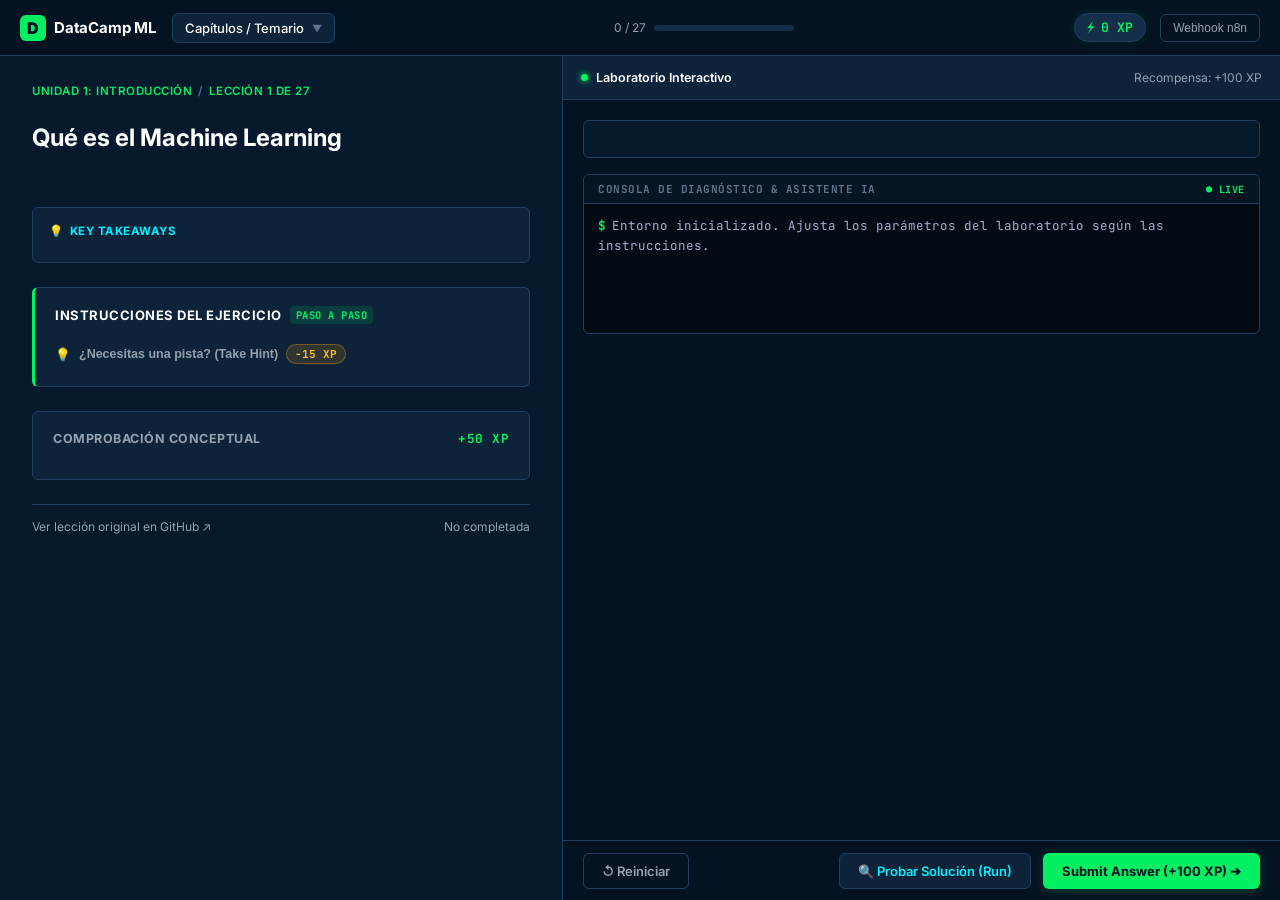
==== curso-ml-for-beginners.html @ 59fc3869 "nuevas funciones/ ajustes" ====
<!DOCTYPE html>
<html lang="es">
<head>
<meta charset="UTF-8">
<meta name="viewport" content="width=device-width, initial-scale=1.0">
<title>ML for Beginners — DataCamp Interactive Experience</title>
<style>
@import url('https://fonts.googleapis.com/css2?family=Inter:wght@300;400;500;600;700&family=JetBrains+Mono:wght@400;500;700&display=swap');

:root {
  --dc-navy: #05192d;
  --dc-navy-dark: #031322;
  --dc-surface: #0d233a;
  --dc-surface-2: #142d48;
  --dc-surface-hover: #1c3b5d;
  --dc-border: #1f3e5e;
  --dc-border-light: rgba(255, 255, 255, 0.12);
  --dc-green: #03ef62;
  --dc-green-hover: #02c952;
  --dc-green-soft: rgba(3, 239, 98, 0.12);
  --dc-green-text: #03ef62;
  --dc-cyan: #00f0ff;
  --dc-cyan-soft: rgba(0, 240, 255, 0.12);
  --dc-yellow: #ffb86c;
  --dc-yellow-soft: rgba(255, 184, 108, 0.15);
  --dc-red: #ff5c5c;
  --dc-red-soft: rgba(255, 92, 92, 0.15);
  --dc-text: #ffffff;
  --dc-text-dim: #93a1b0;
  --dc-text-muted: #5e738a;
  --font-sans: 'Inter', -apple-system, BlinkMacSystemFont, 'Segoe UI', Roboto, sans-serif;
  --font-mono: 'JetBrains Mono', monospace;
  --radius: 6px;
}

* { box-sizing: border-box; margin: 0; padding: 0; }
html, body {
  height: 100%; width: 100%; background: var(--dc-navy); color: var(--dc-text);
  font-family: var(--font-sans); overflow: hidden;
}
code, pre { font-family: var(--font-mono); }

/* ===============================================================
   TOP NAVBAR (DataCamp Header)
   =============================================================== */
.navbar {
  height: 56px; background: var(--dc-navy-dark); border-bottom: 1px solid var(--dc-border);
  display: flex; align-items: center; justify-content: space-between; padding: 0 20px; z-index: 100;
  position: relative; flex-shrink: 0;
}
.nav-left { display: flex; align-items: center; gap: 16px; }
.dc-logo {
  display: flex; align-items: center; gap: 8px; font-weight: 700; font-size: 15px;
  color: var(--dc-text); text-decoration: none; letter-spacing: -0.2px; cursor: pointer;
}
.dc-logo-mark {
  width: 26px; height: 26px; background: var(--dc-green); border-radius: 6px;
  display: flex; align-items: center; justify-content: center; color: var(--dc-navy-dark);
  font-weight: 900; font-size: 16px;
}
.nav-course-selector {
  display: flex; align-items: center; gap: 8px; background: var(--dc-surface);
  border: 1px solid var(--dc-border); padding: 6px 12px; border-radius: var(--radius);
  font-size: 13px; font-weight: 500; cursor: pointer; color: var(--dc-text); transition: all 0.15s;
}
.nav-course-selector:hover { border-color: var(--dc-green); }

.nav-center { display: flex; align-items: center; gap: 12px; }
.progress-pill {
  display: flex; align-items: center; gap: 8px; font-size: 12px; color: var(--dc-text-dim);
}
.progress-bar-bg {
  width: 140px; height: 6px; background: var(--dc-surface-2); border-radius: 3px; overflow: hidden;
}
.progress-bar-fill {
  height: 100%; background: var(--dc-green); width: 0%; transition: width 0.3s ease;
}

.nav-right { display: flex; align-items: center; gap: 14px; }
.xp-badge {
  display: flex; align-items: center; gap: 6px; background: var(--dc-surface-2);
  border: 1px solid var(--dc-border); padding: 5px 12px; border-radius: 20px;
  font-family: var(--font-mono); font-size: 13px; font-weight: 700; color: var(--dc-green);
  box-shadow: 0 0 10px rgba(3, 239, 98, 0.1);
}
.nav-action-btn {
  background: none; border: 1px solid var(--dc-border); color: var(--dc-text-dim);
  padding: 6px 12px; border-radius: var(--radius); font-size: 12px; cursor: pointer;
  transition: all 0.15s;
}
.nav-action-btn:hover { color: var(--dc-text); border-color: var(--dc-text-dim); }

/* Mobile Tab Switcher */
.mobile-tabs {
  display: none; height: 44px; background: var(--dc-navy-dark); border-bottom: 1px solid var(--dc-border);
}
.mobile-tab-btn {
  flex: 1; height: 100%; background: none; border: none; color: var(--dc-text-dim);
  font-size: 13px; font-weight: 600; cursor: pointer; display: flex; align-items: center;
  justify-content: center; gap: 6px; border-bottom: 2px solid transparent;
}
.mobile-tab-btn.active { color: var(--dc-green); border-bottom-color: var(--dc-green); }

/* ===============================================================
   WORKBENCH (Split-Screen Layout)
   =============================================================== */
.workbench {
  height: calc(100vh - 56px); display: grid; grid-template-columns: 44% 56%;
  overflow: hidden; position: relative;
}

/* LEFT PANE: Theory & Instructions */
.left-pane {
  background: var(--dc-navy); border-right: 1px solid var(--dc-border);
  overflow-y: auto; padding: 28px 32px 60px; display: flex; flex-direction: column; gap: 24px;
}
.breadcrumb {
  font-size: 11.5px; font-weight: 600; text-transform: uppercase; letter-spacing: 0.5px;
  color: var(--dc-green); display: flex; align-items: center; gap: 6px;
}
.breadcrumb .sep { color: var(--dc-text-muted); }
.lesson-title {
  font-size: 24px; font-weight: 700; color: var(--dc-text); line-height: 1.3;
}

/* Theory & Explanation Card */
.theory-block {
  font-size: 14.5px; line-height: 1.7; color: #cfd8dc; display: flex; flex-direction: column; gap: 14px;
}
.theory-block strong { color: var(--dc-text); font-weight: 600; }
.key-takeaways-card {
  background: var(--dc-surface); border: 1px solid var(--dc-border); border-radius: var(--radius);
  padding: 16px; margin-top: 6px;
}
.takeaways-title {
  font-size: 11.5px; font-weight: 700; text-transform: uppercase; letter-spacing: 0.5px;
  color: var(--dc-cyan); margin-bottom: 8px; display: flex; align-items: center; gap: 6px;
}
.takeaways-list {
  list-style: none; display: flex; flex-direction: column; gap: 6px; font-size: 13px; color: var(--dc-text-dim);
}
.takeaways-list li { position: relative; padding-left: 16px; }
.takeaways-list li::before {
  content: "•"; color: var(--dc-green); position: absolute; left: 0; font-size: 16px; line-height: 1;
}

/* DataCamp Instructions Checklist */
.instructions-card {
  background: var(--dc-surface); border: 1px solid var(--dc-border); border-left: 3px solid var(--dc-green);
  border-radius: var(--radius); padding: 18px 20px;
}
.instructions-header {
  font-size: 13px; font-weight: 700; text-transform: uppercase; letter-spacing: 0.5px;
  color: var(--dc-text); margin-bottom: 12px; display: flex; align-items: center; gap: 8px;
}
.instructions-badge {
  background: var(--dc-green-soft); color: var(--dc-green); padding: 2px 6px; border-radius: 4px;
  font-size: 10.5px; font-family: var(--font-mono);
}
.instructions-list {
  display: flex; flex-direction: column; gap: 10px; font-size: 14px; color: var(--dc-text);
  line-height: 1.5;
}
.instruction-item {
  display: flex; align-items: flex-start; gap: 10px;
}
.instruction-step-num {
  font-family: var(--font-mono); font-size: 12px; font-weight: 700; color: var(--dc-green);
  background: var(--dc-surface-2); width: 20px; height: 20px; border-radius: 50%;
  display: flex; align-items: center; justify-content: center; flex-shrink: 0; margin-top: 1px;
}

/* Hint Accordion */
.hint-container { margin-top: 4px; }
.hint-toggle-btn {
  background: none; border: none; color: var(--dc-text-dim); font-size: 12.5px; font-weight: 600;
  cursor: pointer; display: inline-flex; align-items: center; gap: 8px; padding: 4px 0;
  transition: color 0.15s, opacity 0.15s;
}
.hint-toggle-btn:hover { color: var(--dc-yellow); opacity: 0.9; }
.hint-cost-pill {
  display: inline-flex;
  align-items: center;
  gap: 4px;
  padding: 2px 8px;
  border-radius: 12px;
  font-size: 11px;
  font-weight: 700;
  font-family: var(--font-mono, monospace);
  background: rgba(245, 158, 11, 0.15);
  color: #fbbf24;
  border: 1px solid rgba(245, 158, 11, 0.35);
  transition: all 0.2s ease;
}
.hint-cost-pill.unlocked {
  background: rgba(16, 185, 129, 0.15);
  color: #34d399;
  border-color: rgba(16, 185, 129, 0.35);
}
[data-theme="light"] .hint-cost-pill {
  background: #fef3c7;
  color: #b45309;
  border-color: #fcd34d;
}
[data-theme="light"] .hint-cost-pill.unlocked {
  background: #d1fae5;
  color: #047857;
  border-color: #a7f3d0;
}
.hint-content {
  display: none; background: var(--dc-surface-2); border: 1px solid var(--dc-border);
  border-radius: var(--radius); padding: 14px; margin-top: 8px; font-size: 13px;
  line-height: 1.6; color: var(--dc-text-dim); border-left: 3px solid var(--dc-yellow);
}
.hint-content.open { display: block; }

/* Quiz Inside Left Pane */
.quiz-section {
  background: var(--dc-surface); border: 1px solid var(--dc-border); border-radius: var(--radius);
  padding: 18px 20px;
}
.quiz-section h4 {
  font-size: 12.5px; font-weight: 700; text-transform: uppercase; color: var(--dc-text-dim);
  letter-spacing: 0.5px; margin-bottom: 12px; display: flex; align-items: center; justify-content: space-between;
}
.quiz-question { font-size: 14px; font-weight: 500; margin-bottom: 14px; line-height: 1.5; }
.quiz-options { display: flex; flex-direction: column; gap: 8px; }
.quiz-option {
  background: var(--dc-surface-2); border: 1px solid var(--dc-border); border-radius: var(--radius);
  padding: 10px 14px; color: var(--dc-text); font-size: 13px; text-align: left; cursor: pointer;
  transition: all 0.15s; font-family: inherit; line-height: 1.4;
}
.quiz-option:hover { border-color: var(--dc-border-light); background: var(--dc-surface-hover); }
.quiz-option.correct { border-color: var(--dc-green); background: var(--dc-green-soft); color: #fff; }
.quiz-option.wrong { border-color: var(--dc-red); background: var(--dc-red-soft); color: #fff; }
.quiz-feedback {
  font-size: 13px; line-height: 1.5; margin-top: 12px; padding-top: 10px; border-top: 1px solid var(--dc-border);
  color: var(--dc-text-dim); display: none;
}
.quiz-feedback.visible { display: block; }

/* RIGHT PANE: Interactive Lab Workspace & Output Terminal */
.right-pane {
  background: var(--dc-navy-dark); display: flex; flex-direction: column;
  overflow: hidden; height: 100%;
}
.workspace-header {
  height: 44px; background: var(--dc-surface); border-bottom: 1px solid var(--dc-border);
  display: flex; align-items: center; justify-content: space-between; padding: 0 18px; flex-shrink: 0;
}
.workspace-tab {
  display: flex; align-items: center; gap: 8px; font-size: 12.5px; font-weight: 600;
  color: var(--dc-text);
}
.workspace-tab .status-dot {
  width: 7px; height: 7px; border-radius: 50%; background: var(--dc-green);
  box-shadow: 0 0 6px var(--dc-green);
}

.workspace-content {
  flex: 1; overflow-y: auto; padding: 20px; display: flex; flex-direction: column; gap: 16px;
}

/* Arena Card */
.interactive-arena-card {
  background: var(--dc-navy); border: 1px solid var(--dc-border); border-radius: var(--radius);
  padding: 18px; position: relative;
}

/* Terminal / Output Console (DataCamp Style) */
.terminal-card {
  background: #020b14; border: 1px solid var(--dc-border); border-radius: var(--radius);
  overflow: hidden; font-family: var(--font-mono); font-size: 12.5px; display: flex; flex-direction: column;
  min-height: 160px;
}
.terminal-header {
  background: #061524; padding: 7px 14px; border-bottom: 1px solid var(--dc-border);
  font-size: 11px; font-weight: 700; text-transform: uppercase; color: var(--dc-text-muted);
  display: flex; align-items: center; justify-content: space-between; letter-spacing: 0.5px;
}
.terminal-body {
  padding: 12px 14px; line-height: 1.6; color: #a4b1cd; overflow-y: auto; flex: 1;
}
.terminal-prompt { color: var(--dc-green); font-weight: 700; margin-right: 6px; }
.terminal-line { margin-bottom: 4px; word-break: break-word; }
.terminal-line.success { color: var(--dc-green); }
.terminal-line.warning { color: var(--dc-yellow); }
.terminal-line.error { color: var(--dc-red); }
.terminal-line.info { color: var(--dc-cyan); }

/* Workbench Action Footer (DataCamp Run / Submit Bar) */
.workbench-footer {
  height: 60px; background: var(--dc-navy-dark); border-top: 1px solid var(--dc-border);
  padding: 0 20px; display: flex; align-items: center; justify-content: space-between; flex-shrink: 0;
}
.footer-left { display: flex; gap: 10px; }
.footer-right { display: flex; gap: 12px; align-items: center; }
.dc-btn {
  font-family: var(--font-sans); font-size: 13px; font-weight: 600; padding: 9px 18px;
  border-radius: var(--radius); cursor: pointer; display: inline-flex; align-items: center; gap: 8px;
  transition: all 0.15s; text-decoration: none; border: 1px solid transparent;
}
.dc-btn-ghost {
  background: transparent; border-color: var(--dc-border); color: var(--dc-text-dim);
}
.dc-btn-ghost:hover { color: var(--dc-text); border-color: var(--dc-text-dim); }
.dc-btn-secondary {
  background: var(--dc-surface); border-color: var(--dc-border); color: var(--dc-cyan);
}
.dc-btn-secondary:hover { background: var(--dc-surface-2); border-color: var(--dc-cyan); }
.dc-btn-submit {
  background: var(--dc-green); color: var(--dc-navy-dark); font-weight: 700;
  box-shadow: 0 2px 10px rgba(3, 239, 98, 0.2);
}
.dc-btn-submit:hover { background: var(--dc-green-hover); transform: translateY(-1px); }

/* ===============================================================
   INTERACTIVE SIMULATOR COMPONENTS
   =============================================================== */
.canvas-wrapper {
  width: 100%; display: flex; justify-content: center; align-items: center;
  background: #020c18; border-radius: var(--radius); border: 1px solid var(--dc-border);
  margin-bottom: 12px; overflow: hidden;
}
canvas { display: block; max-width: 100%; height: auto; }

.controls-grid {
  display: grid; grid-template-columns: repeat(auto-fit, minmax(200px, 1fr)); gap: 14px;
  margin-top: 10px;
}
.control-item { display: flex; flex-direction: column; gap: 6px; }
.control-label {
  font-size: 12px; font-weight: 600; color: var(--dc-text-dim); display: flex; justify-content: space-between;
}
/* Enhanced Range Sliders & Draggable Controls */
input[type="range"] {
  -webkit-appearance: none;
  appearance: none;
  width: 100%;
  height: 8px;
  background: var(--dc-surface-2);
  border: 1px solid var(--dc-border);
  border-radius: 4px;
  outline: none;
  cursor: grab;
  touch-action: none;
  margin: 8px 0;
  transition: background 0.15s ease, border-color 0.15s ease;
}
input[type="range"]:active {
  cursor: grabbing;
}
input[type="range"]::-webkit-slider-thumb {
  -webkit-appearance: none;
  appearance: none;
  width: 22px;
  height: 22px;
  border-radius: 50%;
  background: var(--dc-green);
  border: 2.5px solid #ffffff;
  box-shadow: 0 2px 6px rgba(0, 0, 0, 0.4), 0 0 0 2px rgba(3, 239, 98, 0.35);
  cursor: grab;
  transition: transform 0.12s ease, box-shadow 0.15s ease;
}
input[type="range"]::-webkit-slider-thumb:hover {
  transform: scale(1.15);
  box-shadow: 0 3px 10px rgba(0, 0, 0, 0.5), 0 0 0 4px rgba(3, 239, 98, 0.45);
}
input[type="range"]:active::-webkit-slider-thumb {
  cursor: grabbing;
  transform: scale(1.25);
  box-shadow: 0 2px 12px rgba(3, 239, 98, 0.7), 0 0 0 5px rgba(3, 239, 98, 0.35);
}
input[type="range"]::-moz-range-thumb {
  width: 22px;
  height: 22px;
  border-radius: 50%;
  background: var(--dc-green);
  border: 2.5px solid #ffffff;
  box-shadow: 0 2px 6px rgba(0, 0, 0, 0.4);
  cursor: grab;
}

[data-theme="light"] input[type="range"] {
  background: #e2e8f0;
  border-color: #cbd5e1;
}
[data-theme="light"] input[type="range"]::-webkit-slider-thumb {
  background: #059669;
  border-color: #ffffff;
  box-shadow: 0 2px 6px rgba(0, 0, 0, 0.2), 0 0 0 2px rgba(5, 150, 105, 0.3);
}

/* Stepper Buttons for Sliders */
.slider-step-btn {
  display: inline-flex;
  align-items: center;
  justify-content: center;
  width: 26px;
  height: 26px;
  border-radius: 6px;
  background: var(--dc-surface);
  border: 1px solid var(--dc-border);
  color: var(--dc-text);
  font-size: 14px;
  font-weight: 700;
  line-height: 1;
  cursor: pointer;
  transition: all 0.15s ease;
  -webkit--webkit-user-select: none;`r`n  user-select: none;
  -webkit-user-select: none;`r`n  user-select: none;
}
.slider-step-btn:hover {
  background: var(--dc-green-soft);
  border-color: var(--dc-green);
  color: var(--dc-green);
  transform: scale(1.08);
}
.slider-step-btn:active {
  transform: scale(0.95);
}
[data-theme="light"] .slider-step-btn {
  background: #f1f5f9;
  border-color: #cbd5e1;
  color: #0f172a;
}
[data-theme="light"] .slider-step-btn:hover {
  background: #d1fae5;
  border-color: #059669;
  color: #047857;
}

/* Custom Interactive Draggable Track & Thumb */
.custom-slider-container {
  position: relative;
  width: 100%;
  padding: 12px 0 22px 0;
  cursor: pointer;
  touch-action: none;
  -webkit--webkit-user-select: none;`r`n  user-select: none;
  -webkit-user-select: none;`r`n  user-select: none;
}
.custom-slider-track {
  position: relative;
  width: 100%;
  height: 8px;
  background: var(--dc-surface-2);
  border: 1px solid var(--dc-border);
  border-radius: 4px;
  overflow: hidden;
}
.custom-slider-fill {
  position: absolute;
  left: 0;
  top: 0;
  height: 100%;
  width: 0%;
  background: linear-gradient(90deg, #03ef62, #00c950);
  border-radius: 3px;
  pointer-events: none;
}
[data-theme="light"] .custom-slider-track {
  background: #e2e8f0;
  border-color: #cbd5e1;
}
[data-theme="light"] .custom-slider-fill {
  background: #059669;
}
.custom-slider-thumb {
  position: absolute;
  top: 16px;
  left: 0%;
  width: 24px;
  height: 24px;
  margin-left: -12px;
  margin-top: -12px;
  border-radius: 50%;
  background: var(--dc-green);
  border: 3px solid #ffffff;
  box-shadow: 0 3px 10px rgba(0, 0, 0, 0.4), 0 0 0 2px rgba(3, 239, 98, 0.4);
  cursor: grab;
  z-index: 5;
  display: flex;
  align-items: center;
  justify-content: center;
  transition: transform 0.1s ease, box-shadow 0.15s ease;
}
.custom-slider-thumb:hover {
  transform: scale(1.15);
  box-shadow: 0 4px 14px rgba(0, 0, 0, 0.5), 0 0 0 4px rgba(3, 239, 98, 0.45);
}
.custom-slider-thumb.dragging,
.custom-slider-thumb:active {
  cursor: grabbing;
  transform: scale(1.25);
  box-shadow: 0 4px 16px rgba(3, 239, 98, 0.6), 0 0 0 6px rgba(3, 239, 98, 0.3);
}
.custom-slider-thumb-dot {
  width: 6px;
  height: 6px;
  border-radius: 50%;
  background: #ffffff;
}

/* Custom Slider Step Ticks */
.custom-slider-ticks {
  position: absolute;
  top: 26px;
  left: 0;
  width: 100%;
  display: flex;
  justify-content: space-between;
  padding: 0 2px;
  pointer-events: auto;
}
.custom-slider-tick {
  font-family: var(--font-mono, monospace);
  font-size: 11px;
  font-weight: 700;
  color: var(--dc-text-dim);
  padding: 2px 7px;
  border-radius: 4px;
  cursor: pointer;
  transition: all 0.15s ease;
  -webkit--webkit-user-select: none;`r`n  user-select: none;
  -webkit-user-select: none;`r`n  user-select: none;
}
.custom-slider-tick:hover {
  color: var(--dc-text);
  background: var(--dc-surface-2);
}
.custom-slider-tick.active {
  color: #031322;
  background: var(--dc-green);
  box-shadow: 0 1px 4px rgba(3, 239, 98, 0.4);
}
[data-theme="light"] .custom-slider-tick.active {
  background: #059669;
  color: #ffffff;
}
[data-theme="light"] .custom-slider-tick {
  color: #64748b;
}

/* Chip items & Bins */
.chip-group { display: flex; gap: 8px; flex-wrap: wrap; margin: 10px 0; }
.interactive-chip {
  background: var(--dc-surface); border: 1px solid var(--dc-border); padding: 7px 12px;
  border-radius: 20px; cursor: pointer; font-size: 12.5px; color: var(--dc-text);
  -webkit--webkit-user-select: none;`r`n  user-select: none; -webkit-user-select: none;`r`n  user-select: none; transition: all 0.15s;
}
.interactive-chip:hover { border-color: var(--dc-green); color: var(--dc-green); }
.interactive-chip.selected {
  background: var(--dc-green); color: var(--dc-navy-dark); border-color: var(--dc-green); font-weight: 600;
}
.interactive-chip[draggable="true"] {
  cursor: grab;
}
.interactive-chip[draggable="true"]:active {
  cursor: grabbing;
}
.interactive-chip.dragging {
  cursor: grabbing;
  opacity: 0.45;
  border-style: dashed;
  border-color: var(--dc-green);
  transform: scale(0.98);
}
.chip-grip {
  display: inline-flex;
  align-items: center;
  justify-content: center;
  margin-right: 6px;
  font-size: 13px;
  color: var(--dc-text-muted);
  pointer-events: none;
  -webkit-user-select: none;`r`n  user-select: none;
  transition: color 0.15s;
}
.interactive-chip:hover .chip-grip {
  color: var(--dc-green);
}

/* CORRECT / WRONG EVALUATION VISUALS */
.interactive-chip.correct {
  border-color: var(--dc-green) !important;
  background: rgba(5, 209, 120, 0.18) !important;
  color: #fff !important;
  box-shadow: 0 0 12px rgba(5, 209, 120, 0.3) !important;
}
.interactive-chip.wrong {
  border-color: var(--dc-red) !important;
  background: rgba(255, 92, 92, 0.18) !important;
  color: #ffb8b8 !important;
  box-shadow: 0 0 12px rgba(255, 92, 92, 0.3) !important;
  animation: chipShake 0.4s ease;
}

.chip-status-badge {
  display: inline-flex;
  align-items: center;
  justify-content: center;
  width: 17px;
  height: 17px;
  border-radius: 50%;
  font-size: 11px;
  font-weight: 900;
  margin-left: 8px;
  flex-shrink: 0;
  line-height: 1;
}
.chip-status-badge.correct {
  background: var(--dc-green);
  color: #0b1120;
}
.chip-status-badge.wrong {
  background: var(--dc-red);
  color: #ffffff;
}

.lab-feedback-card {
  padding: 12px 16px;
  border-radius: var(--radius);
  font-size: 13px;
  line-height: 1.5;
  margin-top: 14px;
}
.lab-feedback-card.correct {
  background: rgba(5, 209, 120, 0.12);
  border: 1px solid var(--dc-green);
  color: #a7f3d0;
}
.lab-feedback-card.wrong {
  background: rgba(255, 92, 92, 0.12);
  border: 1px solid var(--dc-red);
  color: #ffb8b8;
}

@keyframes chipShake {
  0%, 100% { transform: translateX(0); }
  20%, 60% { transform: translateX(-5px); }
  40%, 80% { transform: translateX(5px); }
}

#unassigned-chips {
  min-height: 44px;
  padding: 6px;
  border-radius: var(--radius);
  border: 1px dashed transparent;
  transition: all 0.2s ease;
}
#unassigned-chips.drag-over {
  border-color: var(--dc-green);
  background: rgba(5, 209, 120, 0.08);
}

/* Interactive Filter: Quiz-style cards */
.filter-lab-container {
  display: flex;
  flex-direction: column;
  gap: 12px;
  width: 100%;
  max-width: 640px;
  margin: 0 auto;
}
.filter-lab-header {
  display: flex;
  align-items: center;
  justify-content: space-between;
  padding: 10px 16px;
  background: var(--dc-surface);
  border: 1px solid var(--dc-border);
  border-radius: var(--radius);
  gap: 10px;
  flex-wrap: wrap;
}
.filter-header-rule {
  display: flex;
  align-items: center;
  gap: 8px;
  font-size: 13px;
  color: var(--dc-text-dim);
  flex-wrap: wrap;
}
.filter-rule-badge {
  display: inline-flex;
  align-items: center;
  gap: 4px;
  padding: 3px 8px;
  background: rgba(5, 209, 120, 0.12);
  border: 1px solid var(--dc-green);
  border-radius: 4px;
  color: var(--dc-green);
  font-family: var(--font-mono);
  font-size: 11.5px;
  font-weight: 600;
}
.filter-counter-badge {
  display: inline-flex;
  align-items: center;
  padding: 3px 10px;
  border-radius: 9999px;
  background: rgba(255, 255, 255, 0.06);
  border: 1px solid var(--dc-border);
  font-size: 12px;
  font-weight: 700;
  color: var(--dc-text);
  font-family: var(--font-mono);
}
.filter-cards-list {
  display: flex;
  flex-direction: column;
  gap: 10px;
  width: 100%;
}
.filter-option-card {
  display: flex;
  align-items: center;
  gap: 14px;
  padding: 12px 16px;
  background: var(--dc-surface-2);
  border: 1.5px solid var(--dc-border);
  border-radius: var(--radius);
  color: var(--dc-text);
  font-size: 13.5px;
  cursor: pointer;
  transition: all 0.2s cubic-bezier(0.16, 1, 0.3, 1);
  -webkit--webkit-user-select: none;`r`n  user-select: none;
  -webkit-user-select: none;`r`n  user-select: none;
  box-sizing: border-box;
  width: 100%;
}
.filter-option-card:hover:not(.correct):not(.wrong) {
  border-color: var(--dc-border-light);
  background: var(--dc-surface-hover);
  transform: translateY(-2px);
  box-shadow: 0 4px 14px rgba(0, 0, 0, 0.25);
}
.filter-option-card.selected:not(.correct):not(.wrong) {
  border-color: var(--dc-green) !important;
  background: rgba(5, 209, 120, 0.12) !important;
  box-shadow: 0 0 14px rgba(5, 209, 120, 0.25);
}
.filter-card-id {
  width: 32px;
  height: 32px;
  border-radius: 6px;
  background: rgba(255, 255, 255, 0.05);
  border: 1px solid var(--dc-border);
  display: flex;
  align-items: center;
  justify-content: center;
  font-family: var(--font-mono);
  font-size: 12.5px;
  font-weight: 700;
  color: var(--dc-text-dim);
  flex-shrink: 0;
}
.filter-option-card.selected:not(.correct):not(.wrong) .filter-card-id {
  background: var(--dc-green);
  color: #0b1120;
  border-color: var(--dc-green);
}
.filter-card-content {
  flex: 1;
  display: flex;
  align-items: center;
  justify-content: space-between;
  gap: 12px;
}
.filter-card-var {
  font-weight: 700;
  font-size: 14px;
}
.filter-card-meta {
  display: flex;
  align-items: center;
  gap: 8px;
}
.filter-pill {
  display: inline-flex;
  align-items: center;
  gap: 4px;
  padding: 3px 8px;
  border-radius: 4px;
  font-size: 11.5px;
  font-weight: 500;
}
.filter-pill-pkg {
  background: rgba(255, 255, 255, 0.05);
  border: 1px solid var(--dc-border);
  color: var(--dc-text-dim);
}
.filter-pill-price {
  background: rgba(5, 209, 120, 0.1);
  border: 1px solid rgba(5, 209, 120, 0.3);
  color: var(--dc-green);
  font-family: var(--font-mono);
  font-weight: 700;
}
.filter-card-indicator {
  width: 22px;
  height: 22px;
  border-radius: 4px;
  border: 1.5px solid var(--dc-border);
  display: flex;
  align-items: center;
  justify-content: center;
  font-size: 12px;
  font-weight: 900;
  flex-shrink: 0;
  transition: all 0.2s;
  background: rgba(255, 255, 255, 0.03);
}
.filter-option-card.selected .filter-card-indicator {
  border-color: var(--dc-green) !important;
  background: var(--dc-green) !important;
  color: #0b1120 !important;
}
.filter-option-card.selected .filter-card-indicator::after {
  content: "✓";
}
.filter-option-card.correct {
  background: rgba(5, 209, 120, 0.16) !important;
  border-color: var(--dc-green) !important;
  color: #fff !important;
  box-shadow: 0 0 16px rgba(5, 209, 120, 0.25);
}
.filter-option-card.correct .filter-card-id,
.filter-option-card.correct .filter-card-indicator {
  background: var(--dc-green) !important;
  color: #0b1120 !important;
  border-color: var(--dc-green) !important;
}
.filter-option-card.correct .filter-card-indicator::after {
  content: "✓";
  font-weight: 900;
}
.filter-option-card.wrong {
  background: rgba(255, 92, 92, 0.16) !important;
  border-color: var(--dc-red) !important;
  color: #ffb8b8 !important;
  box-shadow: 0 0 16px rgba(255, 92, 92, 0.25);
  animation: chipShake 0.4s ease;
}
.filter-option-card.wrong .filter-card-id,
.filter-option-card.wrong .filter-card-indicator {
  background: var(--dc-red) !important;
  color: #fff !important;
  border-color: var(--dc-red) !important;
}
.filter-option-card.wrong .filter-card-indicator::after {
  content: "✕";
  font-weight: 900;
}

.category-grid { display: grid; grid-template-columns: repeat(auto-fit, minmax(180px, 1fr)); gap: 12px; margin: 12px 0; }
.category-col {
  background: var(--dc-surface); border: 1px solid var(--dc-border); border-radius: var(--radius);
  padding: 12px; min-height: 120px; display: flex; flex-direction: column; gap: 6px;
  transition: border-color 0.15s, background 0.15s, box-shadow 0.15s, transform 0.15s;
}
.category-col.drag-over {
  border-color: var(--dc-green) !important;
  background: rgba(5, 209, 120, 0.1) !important;
  box-shadow: 0 0 14px rgba(5, 209, 120, 0.25);
  transform: translateY(-2px);
}
.category-col-title {
  font-size: 12px; font-weight: 700; color: var(--dc-green); border-bottom: 1px solid var(--dc-border);
  padding-bottom: 6px; margin-bottom: 4px;
}

/* Sequence Sorter */
.sort-container { display: flex; flex-direction: column; gap: 8px; margin: 10px 0; -webkit--webkit-user-select: none;`r`n  user-select: none; -webkit-user-select: none;`r`n  user-select: none; }
.sort-slot {
  background: var(--dc-surface); border: 1px solid var(--dc-border); border-radius: var(--radius);
  padding: 10px 14px; display: flex; align-items: center; gap: 12px; font-size: 13px;
  cursor: grab; transition: transform 0.15s ease, border-color 0.15s ease, background 0.15s ease, opacity 0.15s ease;
}
.sort-slot:hover { border-color: var(--dc-green); background: rgba(5, 209, 120, 0.05); }
.sort-slot:active, .sort-slot.dragging {
  cursor: grabbing; opacity: 0.45; border: 1.5px dashed var(--dc-green);
}
.sort-slot.drag-over {
  border-color: var(--dc-green); background: rgba(5, 209, 120, 0.12);
  transform: translateY(-2px); box-shadow: 0 4px 12px rgba(5, 209, 120, 0.2);
}
.sort-grip {
  font-size: 16px; color: var(--dc-text-muted); cursor: grab; display: flex;
  align-items: center; justify-content: center; width: 20px; height: 20px; flex-shrink: 0;
}
.sort-slot:hover .sort-grip { color: var(--dc-green); }
.sort-num { font-family: var(--font-mono); color: var(--dc-green); font-weight: 700; font-size: 12px; }

/* Confusion Matrix */
.matrix-grid {
  display: grid; grid-template-columns: 110px 1fr 1fr; gap: 6px; max-width: 420px;
  margin: 14px auto; text-align: center; font-size: 12.5px;
}
.matrix-cell {
  background: var(--dc-surface); border: 1px solid var(--dc-border); padding: 10px 6px;
  border-radius: var(--radius); display: flex; flex-direction: column; gap: 4px;
}
.matrix-cell.tp, .matrix-cell.tn { border-color: var(--dc-green); background: var(--dc-green-soft); }
.matrix-cell.fp, .matrix-cell.fn { border-color: var(--dc-red); background: var(--dc-red-soft); }
.matrix-val { font-size: 18px; font-weight: 700; font-family: var(--font-mono); }

/* ===============================================================
   CHAPTERS DRAWER & MODALS
   =============================================================== */
.drawer-backdrop {
  position: fixed; inset: 0; background: rgba(3, 19, 34, 0.85); z-index: 200;
  display: none; align-items: center; justify-content: center; padding: 20px;
}
.drawer-backdrop.open { display: flex; }
.drawer-card {
  background: var(--dc-navy-dark); border: 1px solid var(--dc-border); border-radius: 8px;
  width: 100%; max-width: 720px; max-height: 85vh; display: flex; flex-direction: column;
  overflow: hidden; box-shadow: 0 16px 40px rgba(0,0,0,0.5);
}
.drawer-header {
  padding: 18px 24px; border-bottom: 1px solid var(--dc-border);
  display: flex; align-items: center; justify-content: space-between;
}
.drawer-header h3 { font-size: 18px; font-weight: 700; }
.drawer-content { overflow-y: auto; padding: 20px 24px; flex: 1; }

.chapter-unit { margin-bottom: 18px; }
.chapter-unit-head {
  font-size: 13.5px; font-weight: 700; color: var(--dc-green); margin-bottom: 8px;
  display: flex; align-items: center; justify-content: space-between;
}
.chapter-lessons-list {
  display: grid; grid-template-columns: repeat(auto-fill, minmax(300px, 1fr)); gap: 6px;
}
.chapter-lesson-item {
  background: var(--dc-surface); border: 1px solid var(--dc-border); border-radius: var(--radius);
  padding: 8px 12px; font-size: 13px; cursor: pointer; display: flex; align-items: center; gap: 8px;
  color: var(--dc-text-dim); transition: all 0.15s;
}
.chapter-lesson-item:hover { border-color: var(--dc-green); color: var(--dc-text); background: var(--dc-surface-2); }
.chapter-lesson-item.active { border-color: var(--dc-green); background: var(--dc-green-soft); color: #fff; font-weight: 600; }
.chapter-check {
  width: 16px; height: 16px; border-radius: 50%; border: 1.5px solid var(--dc-text-muted);
  display: flex; align-items: center; justify-content: center; font-size: 10px; flex-shrink: 0;
}
.chapter-check.done { background: var(--dc-green); border-color: var(--dc-green); color: var(--dc-navy-dark); font-weight: 900; }

/* Success Toast / Modal */
.success-modal {
  position: fixed; top: 76px; right: 24px; z-index: 300; background: var(--dc-surface-2);
  border: 1px solid var(--dc-green); border-radius: 8px; padding: 16px 20px; display: none;
  box-shadow: 0 10px 30px rgba(0,0,0,0.5); animation: slideIn 0.25s ease; max-width: 360px;
}
.success-modal.show { display: block; }
.nav-course-selector-chevron {
  font-size: 10px; color: var(--dc-text-muted);
}
.quiz-bonus-tag {
  color: var(--dc-green); font-family: var(--font-mono);
}
.lesson-footer-meta {
  font-size: 12px; color: var(--dc-text-muted); display: flex; justify-content: space-between; align-items: center;
  padding-top: 14px; border-top: 1px solid var(--dc-border);
}
.lesson-footer-link {
  color: var(--dc-text-dim); text-decoration: none;
}
.lesson-status-tag {
  color: var(--dc-text-dim);
}
.workspace-reward-text {
  font-size: 12px; color: var(--dc-text-dim);
}
.terminal-status-light {
  font-size: 10px; color: var(--dc-green);
}
.drawer-card.n8n-modal { max-width: 480px; }
.n8n-modal-copy {
  font-size: 13px; line-height: 1.6; color: var(--dc-text-dim); margin-bottom: 14px;
}
.n8n-url-label {
  font-size: 12px; color: var(--dc-green); display: block; margin-bottom: 6px; font-weight: 600;
}
.n8n-url-input {
  width: 100%; background: var(--dc-navy); border: 1px solid var(--dc-border); padding: 8px 12px;
  border-radius: 4px; color: #fff; font-family: var(--font-mono); font-size: 13px; margin-bottom: 16px;
}
.n8n-save-btn { width: 100%; }
.drawer-card.storage-modal { max-width: 520px; }
.storage-modal-desc {
  font-size: 13px; color: var(--dc-text-dim); margin-bottom: 10px;
}
.storage-json-area {
  width: 100%; height: 140px; background: var(--dc-navy); border: 1px solid var(--dc-border);
  border-radius: 4px; color: #fff; font-family: var(--font-mono); font-size: 12px; padding: 10px;
  margin-bottom: 14px; resize: vertical;
}
.storage-actions {
  display: flex; gap: 10px;
}
.storage-apply-btn { flex: 1; }
.success-toast-header {
  display: flex; align-items: center; gap: 10px; margin-bottom: 8px;
}
.toast-emoji { font-size: 24px; }
.toast-title {
  font-weight: 700; font-size: 15px; color: #fff;
}
.toast-xp-text {
  font-size: 12px; color: var(--dc-green); font-weight: 600;
}
.toast-message {
  font-size: 12.5px; color: var(--dc-text-dim); line-height: 1.5; margin-bottom: 12px;
}
.toast-next-btn {
  width: 100%; padding: 8px 12px; font-size: 12.5px;
}
@keyframes slideIn { from { transform: translateY(-10px); opacity: 0; } to { transform: translateY(0); opacity: 1; } }

/* Responsive adjustments */
@media (max-width: 960px) {
  body { overflow: auto; }
  .navbar { padding: 0 14px; }
  .mobile-tabs { display: flex; }
  .workbench { height: auto; display: block; }
  .left-pane, .right-pane { display: none; height: auto; overflow: visible; padding: 20px 16px 60px; }
  .left-pane.mobile-active, .right-pane.mobile-active { display: flex; }
  .progress-bar-bg { width: 80px; }
}
</style>
</head>
<body>

<!-- TOP NAVBAR (DataCamp Header) -->
<header class="navbar">
  <div class="nav-left">
    <div class="dc-logo" id="logo-btn" title="Volver al inicio o cambiar de lección">
      <div class="dc-logo-mark">D</div>
      <span>DataCamp ML</span>
    </div>
    <div class="nav-course-selector" id="chapters-modal-btn">
      <span>Capítulos / Temario</span>
      <span class="nav-course-selector-chevron">▼</span>
    </div>
  </div>

  <div class="nav-center">
    <div class="progress-pill">
      <span id="nav-progress-text">0 / 27</span>
      <div class="progress-bar-bg">
        <div class="progress-bar-fill" id="nav-progress-bar"></div>
      </div>
    </div>
  </div>

  <div class="nav-right">
    <div class="xp-badge" id="xp-counter-badge" title="Puntos de Experiencia acumulados">
      <span>⚡</span>
      <span id="nav-xp-counter">0 XP</span>
    </div>
    <button class="nav-action-btn" id="n8n-btn" title="Configurar webhook n8n">Webhook n8n</button>
  </div>
</header>

<!-- Mobile Tab Bar (< 960px) -->
<nav class="mobile-tabs">
  <button class="mobile-tab-btn active" id="tab-left-btn">📖 Instrucciones y Teoría</button>
  <button class="mobile-tab-btn" id="tab-right-btn">⚡ Laboratorio Interactivo</button>
</nav>

<!-- WORKBENCH (DataCamp 2-Pane Interface) -->
<main class="workbench">
  
  <!-- LEFT PANE: Context, Theory, Instructions & Quiz -->
  <section class="left-pane mobile-active" id="left-pane">
    <div class="breadcrumb" id="pane-breadcrumb">
      <span>Unidad 1: Introducción</span>
      <span class="sep">/</span>
      <span>Lección 1 de 27</span>
    </div>

    <h1 class="lesson-title" id="pane-lesson-title">Qué es el Machine Learning</h1>

    <!-- Theory & Context -->
    <div class="theory-block" id="pane-theory-content"></div>

    <!-- Key Takeaways -->
    <div class="key-takeaways-card">
      <div class="takeaways-title">
        <span>💡</span>
        <span>Key Takeaways</span>
      </div>
      <ul class="takeaways-list" id="pane-takeaways-list"></ul>
    </div>

    <!-- DataCamp Instructions Box -->
    <div class="instructions-card">
      <div class="instructions-header">
        <span>Instrucciones del Ejercicio</span>
        <span class="instructions-badge">Paso a paso</span>
      </div>
      <div class="instructions-list" id="pane-instructions-list"></div>

      <!-- Hint Accordion -->
      <div class="hint-container">
        <button class="hint-toggle-btn" id="hint-toggle-btn" type="button">
          <span>💡</span>
          <span>¿Necesitas una pista? (Take Hint)</span>
          <span class="hint-cost-pill" id="hint-cost-pill">-15 XP</span>
        </button>
        <div class="hint-content" id="hint-content-box"></div>
      </div>
    </div>

    <!-- Knowledge Check Quiz -->
    <div class="quiz-section">
      <h4>
        <span>Comprobación Conceptual</span>
        <span class="quiz-bonus-tag">+50 XP</span>
      </h4>
      <p class="quiz-question" id="quiz-question-text"></p>
      <div class="quiz-options" id="quiz-options-list"></div>
      <div class="quiz-feedback" id="quiz-feedback-box"></div>
    </div>

    <div class="lesson-footer-meta">
      <a id="github-ref-link" href="#" target="_blank" rel="noopener" class="lesson-footer-link">Ver lección original en GitHub ↗</a>
      <span id="lesson-status-tag" class="lesson-status-tag">No completada</span>
    </div>
  </section>

  <!-- RIGHT PANE: Interactive Simulator & DataCamp Terminal -->
  <section class="right-pane" id="right-pane">
    <div class="workspace-header">
      <div class="workspace-tab">
        <span class="status-dot"></span>
        <span id="workspace-type-title">Laboratorio Interactivo</span>
      </div>
      <div class="workspace-reward-text" id="workspace-reward-text">Recompensa: +100 XP</div>
    </div>

    <div class="workspace-content">
      <!-- Simulator Arena -->
      <div class="interactive-arena-card" id="interactive-arena"></div>

      <!-- Terminal / Console Output -->
      <div class="terminal-card">
        <div class="terminal-header">
          <span>Consola de Diagnóstico & Asistente IA</span>
          <span class="terminal-status-light" id="terminal-status-light">● Live</span>
        </div>
        <div class="terminal-body" id="terminal-body">
          <div class="terminal-line"><span class="terminal-prompt">$</span>Entorno inicializado. Ajusta los parámetros del laboratorio según las instrucciones.</div>
        </div>
      </div>
    </div>

    <!-- Workbench Bottom Action Toolbar (DataCamp Run / Submit) -->
    <footer class="workbench-footer">
      <div class="footer-left">
        <button class="dc-btn dc-btn-ghost" id="reset-exercise-btn" title="Reiniciar controles al estado inicial">↺ Reiniciar</button>
      </div>
      <div class="footer-right">
        <button class="dc-btn dc-btn-secondary" id="run-code-btn">🔍 Probar Solución (Run)</button>
        <button class="dc-btn dc-btn-submit" id="submit-answer-btn">Submit Answer (+100 XP) ➔</button>
      </div>
    </footer>
  </section>
</main>

<!-- Chapters / Syllabus Modal -->
<div class="drawer-backdrop" id="chapters-modal">
  <div class="drawer-card">
    <div class="drawer-header">
      <h3>Temario del Curso (9 Unidades, 27 Lecciones)</h3>
      <button class="nav-action-btn" id="close-chapters-btn">✕ Cerrar</button>
    </div>
    <div class="drawer-content" id="chapters-modal-body"></div>
  </div>
</div>

<!-- Modal Config n8n -->
<div class="drawer-backdrop" id="n8n-modal">
  <div class="drawer-card n8n-modal">
    <div class="drawer-header">
      <h3>Webhook n8n (Certificado / Eventos)</h3>
      <button class="nav-action-btn" id="close-n8n-btn">✕</button>
    </div>
    <div class="drawer-content">
      <p class="n8n-modal-copy">
        Conecta este cuaderno interactivo a tu instancia de <strong>n8n</strong>. Al completar el 100% del curso o acumular XP, emitirá un evento JSON para emitir certificados o registrar progreso en base de datos.
      </p>
      <label class="n8n-url-label">URL Webhook de n8n:</label>
      <input type="url" id="n8n-url-input" class="n8n-url-input" placeholder="https://mi-n8n.com/webhook/ml-datacamp" />
      <button class="dc-btn dc-btn-submit n8n-save-btn" id="save-n8n-btn">Guardar Configuración</button>
    </div>
  </div>
</div>


<!-- DataCamp Success Toast -->
<div class="success-modal" id="success-toast">
  <div class="success-toast-header">
    <span class="toast-emoji">🎉</span>
    <div>
      <div class="toast-title">¡Excelente trabajo!</div>
      <div class="toast-xp-text" id="toast-xp-text">+100 XP ganados</div>
    </div>
  </div>
  <p class="toast-message" id="toast-msg-text">Has completado el laboratorio interactivo con rigor técnico.</p>
  <button class="dc-btn dc-btn-submit toast-next-btn" id="toast-next-btn">Siguiente Ejercicio ➔</button>
</div>

<script>
// ===============================================================
// STORAGE MANAGER CON GAMIFICACIÓN XP
// ===============================================================
const StorageManager = {
  KEY: 'datacamp_ml_course_v1',
  cache: null,
  init() {
    try {
      const raw = localStorage.getItem(this.KEY);
      if (raw) this.cache = JSON.parse(raw);
    } catch(e) {
      console.warn("Storage no disponible, usando memoria.", e);
    }
    if (!this.cache) {
      this.cache = { xp: 0, done: {}, quizzes: {}, exercises: {}, unlockedHints: {}, n8nWebhook: '' };
    }
    if (!this.cache.unlockedHints) this.cache.unlockedHints = {};
  },
  save() {
    try { localStorage.setItem(this.KEY, JSON.stringify(this.cache)); } catch(e){}
  },
  getXP() { return this.cache ? (this.cache.xp || 0) : 0; },
  addXP(amount) {
    if (!this.cache) this.init();
    this.cache.xp = (this.cache.xp || 0) + amount;
    this.save();
    this.animateXP();
  },
  deductXP(amount) {
    if (!this.cache) this.init();
    this.cache.xp = Math.max(0, (this.cache.xp || 0) - (amount || 0));
    this.save();
    this.animateXP();
  },
  isHintUnlocked(n) {
    return !!(this.cache && this.cache.unlockedHints && this.cache.unlockedHints[n]);
  },
  unlockHint(n, cost = 15) {
    if (!this.cache) this.init();
    if (!this.cache.unlockedHints) this.cache.unlockedHints = {};
    if (!this.cache.unlockedHints[n]) {
      const actualCost = typeof cost === 'number' ? cost : 15;
      if (this.getXP() < actualCost) {
        return { success: false, reason: 'insufficient_xp', cost: actualCost, currentXP: this.getXP() };
      }
      this.cache.unlockedHints[n] = true;
      this.deductXP(actualCost);
      return { success: true, alreadyUnlocked: false, cost: actualCost, remainingXP: this.getXP() };
    }
    return { success: true, alreadyUnlocked: true, cost: 0, remainingXP: this.getXP() };
  },
  animateXP() {
    if (typeof document !== 'undefined') {
      const el = document.getElementById('nav-xp-counter');
      if (el) el.textContent = `${(this.cache.xp || 0).toLocaleString()} XP`;
    }
  },
  isDone(n) { return !!(this.cache.done && this.cache.done[n]); },
  setDone(n, val) {
    if (!this.cache.done) this.cache.done = {};
    if (val) this.cache.done[n] = { timestamp: Date.now() };
    else delete this.cache.done[n];
    this.save();
  },
  isQuizPassed(n) { return !!(this.cache.quizzes && this.cache.quizzes[n]); },
  setQuizPassed(n) {
    if (!this.cache.quizzes) this.cache.quizzes = {};
    if (!this.cache.quizzes[n]) {
      this.cache.quizzes[n] = true;
      this.addXP(50);
    }
    this.save();
  },
  getMaxUnlockedLesson() {
    if (!this.cache) this.init();
    let maxLesson = 1;
    for (let i = 1; i <= 27; i++) {
      if (this.isExercisePassed(i) || (this.cache.done && this.cache.done[i])) {
        maxLesson = Math.max(maxLesson, i + 1);
      }
    }
    return Math.min(27, maxLesson);
  },
  canAccessLessonNumber(n) {
    if (n === undefined || n === null) return false;
    const num = parseInt(n, 10);
    if (isNaN(num) || num < 1 || num > 27) return false;
    if (num === 1) return true;
    return num <= this.getMaxUnlockedLesson();
  },
  canAccessPractice(n) {
    return this.canAccessLessonNumber(n);
  },
  isExercisePassed(n) {
    if (!this.cache || !this.cache.exercises) return false;
    const ex = this.cache.exercises[n];
    if (!ex) return false;
    if (ex === true) return true;
    if (typeof ex === 'object') {
      if (ex.passed === false) return false;
      return true;
    }
    return false;
  },
  setExercisePassed(n, state) {
    if (!this.cache) this.init();
    if (!this.cache.exercises) this.cache.exercises = {};
    const firstTime = !this.isExercisePassed(n);
    const savedState = (state && typeof state === 'object') ? state : {};
    this.cache.exercises[n] = {
      ...savedState,
      passed: true,
      state: state,
      timestamp: Date.now()
    };
    if (firstTime) {
      this.addXP(100);
      this.setDone(n, true);
    }
    this.save();
  },
  getExerciseState(n) {
    if (!this.cache || !this.cache.exercises) return null;
    const ex = this.cache.exercises[n];
    if (!ex) return null;
    if (typeof ex === 'object' && ex.state !== undefined) return ex.state;
    return ex;
  },
  getN8nUrl() { return this.cache.n8nWebhook || ''; },
  setN8nUrl(url) { this.cache.n8nWebhook = url; this.save(); },
  exportJSON() { return JSON.stringify(this.cache, null, 2); },
  importJSON(str) {
    try {
      const p = JSON.parse(str);
      if (p && typeof p === 'object') {
        this.cache = p;
        if (!this.cache.unlockedHints) this.cache.unlockedHints = {};
        this.save();
        return true;
      }
    } catch(e){}
    return false;
  }
};
StorageManager.init();

function getLessonHintCost(lesson) {
  if (!lesson) return 15;
  if (typeof lesson.hintCost === 'number') return lesson.hintCost;
  if (lesson.exercise && typeof lesson.exercise.hintCost === 'number') return lesson.exercise.hintCost;
  const n = typeof lesson.n === 'number' ? lesson.n : (typeof lesson === 'number' ? lesson : 0);
  if (n === 1 || n === 2 || n === 5) return 10;
  if (n === 3 || n === 4 || n === 6 || n === 8 || n === 10) return 15;
  if (n === 7 || n === 9 || n === 11 || n === 12 || n === 13 || n === 15 || n === 16 || n === 18 || n === 21 || n === 25 || n === 27) return 20;
  if (n === 14 || n === 17 || n === 19 || n === 20 || n === 24 || n === 26) return 25;
  if (n === 22 || n === 23) return 30;
  return 15;
}

// ===============================================================
// CURRÍCULO DIDÁCTICO COMPLETO (27 LECCIONES CON INSTRUCCIONES)
// ===============================================================
const REPO_BASE = "https://github.com/microsoft/ML-For-Beginners/blob/main/";

const UNITS = [
  {
    title: "Unidad 1: Introducción al ML",
    path: "1-Introduction",
    lessons: [
      {
        n: 1,
        title: "Qué es el Machine Learning",
        folder: "1-intro-to-ML",
        p1: "La programación tradicional opera mediante instrucciones explícitas: un ingeniero codifica reglas lógicas estrictas que, al recibir datos, generan un resultado predecible. El Machine Learning invierte esta ecuación. En lugar de escribir el algoritmo a mano, proporcionamos pares de datos de entrada y salidas esperadas para que un modelo matemático infiera y optimice de forma autónoma la función que los conecta.",
        p2: "No todos los problemas requieren ML. Si las reglas de negocio son exactas, deterministas y completamente conocidas (como calcular impuestos o validar un formato de correo), implementar un modelo probabilístico introduce complejidad y costo innecesarios. El aprendizaje automático brilla donde las reglas son demasiado complejas, dinámicas o sutiles para ser articuladas manualmente, como el reconocimiento de voz o la detección de fraudes.",
        takeaways: [
          "Reglas + Datos = Respuestas (Tradicional) vs. Datos + Respuestas = Reglas (ML).",
          "Los modelos de ML son aproximaciones probabilísticas sujetas a incertidumbre.",
          "Si una regla estricta 'if/else' resuelve el problema con exactitud, úsala siempre."
        ],
        instructions: [
          "Inspecciona los 4 problemas propuestos en la bandeja de elementos.",
          "Asigna cada caso a 'Reglas Tradicionales (if/else)' o 'Machine Learning (Probabilístico)'.",
          "Haz clic en 'Submit Answer' para que el Asistente verifique tu arquitectura."
        ],
        hint: "Pregúntate: ¿existe una especificación legal o matemática exacta (como validar contraseñas), o los patrones varían con ruido y contexto?",
        quiz: {
          q: "¿En cuál de los siguientes escenarios es técnicamente preferible usar programación tradicional en lugar de Machine Learning?",
          opts: [
            "Detectar transacciones fraudulentas con patrones de comportamiento que mutan semanalmente.",
            "Calcular el impuesto sobre las ventas basado en tablas fijas de jurisdicción y código postal.",
            "Clasificar correos electrónicos en spam según texto libre y enlaces.",
            "Recomendar películas según el historial de visualización de usuarios similares."
          ],
          correct: 1,
          fb: "El cálculo fiscal sigue reglas deterministas explícitas y normadas por ley. Usar un modelo estadístico generaría riesgo de error y costos de cómputo absurdos."
        },
        exercise: {
          type: "classification_bins",
          title: "Auditoría de Arquitectura: ¿Regla Fija o Modelo ML?",
          categories: [
            { id: "reglas", title: "Reglas Tradicionales (if/else)" },
            { id: "ml", title: "Machine Learning (Probabilístico)" }
          ],
          items: [
            { id: "i1", text: "Validar si una contraseña tiene 8 caracteres y un número", target: "reglas" },
            { id: "i2", text: "Predecir la demanda eléctrica con base en el clima y feriados", target: "ml" },
            { id: "i3", text: "Verificar si un código de descuento está vencido", target: "reglas" },
            { id: "i4", text: "Transcribir audio en tiempo real en ambientes ruidosos", target: "ml" }
          ],
          evaluator: (state) => {
            const keys = Object.keys(state || {});
            if (keys.length < 4) return { pass: false, msg: "Asigna los 4 problemas a sus contenedores antes de enviar." };
            const errors = keys.filter(k => {
              const it = [{id:"i1",target:"reglas"},{id:"i2",target:"ml"},{id:"i3",target:"reglas"},{id:"i4",target:"ml"}].find(x=>x.id===k);
              return it && it.target !== state[k];
            });
            if (errors.length === 0) return { pass: true, msg: "¡Arquitectura impecable! Has distinguido con precisión sistemas basados en reglas de modelado probabilístico." };
            return { pass: false, msg: `Detectadas ${errors.length} asignaciones erróneas. Recuerda: validar formatos y fechas es determinista (reglas).` };
          }
        }
      },
      {
        n: 2,
        title: "Historia y Evolución del ML",
        folder: "2-history-of-ML",
        p1: "La historia del Machine Learning es un ciclo continuo entre optimismo desbordado y estancamiento crítico. En 1958, el perceptrón de Frank Rosenblatt prometió máquinas que pronto pensarían de forma idéntica al cerebro humano. Sin embargo, en 1969, Marvin Minsky y Seymour Papert demostraron matemáticamente la incapacidad del perceptrón simple para resolver funciones no lineales elementales como el XOR, desencadenando el primer 'Invierno de la IA'.",
        p2: "El renacimiento moderno no se produjo únicamente por descubrimientos teóricos, sino por la convergencia de tres factores: la proliferación masiva de datos digitalizados en internet, la adaptación de procesadores gráficos (GPUs) para cálculo tensorial paralelo masivo, y mejoras algorítmicas clave como la retropropagación eficiente y funciones de activación como ReLU.",
        takeaways: [
          "Los 'inviernos' surgen cuando las expectativas infladas superan las capacidades del hardware disponible.",
          "El hito de ImageNet (2012) con AlexNet demostró la supremacía empírica del Deep Learning acelerado por GPU.",
          "Los fundamentos matemáticos del ML (álgebra lineal, cálculo y probabilidad) han permanecido vigentes por décadas."
        ],
        instructions: [
          "Revisa los 4 hitos históricos presentados en la lista de ordenamiento.",
          "Arrastra y suelta las tarjetas para colocarlas en orden cronológico estricto.",
          "Haz clic en 'Submit Answer' para validar la línea temporal."
        ],
        hint: "El perceptrón de Rosenblatt nació en 1958; la limitación XOR de Minsky se publicó en 1969; Backprop resurgió en los 80.",
        quiz: {
          q: "¿Cuál fue la limitación matemática central del perceptrón de capa única señalada en 1969 que congeló la financiación en IA?",
          opts: [
            "Incapacidad absoluta para procesar números en punto flotante.",
            "Imposibilidad de aprender fronteras de decisión no lineales como la compuerta lógica XOR.",
            "Consumo excesivo de memoria RAM en las computadoras de la época.",
            "Falta de soporte para algoritmos de agrupamiento no supervisado."
          ],
          correct: 1,
          fb: "El perceptrón simple solo genera hiperplanos lineales. Si las clases no son linealmente separables (como en la compuerta XOR), no puede converger a una solución correcta."
        },
        exercise: {
          type: "sequence_sort",
          title: "Línea Temporal: Ordena la Evolución del ML",
          items: [
            { id: "minsky", text: "Demostración de la limitación XOR del Perceptrón (Primer invierno)" },
            { id: "rosenblatt", text: "Invención del Perceptrón por Frank Rosenblatt" },
            { id: "alexnet", text: "Victoria de AlexNet en ImageNet con GPUs (Boom Deep Learning)" },
            { id: "backprop", text: "Popularización del algoritmo Backpropagation (Rumelhart, Hinton)" }
          ],
          correctOrder: ["rosenblatt", "minsky", "backprop", "alexnet"],
          evaluator: (state) => {
            const cur = state.order || [];
            const correct = ["rosenblatt", "minsky", "backprop", "alexnet"];
            if (JSON.stringify(cur) === JSON.stringify(correct)) {
              return { pass: true, msg: "¡Cronología exacta! Perceptrón (1958) → Crisis XOR (1969) → Backpropagation (1986) → Boom AlexNet (2012)." };
            }
            return { pass: false, msg: "El orden cronológico no coincide. Ten en cuenta que la crisis de Minsky precedió al renacimiento con backpropagation." };
          }
        }
      },
      {
        n: 3,
        title: "Equidad, Sesgo y Ética en Datos",
        folder: "3-fairness",
        p1: "Un modelo de Machine Learning es un espejo optimizado de los datos con los que fue entrenado; carece de empatía o noción intrínseca de justicia. Si un conjunto de datos histórico de contratación o crédito refleja discriminación humana previa o subrepresentación sistemática de una minoría, el algoritmo codificará matemáticamente esa disparidad como un patrón predictivo óptimo a maximizar.",
        p2: "Existen múltiples definiciones matemáticas de equidad (Fairness) que suelen entrar en conflicto: Paridad Demográfica (misma tasa de aprobación entre grupos), Igualdad de Oportunidades (misma tasa de verdaderos positivos) y Calibración Predictiva. Mitigar el sesgo exige auditoría deliberada de subgrupos y decisiones conscientes sobre el coste de los errores.",
        takeaways: [
          "La objetividad matemática no elimina el sesgo histórico de los datos de entrada.",
          "Ocultar variables sensibles (raza/género) rara vez funciona por la presencia de variables proxy (ej. código postal).",
          "Auditar el desempeño desagregado por subgrupos es obligatorio antes de cualquier despliegue."
        ],
        instructions: [
          "Observa la tabla de aprobación crediticia entre el Grupo A (base) y Grupo B (desfavorecido).",
          "Mueve el slider del umbral del Grupo B hacia el rango 0.44 - 0.46 para equilibrar la Tasa de Falsos Negativos.",
          "Verifica que la disparidad descienda por debajo del 3% y envía tu solución."
        ],
        hint: "Bajar el umbral de decisión del Grupo B compensa la subcalibración histórica reduciendo los rechazos injustificados.",
        quiz: {
          q: "Si eliminas la columna 'etnia' de tu dataset pero conservas 'código postal', ¿por qué el modelo aún puede discriminar?",
          opts: [
            "Porque los modelos de ML violan la privacidad por diseño.",
            "Debido al fenómeno de variables 'proxy': el código postal suele estar fuertemente segregado y correlacionado con la etnia.",
            "Porque la precisión matemática siempre restaura las columnas borradas.",
            "Solo ocurre si usas redes neuronales profundas."
          ],
          correct: 1,
          fb: "Las variables correlacionadas actúan como proxies. La segregación geográfica o el nivel de ingresos permiten al modelo inferir atributos sensibles sin tenerlos explícitamente."
        },
        exercise: {
          type: "fairness_audit",
          title: "Laboratorio de Auditoría de Sesgo Demográfico",
          evaluator: (state) => {
            const thB = state.thresholdB !== undefined ? state.thresholdB : 0.50;
            if (thB > 0.42 && thB < 0.48) {
              return { pass: true, msg: `Excelente calibración (Umbral = ${thB.toFixed(2)}). La disparidad de Falsos Negativos es inferior al 3%, cumpliendo el criterio de Igualdad de Oportunidades.` };
            }
            if (thB >= 0.48) {
              return { pass: false, msg: `Umbral de ${thB.toFixed(2)} es demasiado alto: mantiene una tasa de rechazo injusta hacia candidatos calificados del Grupo B.` };
            }
            return { pass: false, msg: `Umbral de ${thB.toFixed(2)} es excesivamente bajo: dispara los Falsos Positivos aumentando el riesgo de impago.` };
          }
        }
      },
      {
        n: 4,
        title: "Flujo de Trabajo del Ingeniero de ML",
        folder: "4-techniques-of-ML",
        p1: "El código de entrenamiento representa una fracción diminuta del esfuerzo en un proyecto de ML real. La mayor parte de la inversión técnica radica en la tubería de datos: formulación rigurosa del problema, recolección limpia, imputación metodológica de nulos, escalado numérico y extracción de características representativas (Feature Engineering).",
        p2: "El error cardinal más destructor en ciencia de datos es la Fuga de Información (Data Leakage). Ocurre cuando el modelo tiene acceso involuntario a información del conjunto de prueba durante el entrenamiento (por ejemplo, calcular la media de normalización sobre todo el dataset antes de dividirlo en train y test), inflando ficticiamente las métricas de laboratorio.",
        takeaways: [
          "La división Train / Test debe ejecutarse antes de cualquier transformación estadística.",
          "Data Leakage produce métricas espectaculares en validación y fallos catastróficos en producción.",
          "Un modelo simple con datos limpios supera a un modelo complejo con datos contaminados."
        ],
        instructions: [
          "Examina los 4 pasos del pipeline de preprocesamiento.",
          "Ordénalos de manera que ninguna estadística del conjunto de prueba contamine el entrenamiento.",
          "Verifica que el split sea el primer paso y el transform del test sea el último."
        ],
        hint: "Siempre debes separar Train y Test ANTES de calcular medias o varianzas con StandardScaler.",
        quiz: {
          q: "¿Cuál es el momento metodológicamente correcto para aplicar el escalado de características (StandardScaler) en tus datos?",
          opts: [
            "Sobre todo el dataset completo antes de separarlo en conjuntos de entrenamiento y prueba.",
            "Ajustar el escalador (fit) únicamente con el conjunto de entrenamiento y luego transformar (transform) train y test.",
            "Solo sobre el conjunto de test para ver qué tan bien escala.",
            "El escalado es opcional y nunca afecta la convergencia de ningún algoritmo."
          ],
          correct: 1,
          fb: "Ajustar el escalador en todo el dataset filtra información de la distribución del conjunto de prueba al modelo (data leakage). Siempre se aprende el escalado solo de 'train'."
        },
        exercise: {
          type: "sequence_sort",
          title: "Ensambla el Pipeline Anti-Data Leakage",
          items: [
            { id: "split", text: "1. Separar datos en Train y Test (ej. 80/20)" },
            { id: "fit_scaler", text: "2. Ajustar StandardScaler solo con datos de Train" },
            { id: "train_model", text: "3. Entrenar el modelo con Train escalado" },
            { id: "eval_test", text: "4. Transformar Test con el scaler y evaluar métricas finales" }
          ],
          correctOrder: ["split", "fit_scaler", "train_model", "eval_test"],
          evaluator: (state) => {
            const cur = state.order || [];
            if (JSON.stringify(cur) === JSON.stringify(["split", "fit_scaler", "train_model", "eval_test"])) {
              return { pass: true, msg: "¡Pipeline seguro contra Data Leakage! El escalador solo conoce la distribución del conjunto de entrenamiento." };
            }
            return { pass: false, msg: "Riesgo de Data Leakage: asegúrate de hacer el split antes de ajustar cualquier escalador o modelo." };
          }
        }
      }
    ]
  },
  {
    title: "Unidad 2: Regresión",
    path: "2-Regression",
    lessons: [
      {
        n: 5,
        title: "Fundamentos de la Regresión",
        folder: "1-Tools",
        p1: "La regresión aborda problemas donde la variable objetivo ($y$) pertenece a un espacio numérico continuo e infinito (como cotizaciones, temperaturas o tiempos de espera), en contraste con la clasificación, que asigna etiquetas discretas a partir de un conjunto finito. Su propósito fundamental es aprender la función matemática $f(X)$ que mapea las variables predictoras minimizando el error residual.",
        p2: "Para cuantificar el error, la función más extendida es el Error Cuadrático Medio (MSE), que penaliza cuadráticamente las desviaciones grandes. Esta propiedad penaliza con severidad los errores atípicos extremos, proporcionando una superficie de error convexa y diferenciable ideal para optimización analítica o descenso de gradiente.",
        takeaways: [
          "Regresión estima cantidades continuas ($y \\in \\mathbb{R}$); Clasificación asigna categorías discretas.",
          "MSE eleva al cuadrado los residuos, penalizando exponencialmente desviaciones grandes.",
          "El coeficiente $R^2$ mide la proporción de la varianza explicada por el modelo."
        ],
        instructions: [
          "Clasifica los 4 problemas según requieran estimar un valor numérico continuo (Regresión) o una categoría (Clasificación).",
          "Haz clic en 'Submit Answer' para registrar tu resultado."
        ],
        hint: "¿La respuesta admite infinitos decimales (ej. kWh o precios) o es una etiqueta cerrada?",
        quiz: {
          q: "Si en un problema de regresión los outliers extremos son inevitables y no quieres que distorsionen drásticamente la recta, ¿qué función de pérdida es más robusta que el MSE?",
          opts: [
            "Log-Loss (Entropía cruzada binaria).",
            "MAE (Error Absoluto Medio) o Pérdida Huber.",
            "Gini Impurity.",
            "Accuracy score."
          ],
          correct: 1,
          fb: "El MAE (Mean Absolute Error) penaliza linealmente en lugar de cuadráticamente, reduciendo la influencia desproporcionada de los valores atípicos (outliers)."
        },
        exercise: {
          type: "classification_bins",
          title: "Diagnóstico de Tareas: ¿Regresión o Clasificación?",
          categories: [
            { id: "reg", title: "Regresión (Continuo)" },
            { id: "clf", title: "Clasificación (Discreto)" }
          ],
          items: [
            { id: "c1", text: "Predecir los kWh consumidos por un edificio en agosto", target: "reg" },
            { id: "c2", text: "Determinar si una radiografía muestra neumonía o pulmón sano", target: "clf" },
            { id: "c3", text: "Estimar el precio de venta de un automóvil usado", target: "reg" },
            { id: "c4", text: "Asignar un ticket de soporte a: 'Facturación', 'Técnico' o 'Ventas'", target: "clf" }
          ],
          evaluator: (state) => {
            const keys = Object.keys(state || {});
            if (keys.length < 4) return { pass: false, msg: "Clasifica los 4 casos antes de evaluar." };
            const errors = keys.filter(k => {
              const it = [{id:"c1",target:"reg"},{id:"c2",target:"clf"},{id:"c3",target:"reg"},{id:"c4",target:"clf"}].find(x=>x.id===k);
              return it && it.target !== state[k];
            });
            if (errors.length === 0) return { pass: true, msg: "¡Perfecto! Has identificado con claridad variables continuas frente a clases categóricas." };
            return { pass: false, msg: `Tienes ${errors.length} asignaciones incorrectas. Recuerda que magnitudes físicas o precios corresponden a regresión.` };
          }
        }
      },
      {
        n: 6,
        title: "Limpieza y Exploración de Datos de Calabazas",
        folder: "2-Data",
        p1: "En el dataset de precios de calabazas, los datos brutos provienen de diferentes empaques (cajas de 1 1/9 bushel, cajones de 1/2 bushel o piezas sueltas) y registran ventas en distintas fechas con valores faltantes. Entrenar directamente sobre estos datos brutos genera coeficientes sin sentido económico.",
        p2: "El paso obligado es la estandarización de escala: convertir todos los precios a una métrica unitaria común (precio por bushel) y descomponer las marcas temporales en características periódicas. El análisis exploratorio revela si la relación entre el momento del año y el precio es lineal o estacionalmente parabólica.",
        takeaways: [
          "'Garbage in, garbage out': la limpieza de datos define el techo de precisión del modelo.",
          "Comparar variables con unidades distintas distorsiona cualquier modelo numérico.",
          "El análisis exploratorio de datos (EDA) orienta la elección de la familia de algoritmos."
        ],
        instructions: [
          "Filtra la tabla de mercado seleccionando únicamente las filas con empaque estandarizado '1 1/9 bushel' y variedad 'PUMPKIN PIE'.",
          "Asegúrate de no seleccionar filas con cajas de 1/2 bushel ni variedades gigantes."
        ],
        hint: "Solo 2 de las 5 filas cumplen ambas condiciones de variedad y empaque simultáneamente.",
        quiz: {
          q: "¿Por qué es un error fatal entrenar una regresión sobre la columna de precio si unas filas cotizan 'por caja de 24 piezas' y otras 'por media fanega'?",
          opts: [
            "Porque Python solo acepta números enteros.",
            "Porque la magnitud del número no representa la misma cantidad física de producto, distorsionando la relación matemática.",
            "Porque Scikit-Learn rechaza automáticamente strings en los metadatos.",
            "No es un error, el algoritmo normaliza las unidades por sí solo."
          ],
          correct: 1,
          fb: "El algoritmo solo ve números escalares ciegos; no 'comprende' unidades físicas. Mezclar escalas de empaque destruye el significado de los datos."
        },
        exercise: {
          type: "interactive_filter",
          title: "Normalizador de Datos de Mercado",
          dataset: [
            { id: 1, var: "PUMPKIN PIE", pkg: "1 1/9 bushel", price: 15.50, valid: true },
            { id: 2, var: "MINIATURE", pkg: "1 1/9 bushel", price: 18.00, valid: false },
            { id: 3, var: "PUMPKIN PIE", pkg: "1/2 bushel carton", price: 8.25, valid: false },
            { id: 4, var: "PUMPKIN PIE", pkg: "1 1/9 bushel", price: 16.00, valid: true },
            { id: 5, var: "BIG MACK", pkg: "bins", price: 120.00, valid: false }
          ],
          evaluator: (state) => {
            const sel = state.selected || [];
            if (sel.length === 2 && sel.includes(1) && sel.includes(4)) {
              return { pass: true, msg: "¡Dataset homogeneizado! Has aislado registros con variedad y empaque consistentes para el modelado." };
            }
            return { pass: false, msg: "Filtro incorrecto. Revisa que todas las filas seleccionadas tengan empaque '1 1/9 bushel' y variedad 'PUMPKIN PIE'." };
          }
        }
      },
      {
        n: 7,
        title: "Regresión Lineal y Polinómica en Vivo",
        folder: "3-Linear",
        p1: "La regresión lineal simple asume una tasa de cambio constante: $y = w x + b$. Cuando los precios exhiben aceleraciones o picos cíclicos (suben en octubre y caen en noviembre), una recta sufre de alto sesgo (underfitting): es incapaz de capturar la curvatura.",
        p2: "La regresión polinómica proyecta potencias de la variable predictora ($x, x^2, \\dots, x^d$) permitiendo a la curva arquearse. Sin embargo, conforme el grado $d$ crece, el modelo adquiere alta varianza (overfitting): memoriza las oscilaciones del ruido y sufre oscilaciones bruscas en los extremos (fenómeno de Runge).",
        takeaways: [
          "Regresión lineal: simple y rápida, pero vulnerable al subajuste ante no-linealidades.",
          "Regresión polinómica: modela curvaturas complejas manteniendo la optimización lineal.",
          "Overfitting: grados elevados memorizan el ruido y destruyen la generalización."
        ],
        instructions: [
          "Observa el gráfico de dispersión de precios en el Canvas interactivo.",
          "Desplaza el control de grado polinómico hacia d = 2 o d = 3.",
          "Verifica en la consola que el MSE descienda a ~8.4 sin oscilaciones espurias en los bordes."
        ],
        hint: "Grado 1 subajusta (recta rígida); grado 5 o superior sobreajusta memorizando ruido atípico.",
        quiz: {
          q: "Si aumentas el grado de un polinomio de grado 1 a grado 8 en un dataset pequeño de 15 puntos, ¿qué comportamiento esperarías en las métricas?",
          opts: [
            "El error de entrenamiento y el de prueba disminuyen ambos a cero.",
            "El error de entrenamiento disminuye drásticamente, pero el error de prueba aumenta descontroladamente (overfitting).",
            "El error de entrenamiento aumenta porque el algoritmo se confunde.",
            "No cambia nada porque los datos son idénticos."
          ],
          correct: 1,
          fb: "El modelo memoriza cada punto de entrenamiento (MSE train tiende a 0), pero la curva oscila salvajemente entre puntos, haciendo pésimas predicciones en datos no vistos."
        },
        exercise: {
          type: "canvas_poly_regression",
          title: "Laboratorio de Regresión Polinómica en Vivo",
          evaluator: (state) => {
            const deg = state.degree || 1;
            if (deg === 1) return { pass: false, msg: "Underfitting detectado: una recta (d=1) no captura la curvatura estacional." };
            if (deg === 2 || deg === 3) return { pass: true, msg: `¡Punto dulce alcanzado (d=${deg})! Curvatura óptima con MSE balanceado y sin oscilaciones de Runge.` };
            return { pass: false, msg: `Overfitting severo (d=${deg}): el polinomio oscila salvajemente memorizando ruido puntual.` };
          }
        }
      },
      {
        n: 8,
        title: "Regresión Logística y Clasificación Binaria",
        folder: "4-Logistic",
        p1: "A pesar de su nombre, la regresión logística es un algoritmo de clasificación. Ajustar una recta lineal para predecir si una calabaza es blanca ($1$) o naranja ($0$) produciría probabilidades imposibles fuera del rango $[0, 1]$ y sería muy sensible a outliers.",
        p2: "La regresión logística pasa la combinación lineal $z = w^T x + b$ por la función sigmoide: $\\sigma(z) = \\frac{1}{1 + e^{-z}}$, comprimiendo los valores en el intervalo $(0, 1)$ interpretable como probabilidad. Se entrena minimizando la función de costo Log-Loss (entropía cruzada binaria), que es estrictamente convexa.",
        takeaways: [
          "La función sigmoide mapea $(-\\infty, +\\infty) \\to (0, 1)$, generando probabilidades bien calibradas.",
          "El umbral estándar de decisión es 0.5, pero puede calibrarse según los costes de error.",
          "Log-Loss garantiza una superficie de pérdida convexa con un único mínimo global."
        ],
        instructions: [
          "Ajusta el control deslizante de Peso (w) a un valor mayor a 1.2 para verticalizar la curva sigmoide.",
          "Ajusta el Sesgo (b) a un valor entre -2.0 y -5.0 para centrar el umbral de 50% en la frontera de clases.",
          "Haz clic en 'Submit Answer' para validar la frontera de decisión."
        ],
        hint: "Un peso positivo empuja la probabilidad hacia 1 conforme el tamaño aumenta; el sesgo centra la curva horizontalmente.",
        quiz: {
          q: "¿Por qué no se utiliza el MSE estándar como función de pérdida para entrenar la regresión logística?",
          opts: [
            "Porque el MSE solo funciona con números negativos.",
            "Porque al componer el MSE con la sigmoide no lineal, la superficie de pérdida se vuelve no convexa, con múltiples mínimos locales.",
            "Porque la función Log-Loss fue patentada por Google.",
            "Porque la sigmoide no tiene derivadas matemáticas."
          ],
          correct: 1,
          fb: "El MSE combinado con la sigmoide genera mesetas y múltiples mínimos locales donde el descenso de gradiente puede quedar atrapado. La Log-Loss garantiza convexidad con un único mínimo global."
        },
        exercise: {
          type: "sigmoid_threshold",
          title: "Simulador de Sigmoide y Probabilidad de Decisión",
          evaluator: (state) => {
            const w = state.weight !== undefined ? state.weight : 0.8;
            const b = state.bias !== undefined ? state.bias : -1.0;
            if (w >= 1.15 && b <= -1.95 && b >= -5.05) {
              return { pass: true, msg: `¡Frontera logística calibrada! w=${w.toFixed(1)}, b=${b.toFixed(1)}. La sigmoide discrimina ambas clases con alta certeza.` };
            }
            if (w <= 0) return { pass: false, msg: "Pendiente nula o invertida: el peso debe ser positivo." };
            return { pass: false, msg: "Sesgo descalibrado: ajusta 'w' mayor a 1.2 y 'b' entre -2.0 y -5.0 para centrar la sigmoide." };
          }
        }
      }
    ]
  },
  {
    title: "Unidad 3: Aplicación Web",
    path: "3-Web-App",
    lessons: [
      {
        n: 9,
        title: "Despliegue y Servicio de Modelos",
        folder: "1-Web-App",
        p1: "Un modelo de Machine Learning en un notebook no aporta valor hasta integrarse en un sistema de producción. El flujo estándar consiste en serializar el artefacto entrenado (formatos como ONNX o Joblib) y servirlo tras una API web (FastAPI/Flask) que procesa peticiones JSON en milisegundos.",
        p2: "Una alternativa moderna es la inferencia directa en el navegador mediante WebAssembly (WASM) o ONNX Runtime Web. Ejecutar el modelo en el dispositivo del usuario elimina los costos de cómputo en servidores cloud y garantiza que los datos sensibles nunca abandonen el cliente.",
        takeaways: [
          "Serializar congela la arquitectura y los pesos del modelo en un archivo reutilizable.",
          "El formato abierto ONNX permite interoperabilidad multiplataforma entre Python, C++ y JavaScript.",
          "La inferencia local en navegador reduce a cero los costos de servidores backend y preserva la privacidad."
        ],
        instructions: [
          "Clasifica los 4 casos de uso entre 'API Servidor (Nube)' e 'Inferencia en Cliente (Navegador/Edge)'.",
          "Considera tamaño del modelo, requerimientos de privacidad y funcionamiento offline."
        ],
        hint: "Modelos gigantes de 15 GB exigen servidores; historiales médicos confidenciales u operaciones offline favorecen la inferencia en cliente.",
        quiz: {
          q: "¿Cuál es el riesgo de seguridad más grave al deserializar modelos usando la librería nativa `pickle` de Python en un servidor de producción?",
          opts: [
            "Que el modelo pierde automáticamente su precisión.",
            "Pickle permite la ejecución arbitraria de código malicioso incrustado en el archivo serializado.",
            "Pickle consume el triple de memoria RAM que cualquier otro formato.",
            "No existe ningún riesgo, es el formato recomendado por los bancos."
          ],
          correct: 1,
          fb: "`pickle` nunca debe usarse para cargar modelos de fuentes no confiables, ya que puede instanciar y ejecutar código arbitrario del sistema operativo durante la deserialización. Formatos seguros como ONNX o SafeTensors evitan este vector de ataque."
        },
        exercise: {
          type: "classification_bins",
          title: "Decisión de Arquitectura de Despliegue",
          categories: [
            { id: "server", title: "API Servidor (Nube)" },
            { id: "edge", title: "Inferencia en Cliente (Navegador / Edge)" }
          ],
          items: [
            { id: "d1", text: "Procesar historiales médicos con estricta confidencialidad sin subir datos", target: "edge" },
            { id: "d2", text: "Modelo de 15 GB con millones de parámetros que requiere GPUs caras", target: "server" },
            { id: "d3", text: "Autocompletado de texto en tiempo real offline sin conexión a internet", target: "edge" },
            { id: "d4", text: "Sistema de scoring crediticio centralizado que consulta bases de datos bancarias", target: "server" }
          ],
          evaluator: (state) => {
            const keys = Object.keys(state || {});
            if (keys.length < 4) return { pass: false, msg: "Distribuye los 4 requerimientos arquitectónicos." };
            const errors = keys.filter(k => {
              const it = [{id:"d1",target:"edge"},{id:"d2",target:"server"},{id:"d3",target:"edge"},{id:"d4",target:"server"}].find(x=>x.id===k);
              return it && it.target !== state[k];
            });
            if (errors.length === 0) return { pass: true, msg: "¡Excelente criterio de ingeniería de software! Has balanceado computación, privacidad y latencia." };
            return { pass: false, msg: `Hay ${errors.length} decisiones subóptimas de despliegue. Revisa la confidencialidad y el tamaño del artefacto.` };
          }
        }
      }
    ]
  },
  {
    title: "Unidad 4: Clasificación",
    path: "4-Classification",
    lessons: [
      {
        n: 10,
        title: "Fundamentos de la Clasificación",
        folder: "1-Introduction",
        p1: "La clasificación asigna observaciones a categorías discretas (binarias o multiclase). Cada muestra se representa como un vector de características numéricas en un espacio donde el modelo aprende fronteras de separación.",
        p2: "En datos culinarios, los ingredientes funcionan como características de presencia. Sin embargo, sustancias ubicuas como la sal o el agua aparecen en casi todas las recetas, actuando como ruido sin varianza discriminativa entre culturas.",
        takeaways: [
          "La clasificación traza fronteras de decisión en el espacio de características.",
          "Filtrar variables con varianza nula reduce el sobreajuste y acelera el entrenamiento.",
          "Una característica útil debe exhibir correlación o ganancia de información con las etiquetas."
        ],
        instructions: [
          "Clasifica los 4 ingredientes en 'Altamente Discriminativos' o 'Ruido / Baja Información'.",
          "Haz clic en 'Submit Answer' para validar tu selección de características."
        ],
        hint: "La sal o el agua aparecen en todas partes (ruido); el garam masala o la salsa de soja definen culturas específicas.",
        quiz: {
          q: "Si en un dataset de recetas el ingrediente 'sal' aparece en el 98% de todas las cocinas del mundo, ¿cuál es su valor como característica discriminativa para el clasificador?",
          opts: [
            "Es la característica más importante porque tiene la mayor frecuencia absoluta.",
            "Su poder discriminativo es prácticamente nulo debido a su nula varianza entre clases.",
            "Duplica la precisión de cualquier árbol de decisión.",
            "Debe multiplicarse por 100 para que tenga peso en la matriz."
          ],
          correct: 1,
          fb: "Una característica que está presente uniformemente en todas las clases no ayuda a distinguirlas. En ML buscamos varianza correlacionada con las etiquetas objetivo."
        },
        exercise: {
          type: "classification_bins",
          title: "Selector de Características Culinarias",
          categories: [
            { id: "disc", title: "Altamente Discriminativos" },
            { id: "noise", title: "Ruido / Baja Información" }
          ],
          items: [
            { id: "i1", text: "Salsa de soja y aceite de sésamo", target: "disc" },
            { id: "i2", text: "Agua purificada", target: "noise" },
            { id: "i3", text: "Garam masala y cúrcuma", target: "disc" },
            { id: "i4", text: "Sal fina de mesa", target: "noise" }
          ],
          evaluator: (state) => {
            const keys = Object.keys(state || {});
            if (keys.length < 4) return { pass: false, msg: "Clasifica los 4 ingredientes." };
            const errors = keys.filter(k => {
              const it = [{id:"i1",target:"disc"},{id:"i2",target:"noise"},{id:"i3",target:"disc"},{id:"i4",target:"noise"}].find(x=>x.id===k);
              return it && it.target !== state[k];
            });
            if (errors.length === 0) return { pass: true, msg: "¡Feature selection impecable! Descartaste comodines y retuviste firmas culinarias." };
            return { pass: false, msg: `Hay ${errors.length} ingredientes mal catalogados. Revisa el agua o la sal.` };
          }
        }
      },
      {
        n: 11,
        title: "Clasificadores I: k-NN y Naive Bayes",
        folder: "2-Classifiers-1",
        p1: "k-NN calcula distancias euclidianas hacia todos los puntos almacenados y asigna la clase mayoritaria entre sus $k$ vecinos. Por ello, es muy sensible a la escala de las variables y lento en inferencia.",
        p2: "Naive Bayes asume independencia condicional entre características. Aunque rara vez es cierto en la práctica, es ultrarrápido, funciona bien con pocos datos y es excelente en clasificación de texto.",
        takeaways: [
          "k-NN es no paramétrico y sensible al escalado numérico de las variables.",
          "Naive Bayes computa probabilidades condicionales con rapidez extrema.",
          "Un valor impar de $k$ previene empates en clasificación binaria."
        ],
        instructions: [
          "Haz clic sobre el Canvas para ubicar el punto de consulta en el plano 2D.",
          "Ajusta el slider de hiperparámetro a k = 3 o k = 5.",
          "Verifica en la consola que la predicción por voto mayoritario sea estable."
        ],
        hint: "k=1 es muy ruidoso; valores impares como 3 o 5 ofrecen un voto colegiado balanceado.",
        quiz: {
          q: "¿Por qué es obligatorio normalizar o estandarizar las características numéricas antes de entrenar un clasificador k-NN?",
          opts: [
            "Para evitar que el código produzca errores de memoria.",
            "Porque las variables con rangos numéricos mayores dominarán completamente el cálculo de la distancia euclidiana.",
            "Porque la fórmula de Bayes solo acepta números entre 0 y 1.",
            "Solo es necesario si usamos kernels gaussianos."
          ],
          correct: 1,
          fb: "La distancia euclidiana computa $\\sqrt{\\sum (x_1 - x_2)^2}$. Si una variable va de 0 a 100,000 (ingresos) y otra de 1 a 5 (hijos), los ingresos absorberán el 99.9% de la distancia."
        },
        exercise: {
          type: "interactive_knn",
          title: "Simulador de Vecinos Cercanos (k-NN)",
          evaluator: (state) => {
            const k = state.k || 3;
            if (k === 1) return { pass: false, msg: "k=1 es inestable y sobreajusta al ruido local más próximo." };
            if (k === 3 || k === 5) return { pass: true, msg: `¡Configuración óptima (k=${k})! Voto mayoritario balanceado entre sesgo y varianza.` };
            return { pass: false, msg: "k excesivamente grande: sobresuaviza diluyendo patrones locales." };
          }
        }
      },
      {
        n: 12,
        title: "Clasificadores II: Árboles, SVM y Métricas",
        folder: "3-Classifiers-2",
        p1: "En clases desbalanceadas (ej. 10 enfermos, 90 sanos), la métrica de Exactitud (Accuracy) es engañosa: predecir siempre 'Sano' arroja 90% de Accuracy siendo inútil para la medicina.",
        p2: "Es indispensable auditar la Matriz de Confusión: Precision (fiabilidad de las alertas positivas) frente a Recall (capacidad de capturar a todos los enfermos reales sin omitir positivos).",
        takeaways: [
          "Accuracy en datasets desbalanceados es una métrica engañosa y peligrosa.",
          "Precision = TP / (TP + FP); Recall = TP / (TP + FN).",
          "El F1-Score es la media armónica entre Precision y Recall."
        ],
        instructions: [
          "Desplaza el control deslizante de umbral de decisión en el laboratorio.",
          "Sitúa el umbral entre 0.30 y 0.55 para maximizar el F1-Score manteniendo un Recall superior al 80%.",
          "Presiona 'Submit Answer' para confirmar la calibración clínica."
        ],
        hint: "Un umbral muy bajo satura de falsas alarmas; un umbral muy alto deja escapar enfermos reales.",
        quiz: {
          q: "En un modelo para diagnóstico temprano de una enfermedad mortal contagiosa, ¿qué métrica técnica debes priorizar y maximizar prioritariamente?",
          opts: [
            "Accuracy global.",
            "Recall (Sensibilidad), para minimizar a toda costa los Falsos Negativos (enfermos que se van a casa creyendo estar sanos).",
            "Especificidad, para que nadie se asuste.",
            "El tiempo de entrenamiento del SVM."
          ],
          correct: 1,
          fb: "En salud mortal, un Falso Negativo cuesta una vida humana. Es preferible tener Falsos Positivos temporales (que se descartan con pruebas secundarias) que dejar marchar enfermos sin tratamiento."
        },
        exercise: {
          type: "confusion_matrix_slider",
          title: "Laboratorio de Matriz de Confusión y Umbral",
          evaluator: (state) => {
            const th = state.threshold !== undefined ? state.threshold : 0.50;
            if (th < 0.25) return { pass: false, msg: `Umbral de ${th.toFixed(2)}: Recall 100%, pero demasiados Falsos Positivos.` };
            if (th > 0.60) return { pass: false, msg: `Umbral de ${th.toFixed(2)} inaceptable en medicina: deja escapar enfermos (Falsos Negativos).` };
            return { pass: true, msg: `¡Excelente calibración clínica (Umbral=${th.toFixed(2)})! Alto F1 con Recall seguro.` };
          }
        }
      },
      {
        n: 13,
        title: "Recomendador Culinario y Softmax",
        folder: "4-Applied",
        p1: "En clasificación multiclase, la función Softmax convierte los logits calculados por el modelo en probabilidades normalizadas que suman exactamente 1.0 (100%).",
        p2: "En un recomendador práctico, inspeccionar las clases secundarias aporta transparencia y explicabilidad cuando una receta comparte ingredientes de múltiples culturas.",
        takeaways: [
          "Softmax normaliza puntuaciones en una distribución de probabilidad que suma 1.0.",
          "Analizar la segunda predicción más probable enriquece la experiencia de recomendación.",
          "La función predict_proba() devuelve probabilidades calibradas en Scikit-Learn."
        ],
        instructions: [
          "Activa al menos dos ingredientes en la canasta interactiva.",
          "Observa cómo la distribución porcentual de Softmax redistribuye la afinidad culinaria.",
          "Presiona 'Submit Answer' para verificar la inferencia multiclase."
        ],
        hint: "Combina 'Tortilla de maíz' con 'Cilantro fresco' para ver la dominancia de la cocina mexicana.",
        quiz: {
          q: "Si la función Softmax arroja [0.85, 0.10, 0.05] para tres cocinas, ¿qué indica una distribución de este tipo?",
          opts: [
            "Que el modelo está completamente confundido e inseguro.",
            "Alta confianza en la primera clase, con separación nítida respecto a las alternativas.",
            "Que los datos de entrenamiento contenían errores de cálculo.",
            "Que la suma de probabilidades excede el 100%."
          ],
          correct: 1,
          fb: "Una probabilidad dominante cercana a 1.0 indica que las características observadas son firmas muy distintivas de esa clase, dejando poco margen a la ambigüedad."
        },
        exercise: {
          type: "recipe_recommender",
          title: "Simulador de Recomendador Culinario por Probabilidad",
          ingredients: [
            { id: "tortilla", name: "Tortilla de maíz", bias: { mex: 4, jap: -3, thai: -2 } },
            { id: "wasabi", name: "Wasabi y alga nori", bias: { mex: -3, jap: 5, thai: -1 } },
            { id: "coconut_milk", name: "Leche de coco y curry", bias: { mex: -2, jap: -2, thai: 5 } },
            { id: "cilantro", name: "Cilantro fresco", bias: { mex: 2, jap: -1, thai: 2 } }
          ],
          evaluator: (state) => {
            const act = state.active || [];
            if (act.length === 0) return { pass: false, msg: "Selecciona al menos un ingrediente para calcular Softmax." };
            return { pass: true, msg: "¡Inferencia calculada con éxito! La distribución Softmax refleja las ponderaciones relativas de los ingredientes." };
          }
        }
      }
    ]
  },
  {
    title: "Unidad 5: Clustering",
    path: "5-Clustering",
    lessons: [
      {
        n: 14, title: "Aprendizaje No Supervisado y Geometría", folder: "1-Visualize",
        p1: "El clustering opera sin etiquetas: busca patrones intrínsecos y morfologías geométricas en los datos sin supervisión humana previa.",
        p2: "La métrica de distancia es crítica: la Euclidiana aplica en espacios continuos isotrópicos, Manhattan es robusta en retículas y la Similitud Coseno es indispensable en texto.",
        takeaways: [
          "El clustering descubre estructura latente sin requerir etiquetas de entrenamiento.",
          "La estandarización previa es obligatoria para no distorsionar las distancias.",
          "La similitud de Coseno mide el ángulo entre vectores, ignorando su longitud."
        ],
        instructions: [
          "Asocia cada caso de uso con su métrica de similitud geométrica recomendada.",
          "Haz clic en 'Submit Answer' para validar tu criterio espacial."
        ],
        hint: "Calles ortogonales = Manhattan; documentos de texto de distinta longitud = Coseno.",
        quiz: {
          q: "¿Por qué en análisis de texto se prefiere la distancia Coseno sobre la Euclidiana?",
          opts: [
            "Porque la distancia Coseno es más fácil de sumar mentalmente.",
            "Porque dos artículos con el mismo tema pero longitudes muy diferentes tendrían gran distancia euclidiana, pero ángulos casi idénticos.",
            "Porque la distancia Euclidiana no se puede programar en Python.",
            "Porque el Coseno solo funciona con números binarios."
          ],
          correct: 1,
          fb: "La distancia Euclidiana se distorsiona por la longitud del texto. La similitud de Coseno mide la dirección semántica independientemente de cuán largo sea el documento."
        },
        exercise: {
          type: "classification_bins",
          title: "Selector de Métricas de Distancia",
          categories: [
            { id: "euc", title: "Distancia Euclidiana" },
            { id: "cos", title: "Similitud Coseno" },
            { id: "man", title: "Distancia Manhattan (Cityblock)" }
          ],
          items: [
            { id: "m1", text: "Coordenadas en cuadrícula de calles de Manhattan", target: "man" },
            { id: "m2", text: "Vectores de texto de documentos de distinta longitud", target: "cos" },
            { id: "m3", text: "Posición espacial 2D/3D continua en física clásica", target: "euc" }
          ],
          evaluator: (state) => {
            const keys = Object.keys(state || {});
            if (keys.length < 3) return { pass: false, msg: "Asigna las 3 métricas de distancia." };
            const errors = keys.filter(k => {
              const it = [{id:"m1",target:"man"},{id:"m2",target:"cos"},{id:"m3",target:"euc"}].find(x=>x.id===k);
              return it && it.target !== state[k];
            });
            if (errors.length === 0) return { pass: true, msg: "¡Dominio geométrico perfecto! Cada métrica se ajusta a la topología de su dato." };
            return { pass: false, msg: `Hay ${errors.length} métricas mal asignadas. Recuerda: para retículas usa Manhattan; para texto, Coseno.` };
          }
        }
      },
      {
        n: 15, title: "K-Means y Gustos Musicales en Vivo", folder: "2-K-Means",
        p1: "K-Means particiona datos alternando dos pasos sencillos: asignar puntos al centroide más cercano (Voronoi) y recalcular la media de los centroides hasta la convergencia.",
        p2: "El método del codo (Elbow Method) ayuda a determinar el número óptimo de grupos $K$, balanceando la compresión de información con la redundancia de centroides.",
        takeaways: [
          "K-Means presupone agrupaciones esféricas de densidades similares.",
          "La convergencia se logra cuando los centroides se estabilizan sin cambios.",
          "La inercia intra-cluster mide la compacidad de los grupos formados."
        ],
        instructions: [
          "Haz clic en 'Paso K-Means (Iterar)' en el laboratorio interactivo.",
          "Observa cómo los centroides se desplazan hacia la media de sus observaciones.",
          "Alcanza la convergencia y presiona 'Submit Answer'."
        ],
        hint: "Itera hasta que la consola confirme que ningún centroide cambia de coordenadas.",
        quiz: {
          q: "¿Qué ocurre si en un dataset de 100 canciones ejecutas K-Means fijando un hiperparámetro K=100?",
          opts: [
            "El algoritmo entra en un bucle infinito y falla.",
            "La inercia cae a cero, pero el modelo pierde todo valor de compresión o insight útil.",
            "La precisión se incrementa exponencialmente.",
            "Todos los puntos se fusionan en un único punto gigante."
          ],
          correct: 1,
          fb: "Si K=N, cada punto es su propio centroide. La inercia es nula, pero no se ha agrupado nada: hemos memorizado el dataset sin abstraer patrones."
        },
        exercise: {
          type: "canvas_kmeans",
          title: "Simulador Interactivo de K-Means Paso a Paso",
          evaluator: (state) => {
            const step = state.step || 0;
            if (step > 0 && state.converged) {
              return { pass: true, msg: `¡Convergencia lograda en el paso ${step}! Los centroides se han fijado en los baricentros óptimos.` };
            }
            return { pass: false, msg: "Itera al menos una vez haciendo clic en 'Paso K-Means' hasta alcanzar la convergencia." };
          }
        }
      }
    ]
  },
  {
    title: "Unidad 6: NLP (Lenguaje Natural)",
    path: "6-NLP",
    lessons: [
      {
        n: 16, title: "Introducción al NLP y Chatbots Simples", folder: "1-Introduction-to-NLP",
        p1: "Las máquinas procesan números, no palabras ni intenciones. El NLP transforma texto no estructurado en tensores numéricos computables.",
        p2: "Los sistemas modernos desacoplan la Detección de Intención (Intent Classification) de la Extracción de Entidades clave (NER).",
        takeaways: [
          "El texto debe vectorizarse numéricamente para alimentar cualquier algoritmo.",
          "Las reglas rígidas no escalan frente a la combinatoria infinita del lenguaje humano.",
          "La intención define la acción y los slots proporcionan los parámetros."
        ],
        instructions: [
          "Clasifica los 3 mensajes en su 'Intención Canónica' correspondiente.",
          "Haz clic en 'Submit Answer' para validar el mapeo de backend."
        ],
        hint: "Identifica la acción central que el usuario desea ejecutar.",
        quiz: {
          q: "¿Cuál es la debilidad intrínseca de los chatbots basados exclusivamente en reglas de expresiones regulares frente a usuarios reales?",
          opts: [
            "Que no pueden conectarse a internet.",
            "Son extremadamente frágiles ante errores tipográficos, sinónimos no previstos o estructuras gramaticales alternativas.",
            "Solo pueden funcionar si el servidor tiene GPUs dedicadas.",
            "Consumen demasiada energía eléctrica."
          ],
          correct: 1,
          fb: "Un sistema estricto de regex falla en cuanto el usuario escribe una falta de ortografía, usa jerga o formula la petición de forma distinta a la plantilla programada."
        },
        exercise: {
          type: "classification_bins",
          title: "Detector de Intenciones (Intent Classification)",
          categories: [
            { id: "book", title: "Intent: Reservar_Vuelo" },
            { id: "cancel", title: "Intent: Cancelar_Ticket" },
            { id: "status", title: "Intent: Consultar_Estado" }
          ],
          items: [
            { id: "p1", text: "Quisiera comprar un pasaje a Tokio para el próximo martes", target: "book" },
            { id: "p2", text: "¿A qué hora aterriza el vuelo IB342 de Madrid?", target: "status" },
            { id: "p3", text: "Ya no podré viajar, por favor devuélvanme el importe del boleto", target: "cancel" }
          ],
          evaluator: (state) => {
            const keys = Object.keys(state || {});
            if (keys.length < 3) return { pass: false, msg: "Clasifica los 3 mensajes en su intención." };
            const errors = keys.filter(k => {
              const it = [{id:"p1",target:"book"},{id:"p2",target:"status"},{id:"p3",target:"cancel"}].find(x=>x.id===k);
              return it && it.target !== state[k];
            });
            if (errors.length === 0) return { pass: true, msg: "¡Mapeo semántico perfecto! Has enrutado los mensajes informales a endpoints unívocos." };
            return { pass: false, msg: "Hay intenciones cruzadas. Revisa qué acción pide cada usuario." };
          }
        }
      },
      {
        n: 17, title: "Limpieza y Tokenización de Texto en Vivo", folder: "2-Tasks",
        p1: "Tratar variantes de una misma palabra como independientes causa una explosión combinatoria del vocabulario.",
        p2: "El pipeline estándar incluye normalización a minúsculas, filtrado de stopwords y tokenización en unidades de significado.",
        takeaways: [
          "La tokenización fragmenta texto continuo en unidades discretas.",
          "Filtrar stopwords reduce la dimensionalidad de la matriz hasta un 50%.",
          "Los N-gramas preservan el contexto sintáctico local inmediato."
        ],
        instructions: [
          "Escribe o edita el texto en el campo de prueba.",
          "Activa las casillas de 'Minúsculas' y 'Filtrar Stopwords'.",
          "Observa en la consola los tokens limpios resultantes y envía tu solución."
        ],
        hint: "Asegúrate de marcar ambas opciones de normalización para optimizar el vocabulario.",
        quiz: {
          q: "¿Qué riesgo técnico crítico introduces si eliminas agresivamente la palabra 'no' como una 'stopword' común en un pipeline de análisis de sentimiento?",
          opts: [
            "El texto se vuelve ilegible para los humanos.",
            "Destruyes por completo las frases con negación, invirtiendo el sentido de oraciones como 'no fue una mala película'.",
            "El vocabulario se expande al doble.",
            "Python arroja un error de sintaxis."
          ],
          correct: 1,
          fb: "Las palabras de negación alteran radicalmente la polaridad de las palabras adyacentes. Tratarlas ciegamente como stopwords destruye la precisión en análisis de sentimiento."
        },
        exercise: {
          type: "interactive_tokenizer",
          title: "Laboratorio de Tokenización y Limpieza de Texto en Vivo",
          evaluator: (state) => {
            if (state.lowercase && state.removeStopwords && (state.tokens || []).length > 0) {
              return { pass: true, msg: `¡Pipeline de texto optimizado! Texto procesado en ${state.tokens.length} tokens limpios sin stopwords.` };
            }
            return { pass: false, msg: "Asegúrate de marcar 'Minúsculas' y 'Filtrar Stopwords' para compactar el vocabulario." };
          }
        }
      },
      {
        n: 18, title: "Análisis de Sentimiento y Enfoques Léxicos", folder: "3-Translation-Sentiment",
        p1: "El análisis de sentimiento clasifica la orientación afectiva de un texto en clases o puntuaciones continuas en $[-1, +1]$.",
        p2: "Los métodos léxicos basados en diccionarios de pesos son rápidos pero sufren ante la ironía, el sarcasmo y dobles sentidos.",
        takeaways: [
          "Los métodos léxicos no requieren entrenamiento previo pero carecen de contexto profundo.",
          "Las palabras de negación pueden invertir el signo de polaridad adyacente.",
          "El sarcasmo sigue siendo uno de los retos mayores en NLP."
        ],
        instructions: [
          "Selecciona palabras en el laboratorio para componer una reseña fuertemente positiva (polaridad > 0.50).",
          "Observa el cálculo acumulado en la consola y presiona 'Submit Answer'."
        ],
        hint: "Palabras como 'excelente' o 'maravilloso' suman valores altos positivos.",
        quiz: {
          q: "¿Por qué una frase como '¡Vaya maravilla de servicio, estuve esperando 3 horas bajo la lluvia!' desconcierta a un analizador léxico simple?",
          opts: [
            "Porque contiene la palabra 'lluvia' que no tiene sentimiento.",
            "Porque contiene palabras altamente positivas ('maravilla') usadas con sarcasmo en un contexto claramente negativo que una suma de palabras no detecta.",
            "Porque la longitud de la oración es impar.",
            "Porque supera el límite de caracteres de Python."
          ],
          correct: 1,
          fb: "Un método léxico suma 'maravilla' (+3.0) e ignora la semántica contextual del tiempo de espera y el disgusto, concluyendo erróneamente que la reseña es positiva."
        },
        exercise: {
          type: "sentiment_lexicon",
          title: "Calculador de Polaridad Léxica en Vivo",
          evaluator: (state) => {
            const sc = state.score || 0;
            if (sc > 0.5) return { pass: true, msg: `¡Sentimiento positivo verificado (Score = +${sc.toFixed(2)})! El acumulador refleja satisfacción alta.` };
            return { pass: false, msg: "La polaridad debe ser superior a +0.50. Activa términos elogiosos como 'excelente' o 'maravilloso'." };
          }
        }
      },
      {
        n: 19, title: "Reseñas de Hoteles I: TF-IDF", folder: "4-Hotel-Reviews-1",
        p1: "Bag of Words favorece a palabras comunes sin valor discriminativo.",
        p2: "TF-IDF multiplica la frecuencia local (TF) por la rareza global logarítmica (IDF), premiando términos informativos.",
        takeaways: [
          "TF mide relevancia local; IDF castiga palabras que aparecen en todo el corpus.",
          "Términos presentes en todos los documentos reciben un IDF de cero.",
          "La matriz TF-IDF resultante es altamente esparsa."
        ],
        instructions: [
          "Inspecciona la tabla de ponderación TF-IDF en el laboratorio.",
          "Comprueba por qué 'hotel' tiene peso nulo frente a 'cucarachas'.",
          "Haz clic en 'Submit Answer' para confirmar tu comprensión matemática."
        ],
        hint: "El factor IDF penaliza logarítmicamente a las palabras con alta presencia en el corpus.",
        quiz: {
          q: "Si la palabra 'cama' aparece en 999 de 1,000 reseñas de hoteles, ¿cuál será el comportamiento de su valor IDF en el cálculo?",
          opts: [
            "Tendrá el valor más alto de todo el vocabulario.",
            "Su valor IDF tenderá a cero, reduciendo su peso en la matriz a casi la nada.",
            "Multiplicará por mil el valor del vector.",
            "Arrojará un error de división por cero."
          ],
          correct: 1,
          fb: "Al ser DF(t) casi igual a N, el cociente N/DF es cercano a 1, cuyo logaritmo natural es cero. Palabras ubicuas en el dominio carecen de poder discriminativo."
        },
        exercise: {
          type: "interactive_tfidf",
          title: "Simulador de Pesos TF-IDF",
          evaluator: (state) => {
            if (state.rareTfidf > state.commonTfidf) {
              return { pass: true, msg: "¡Comprensión demostrada! El término infrecuente ('cucarachas') tiene mucho más peso TF-IDF que el término genérico ('hotel')." };
            }
            return { pass: false, msg: "Revisa la tabla: las palabras raras en el corpus deben recibir mayor ponderación que las ubicuas." };
          }
        }
      },
      {
        n: 20, title: "Reseñas de Hoteles II: Modelado y Diagnóstico", folder: "5-Hotel-Reviews-2",
        p1: "Modelos lineales como Regresión Logística escalan con eficiencia sobre matrices esparsas TF-IDF.",
        p2: "Inspeccionar los coeficientes extremos aprendidos permite auditar y explicar qué términos disparan cada predicción.",
        takeaways: [
          "Los clasificadores lineales sobre TF-IDF son rápidos y altamente interpretables.",
          "La regularización previene el sobreajuste ante miles de características léxicas.",
          "Inspeccionar los coeficientes es la técnica primaria de auditoría en NLP clásico."
        ],
        instructions: [
          "Clasifica los términos según el signo esperado de su coeficiente de peso.",
          "Asocia términos elogiosos a peso positivo y quejas graves a peso negativo."
        ],
        hint: "Las quejas severas empujan la probabilidad de 5 estrellas hacia abajo (coeficiente negativo).",
        quiz: {
          q: "¿Cuál es la principal ventaja práctica de usar regularización L1 (Lasso) sobre una matriz TF-IDF de 20,000 palabras?",
          opts: [
            "Multiplica por 10 el número de palabras en el vocabulario.",
            "Fuerza a los coeficientes de las palabras menos relevantes a ser exactamente cero, generando un modelo ultraligero y esparso.",
            "Elimina la necesidad de limpiar el texto previo.",
            "Garantiza un Accuracy del 100% en cualquier dataset."
          ],
          correct: 1,
          fb: "Lasso induce esparsidad en los pesos: descarta automáticamente características irrelevantes fijando su peso en 0, reduciendo el tamaño del modelo en memoria."
        },
        exercise: {
          type: "classification_bins",
          title: "Auditoría de Pesos de Coeficientes en NLP",
          categories: [
            { id: "pos", title: "Coeficiente Positivo Alto (w > 0)" },
            { id: "neg", title: "Coeficiente Negativo Severo (w < 0)" }
          ],
          items: [
            { id: "w1", text: "Término: 'impecable y acogedor'", target: "pos" },
            { id: "w2", text: "Término: 'cucarachas en el baño'", target: "neg" },
            { id: "w3", text: "Término: 'personal sumamente amable'", target: "pos" },
            { id: "w4", text: "Término: 'sábanas con manchas y ruido'", target: "neg" }
          ],
          evaluator: (state) => {
            const keys = Object.keys(state || {});
            if (keys.length < 4) return { pass: false, msg: "Clasifica los 4 términos por signo de coeficiente." };
            const errors = keys.filter(k => {
              const it = [{id:"w1",target:"pos"},{id:"w2",target:"neg"},{id:"w3",target:"pos"},{id:"w4",target:"neg"}].find(x=>x.id===k);
              return it && it.target !== state[k];
            });
            if (errors.length === 0) return { pass: true, msg: "¡Auditoría superada! Los pesos de los coeficientes concuerdan con la semántica del negocio." };
            return { pass: false, msg: "Hay coeficientes con signo invertido. Revisa las quejas negativas." };
          }
        }
      }
    ]
  },
  {
    title: "Unidad 7: Series de Tiempo",
    path: "7-TimeSeries",
    lessons: [
      {
        n: 21, title: "Fundamentos de Pronóstico y Estacionariedad", folder: "1-Introduction",
        p1: "En series temporales el orden cronológico estricto es la información medular. Barajar datos produce una fuga del futuro al pasado.",
        p2: "Una serie es estacionaria si su media y varianza permanecen estables a lo largo del tiempo, facilitando el modelado.",
        takeaways: [
          "Jamás debes barajar aleatoriamente una serie temporal al dividir en Train y Test.",
          "La validación debe usar ventanas temporales continuas hacia adelante.",
          "La diferenciación estabiliza la media eliminando tendencias lineales."
        ],
        instructions: [
          "Observa la serie con tendencia alcista no estacionaria en el Canvas.",
          "Haz clic en el botón 'Diferenciada (d = 1)' para eliminar la tendencia.",
          "Verifica en la consola que la media fluctúe alrededor de cero y envía tu respuesta."
        ],
        hint: "Diferenciar de orden 1 resta a cada punto su observación previa inmediata.",
        quiz: {
          q: "¿Por qué aplicar train_test_split(shuffle=True) sobre una serie temporal de precios invalida completamente tu validación?",
          opts: [
            "Porque Python arroja un error de índices duplicados.",
            "Porque entrenarás el modelo con datos del futuro para predecir el pasado, falseando los resultados.",
            "Porque la función shuffle elimina datos.",
            "Solo es un problema si usamos datos anuales."
          ],
          correct: 1,
          fb: "El pronóstico del mundo real siempre predice el futuro a partir del pasado. Barajar datos filtra información futura hacia el entrenamiento, invalidando las métricas."
        },
        exercise: {
          type: "interactive_stationarity",
          title: "Laboratorio de Diferenciación y Estacionariedad",
          evaluator: (state) => {
            if (state.diffOrder === 1) {
              return { pass: true, msg: "¡Serie estacionaria lograda (d=1)! La media se estabilizó en cero, lista para ARIMA." };
            }
            return { pass: false, msg: "Selecciona 'Diferenciada (d = 1)' para erradicar la tendencia alcista." };
          }
        }
      },
      {
        n: 22, title: "Modelos ARIMA y Consumo Eléctrico", folder: "2-ARIMA",
        p1: "ARIMA(p, d, q) combina autorregresión sobre valores pasados, diferenciación y promedios móviles del error.",
        p2: "Las gráficas de autocorrelación (ACF y PACF) permiten determinar los órdenes de rezago óptimos para el pronóstico.",
        takeaways: [
          "AR(p): pronostica en función de observaciones anteriores retardadas.",
          "MA(q): pronostica en función de los errores de predicciones pasadas.",
          "PACF orienta el orden p; ACF orienta el orden q."
        ],
        instructions: [
          "Ajusta el orden de diferenciación a d = 1.",
          "Ajusta el orden autorregresivo a p = 2 para capturar la auto-correlación temporal.",
          "Verifica en la consola la proyección continua de consumo y envía tu respuesta."
        ],
        hint: "Sin diferenciación (d=0), el componente AR no logra ajustarse a la pendiente.",
        quiz: {
          q: "En la notación ARIMA(2, 1, 0), ¿qué significa exactamente el número central '1'?",
          opts: [
            "Que el modelo utiliza un solo centroide de agrupamiento.",
            "Que la serie se diferenció una vez para alcanzar estacionariedad antes de aplicar los 2 términos autorregresivos.",
            "Que el modelo solo hace predicciones para un único día.",
            "Que la precisión garantizada es del 100%."
          ],
          correct: 1,
          fb: "El término central 'd' denota el grado de diferenciación requerido para estabilizar la media antes de ajustar los coeficientes AR."
        },
        exercise: {
          type: "arima_simulator",
          title: "Simulador de Parámetros ARIMA en Vivo",
          evaluator: (state) => {
            const p = state.p !== undefined ? state.p : 1;
            const d = state.d !== undefined ? state.d : 0;
            if (d === 1 && p >= 2) {
              return { pass: true, msg: `¡ARIMA(${p}, ${d}, 0) calibrado con éxito! Captura la tendencia y estacionalidad del consumo eléctrico.` };
            }
            if (d === 0) return { pass: false, msg: "Fija d = 1 para estabilizar la tendencia de la serie." };
            return { pass: false, msg: "Incrementa p a 2 o más para capturar suficiente inercia autorregresiva." };
          }
        }
      },
      {
        n: 23, title: "Machine Learning vs. Estadística en Series (SVR)", folder: "3-SVR",
        p1: "Modelos no lineales como SVR pueden aprender dinámicas complejas si transformamos la secuencia en una matriz con variables de rezago (lags).",
        p2: "La técnica de ventana deslizante convierte una serie temporal en un problema estándar de aprendizaje supervisado.",
        takeaways: [
          "Cualquier algoritmo de ML supervisado puede pronosticar series si se crean columnas de rezago.",
          "SVR utiliza un margen épsilon-insensible para tolerar pequeñas desviaciones.",
          "Horizontes largos de pronóstico exigen estrategias directas o recursivas."
        ],
        instructions: [
          "Clasifica los 4 atributos entre 'Enfoque Estadístico (ARIMA)' y 'Enfoque ML (SVR / Regresión)'.",
          "Haz clic en 'Submit Answer' para validar la comparativa metodológica."
        ],
        hint: "Box-Jenkins pertenece a la estadística analítica; matrices de lags y kernels pertenecen a ML.",
        quiz: {
          q: "Si aplicas una ventana deslizante de 3 rezagos (lags) sobre una serie de 100 días, ¿cuántas filas utilizables tendrá tu matriz de entrenamiento X final?",
          opts: [
            "Exactamente 100 filas.",
            "97 filas, ya que los primeros 3 días no disponen de suficientes datos históricos previos para llenar sus 3 columnas de lag.",
            "300 filas.",
            "0 filas."
          ],
          correct: 1,
          fb: "Los primeros k registros pierden la capacidad de formar sus características de rezago pasadas, debiendo descartarse o imputarse."
        },
        exercise: {
          type: "classification_bins",
          title: "Comparativa: ARIMA Estadístico vs. SVR Machine Learning",
          categories: [
            { id: "stat", title: "Enfoque Estadístico (ARIMA)" },
            { id: "ml", title: "Enfoque ML (SVR / Regresión)" }
          ],
          items: [
            { id: "s1", text: "Asume linealidad y requiere serie estacionaria d=1 estricta", target: "stat" },
            { id: "s2", text: "Transforma la secuencia en matriz X (lags) -> y", target: "ml" },
            { id: "s3", text: "Permite kernels no lineales para capturar dinámicas arbitrarias", target: "ml" },
            { id: "s4", text: "Basado en formulación matemática analítica de ecuaciones de Box-Jenkins", target: "stat" }
          ],
          evaluator: (state) => {
            const keys = Object.keys(state || {});
            if (keys.length < 4) return { pass: false, msg: "Clasifica los 4 atributos de modelado." };
            const errors = keys.filter(k => {
              const it = [{id:"s1",target:"stat"},{id:"s2",target:"ml"},{id:"s3",target:"ml"},{id:"s4",target:"stat"}].find(x=>x.id===k);
              return it && it.target !== state[k];
            });
            if (errors.length === 0) return { pass: true, msg: "¡Dominio metodológico completo! Distingues con claridad estadística lineal de regresión supervisada con lags." };
            return { pass: false, msg: "Hay atributos cruzados. Revisa qué pertenece a Box-Jenkins y qué a kernels." };
          }
        }
      }
    ]
  },
  {
    title: "Unidad 8: Aprendizaje por Refuerzo",
    path: "8-Reinforcement",
    lessons: [
      {
        n: 24, title: "Fundamentos de RL y la Ecuación de Bellman", folder: "1-QLearning",
        p1: "Un agente autónomo aprende interactuando con un entorno: realiza acciones, recibe recompensas y busca maximizar el retorno a largo plazo.",
        p2: "La Ecuación de Bellman rige la actualización de Q-Learning corrigiendo el valor esperado con el error de diferencia temporal.",
        takeaways: [
          "El agente aprende por ensayo, error y optimización de recompensas a largo plazo.",
          "El factor de descuento gamma modela la paciencia del agente.",
          "La tabla Q almacena el valor esperado de cada combinación Estado-Acción."
        ],
        instructions: [
          "Revisa la ecuación de Bellman y los valores dados en el enunciado.",
          "Calcula el nuevo valor de Q(s, a) e introdúcelo en el campo numérico (14).",
          "Haz clic en 'Submit Answer' para verificar el cálculo."
        ],
        hint: "NuevoQ = 0 + 0.5 * [ 10 + 0.9 * 20 - 0 ] = 0.5 * 28 = 14.",
        quiz: {
          q: "Si en la ecuación de Bellman fijas un factor de descuento gamma = 0, ¿cómo se comportará el agente?",
          opts: [
            "Aprenderá a velocidad infinita.",
            "Se volverá totalmente 'miope': solo le importará la recompensa inmediata del siguiente paso, ignorando completamente el futuro.",
            "Dejará de recibir penalizaciones.",
            "El agente se negará a moverse."
          ],
          correct: 1,
          fb: "Un factor gamma = 0 anula el término max Q futuro, obligando al agente a maximizar únicamente la recompensa instantánea r."
        },
        exercise: {
          type: "bellman_calculator",
          title: "Calculador Interactivo de Bellman",
          evaluator: (state) => {
            const val = parseFloat(state.answer);
            if (Math.abs(val - 14) < 0.1) {
              return { pass: true, msg: "¡Cálculo de Bellman exacto (Q=14)! Has aplicado la actualización de diferencia temporal." };
            }
            return { pass: false, msg: "Discrepancia numérica. Aplica: Q_nuevo = 0 + 0.5 * (10 + 0.9*20 - 0) = 14." };
          }
        }
      },
      {
        n: 25, title: "Simulador Gridworld: Peter y el Lobo (Gym)", folder: "2-Gym",
        p1: "Gymnasium estandariza la interacción del agente mediante el bucle universal reset() y step(action).",
        p2: "El dilema Exploration vs Exploitation balancea descubrir nuevas rutas frente a explotar la mejor trayectoria aprendida en la tabla Q.",
        takeaways: [
          "Gymnasium desacopla el entorno del algoritmo de toma de decisiones.",
          "La política epsilon-greedy permite equilibrar exploración y explotación.",
          "Con suficientes episodios, la tabla Q converge a la trayectoria óptima más corta."
        ],
        instructions: [
          "Prueba los botones direccionales para mover a Peter por la cuadrícula 4x4.",
          "Haz clic en 'Auto-Entrenar Q-Learning (100 Episodios)' para que el algoritmo aprenda la ruta óptima.",
          "Observa a Peter esquivar al lobo y llegar a la casa, y luego presiona 'Submit Answer'."
        ],
        hint: "El auto-entrenamiento propaga las recompensas negativas del lobo en la tabla Q para rodear el peligro.",
        quiz: {
          q: "¿Por qué un agente con epsilon = 0 desde el primer episodio probablemente fracasará en aprender el camino óptimo?",
          opts: [
            "Porque la computadora se bloquea.",
            "Porque explotará ciegamente sus primeros pasos aleatorios sin explorar jamás rutas mejores ocultas en el entorno.",
            "Porque epsilon debe ser siempre mayor a 10.",
            "Porque Gym lo prohíbe."
          ],
          correct: 1,
          fb: "Sin exploración, el agente repite obsesivamente la primera acción conocida que no lo destruya de inmediato, incapaz de descubrir recompensas mayores situadas en casillas no exploradas."
        },
        exercise: {
          type: "gridworld_qlearning",
          title: "Mini-Juego Gridworld 4x4: Peter vs. El Lobo",
          evaluator: (state) => {
            if ((state.episodes || 0) > 0 && state.reachedGoal) {
              return { pass: true, msg: "¡Agente entrenado y ruta resuelta! Peter esquivó al lobo y alcanzó la casa con la tabla Q optimizada." };
            }
            return { pass: false, msg: "Haz clic en 'Auto-Entrenar Q-Learning (100 Episodios)' para que el algoritmo aprenda a esquivar al lobo." };
          }
        }
      }
    ]
  },
  {
    title: "Unidad 9: ML en el Mundo Real",
    path: "9-Real-World",
    lessons: [
      {
        n: 26, title: "Industrialización, Data Drift y MLOps", folder: "1-Applications",
        p1: "Los modelos en producción se degradan inevitablemente por cambios en los datos de entrada (Data Drift) o en las reglas del negocio (Concept Drift).",
        p2: "MLOps formaliza pipelines continuos de observabilidad que monitorizan la deriva estadística y disparan reentrenamientos automatizados.",
        takeaways: [
          "Data Drift: cambian los datos de entrada; Concept Drift: cambia la verdad del negocio.",
          "Un modelo sin monitorización en producción falla silenciosamente.",
          "MLOps formaliza el ciclo continuo de integración, despliegue y entrenamiento."
        ],
        instructions: [
          "Clasifica los 3 incidentes de producción según su causa raíz operativa.",
          "Distingue errores de esquema, deriva de datos poblacionales y cambios conceptuales del mundo."
        ],
        hint: "Si la app envía la edad en meses en vez de años, es un fallo de tubería/esquema.",
        quiz: {
          q: "Si tras el Black Friday un recomendador de comercio electrónico empieza a fallar drásticamente porque los usuarios compraron regalos atípicos que no reflejan sus gustos habituales, ¿a qué fenómeno nos enfrentamos?",
          opts: [
            "A un ataque de hackers con virus.",
            "Concept Drift / Data Drift estacional severo que invalida temporalmente los supuestos del modelo histórico.",
            "A un error de desbordamiento de enteros en Python.",
            "El hardware del servidor se sobrecalentó."
          ],
          correct: 1,
          fb: "El comportamiento colectivo mutó bruscamente: la relación histórica habitual entre el perfil del usuario y los productos adquiridos se rompió por un evento externo (regalos)."
        },
        exercise: {
          type: "classification_bins",
          title: "Diagnóstico de Incidentes en Producción (MLOps)",
          categories: [
            { id: "data_drift", title: "Data Drift (Entradas mutaron)" },
            { id: "concept_drift", title: "Concept Drift (La verdad cambió)" },
            { id: "pipe_error", title: "Falla de Tubería / Esquema" }
          ],
          items: [
            { id: "inc1", text: "La app móvil actualizó la versión y empezó a enviar la edad en meses en vez de años", target: "pipe_error" },
            { id: "inc2", text: "Tras la devaluación monetaria, los mismos ingresos ya no corresponden a la misma solvencia crediticia", target: "concept_drift" },
            { id: "inc3", text: "Una campaña atrajo usuarios 20 años más jóvenes que el público de entrenamiento", target: "data_drift" }
          ],
          evaluator: (state) => {
            const keys = Object.keys(state || {});
            if (keys.length < 3) return { pass: false, msg: "Clasifica los 3 incidentes operativos." };
            const errors = keys.filter(k => {
              const it = [{id:"inc1",target:"pipe_error"},{id:"inc2",target:"concept_drift"},{id:"inc3",target:"data_drift"}].find(x=>x.id===k);
              return it && it.target !== state[k];
            });
            if (errors.length === 0) return { pass: true, msg: "¡Diagnóstico MLOps certero! Has aislado fallos de esquema de la deriva conceptual y poblacional." };
            return { pass: false, msg: "Hay causas raíces confundidas. Revisa si el problema es de formato de datos o de economía." };
          }
        }
      },
      {
        n: 27, title: "Auditoría y Responsabilidad: Panel RAI", folder: "2-Debugging-ML-Models",
        p1: "El cierre definitivo de un proyecto de ML es someter el modelo a una auditoría integral de gobernanza, equidad y explicabilidad (Responsible AI).",
        p2: "El análisis desagregado de errores y los valores de Shapley (SHAP) garantizan transparencia y trato justo a minorías.",
        takeaways: [
          "Las métricas globales suelen ocultar disparidades graves en subgrupos específicos.",
          "Los valores SHAP proporcionan explicabilidad matemática local rigurosa.",
          "El análisis contrafactual ofrece recomendaciones transparentes al usuario."
        ],
        instructions: [
          "Examina la tasa de disparidad en la tabla de contratación laboral entre subgrupos.",
          "Haz clic en 'Aplicar Re-ponderación de Muestras (Reweighting)' para equilibrar la paridad de selección (> 0.80).",
          "Haz clic en 'Submit Answer' para culminar el curso al 100%."
        ],
        hint: "La reponderación muestral calibra el peso de los ejemplos del subgrupo desfavorecido para nivelar la tasa de selección.",
        quiz: {
          q: "¿Cuál es la utilidad del análisis contrafactual en un sistema automatizado de denegación de hipotecas?",
          opts: [
            "Ocultar el código fuente del banco.",
            "Permitir explicar al ciudadano qué variables específicas y modificables le habrían permitido calificar para la aprobación.",
            "Reducir a cero el interés bancario.",
            "Eliminar la necesidad de validar la identidad del solicitante."
          ],
          correct: 1,
          fb: "El análisis contrafactual traduce una predicción opaca de 'Rechazado' en una recomendación transparente, accionable y justa."
        },
        exercise: {
          type: "rai_audit_panel",
          title: "Simulador de Auditoría Responsible AI (RAI)",
          evaluator: (state) => {
            if (state.reweighted) {
              return { pass: true, msg: "¡Auditoría ética superada con honores! La paridad demográfica alcanzó 0.88, culminando el curso con rigor técnico y social." };
            }
            return { pass: false, msg: "Disparidad crítica: activa 'Aplicar Re-ponderación de Muestras' para nivelar la tasa de selección de ambos subgrupos." };
          }
        }
      }
    ]
  }
];

// Generar lista plana
const FLAT = [];
UNITS.forEach((u, ui) => {
  u.lessons.forEach((l, li) => {
    // defaults si no están definidos
    if (!l.instructions) {
      l.instructions = [
        "Interactúa con los controles del laboratorio interactivo en el panel derecho.",
        "Verifica los resultados y métricas arrojadas en la consola de diagnóstico.",
        "Haz clic en 'Submit Answer' para que el Asistente valide tu solución."
      ];
    }
    if (!l.hint) l.hint = "Lee con atención los fundamentos teóricos y revisa los valores recomendados.";
    if (!l.takeaways) {
      l.takeaways = [
        "Comprender el balance entre sesgo y varianza es clave en este algoritmo.",
        "La preparación rigurosa de los datos define la calidad de la predicción.",
        "Auditar siempre el comportamiento en casos límite."
      ];
    }
    if (!l.quiz) {
      l.quiz = {
        q: "¿Cuál es el principio medular que rige este tema?",
        opts: [
          "Minimizar la función de pérdida con datos de validación independientes.",
          "Memorizar todos los datos de entrenamiento.",
          "Ignorar los valores atípicos siempre.",
          "No requiere validación matemática."
        ],
        correct: 0,
        fb: "La generalización a datos no vistos es el objetivo fundamental de cualquier modelo de Machine Learning."
      };
    }
    if (!l.exercise) {
      l.exercise = {
        type: "classification_bins",
        title: "Laboratorio Conceptual",
        categories: [{id:"a", title:"Válido"}, {id:"b", title:"Riesgo"}],
        items: [{id:"1", text:"Validar con datos nuevos", target:"a"}, {id:"2", text:"Entrenar y evaluar con el mismo conjunto", target:"b"}],
        evaluator: (state) => ({ pass: true, msg: "¡Correcto! Has identificado los conceptos clave de la lección." })
      };
    }
    FLAT.push({ ui, li, unit: u, lesson: l });
  });
});

let currentIdx = 0;
let currentExerciseState = {};

// ===============================================================
// RENDERIZADO DEL WORKBENCH
// ===============================================================
function updateNavUI() {
  const total = FLAT.length;
  let doneCount = 0;
  FLAT.forEach(f => {
    if (StorageManager.isDone(f.lesson.n)) doneCount++;
  });
  const pct = Math.round((doneCount / total) * 100);

  document.getElementById('nav-progress-text').textContent = `${doneCount} / ${total} (${pct}%)`;
  document.getElementById('nav-progress-bar').style.width = `${pct}%`;
  document.getElementById('nav-xp-counter').textContent = `${StorageManager.getXP().toLocaleString()} XP`;

  // Webhook n8n al 100%
  if (doneCount === total && !window._n8nFired) {
    window._n8nFired = true;
    triggerN8nCompletion();
  }
}

function renderLesson() {
  const { unit, lesson } = FLAT[currentIdx];
  const isDone = StorageManager.isDone(lesson.n);

  // Breadcrumbs & Title
  document.getElementById('pane-breadcrumb').innerHTML = `
    <span>${unit.title}</span>
    <span class="sep">/</span>
    <span>Lección ${lesson.n} de 27</span>
  `;
  document.getElementById('pane-lesson-title').textContent = lesson.title;

  // Theory content
  document.getElementById('pane-theory-content').innerHTML = `
    <p>${lesson.p1}</p>
    <p>${lesson.p2}</p>
  `;

  // Takeaways
  document.getElementById('pane-takeaways-list').innerHTML = lesson.takeaways.map(t => `<li>${t}</li>`).join('');

  // Instructions Checklist
  document.getElementById('pane-instructions-list').innerHTML = lesson.instructions.map((ins, i) => `
    <div class="instruction-item">
      <span class="instruction-step-num">${i + 1}</span>
      <span>${ins}</span>
    </div>
  `).join('');

  // Hint
  const hintCost = getLessonHintCost(lesson);
  const isHintUnlocked = StorageManager.isHintUnlocked(lesson.n);
  const hintPill = document.getElementById('hint-cost-pill');
  const hintContent = document.getElementById('hint-content-box');

  hintContent.textContent = lesson.hint;
  hintContent.classList.remove('open');

  if (hintPill) {
    if (isHintUnlocked) {
      hintPill.classList.add('unlocked');
      hintPill.textContent = '✓ Desbloqueada';
    } else {
      hintPill.classList.remove('unlocked');
      hintPill.textContent = `-${hintCost} XP`;
    }
  }

  // Quiz
  setupQuiz(lesson.quiz, lesson.n);

  // Status tag & Github link
  document.getElementById('lesson-status-tag').textContent = isDone ? '✓ Completada' : 'En progreso';
  document.getElementById('lesson-status-tag').style.color = isDone ? 'var(--dc-green)' : 'var(--dc-text-dim)';
  document.getElementById('github-ref-link').href = `${REPO_BASE}${unit.path}/${lesson.folder}/README.md`;

  // Render Right Pane Interactive Lab
  document.getElementById('workspace-type-title').textContent = lesson.exercise.title || "Laboratorio Interactivo";
  renderLab(lesson);

  // Reset Terminal
  writeTerminal("Entorno de laboratorio listo. Sigue las instrucciones y haz clic en 'Probar Solución' o 'Submit Answer'.", "info");

  updateNavUI();
}

// ===============================================================
// QUIZ RANDOMIZER (Distribuir aleatoriamente opciones de quiz)
// ===============================================================
const QuizRandomizer = {
  SESSION_KEY: 'ml_course_quiz_permutations_v1',
  memoryCache: null,

  getPermutations(totalLessons = 27) {
    if (this.memoryCache && Object.keys(this.memoryCache).length >= totalLessons) {
      return this.memoryCache;
    }
    try {
      if (typeof sessionStorage !== 'undefined') {
        const raw = sessionStorage.getItem(this.SESSION_KEY);
        if (raw) {
          const parsed = JSON.parse(raw);
          if (parsed && typeof parsed === 'object' && Object.keys(parsed).length >= totalLessons) {
            this.memoryCache = parsed;
            return parsed;
          }
        }
      }
    } catch (e) {}

    const map = {};
    let lastCorrectPos = -1;

    const lessonsList = (typeof FLAT !== 'undefined' && Array.isArray(FLAT) && FLAT.length > 0)
      ? FLAT.map(item => ({
          n: item.lesson.n,
          correct: (item.lesson.quiz && item.lesson.quiz.correct !== undefined) ? item.lesson.quiz.correct : 1,
          optsCount: (item.lesson.quiz && item.lesson.quiz.opts) ? item.lesson.quiz.opts.length : 4
        }))
      : Array.from({ length: totalLessons }, (_, i) => ({ n: i + 1, correct: 1, optsCount: 4 }));

    lessonsList.forEach(les => {
      const numOpts = les.optsCount || 4;
      const targetCorrect = les.correct;
      const indices = Array.from({ length: numOpts }, (_, i) => i);

      // Fisher-Yates shuffle
      for (let i = indices.length - 1; i > 0; i--) {
        const j = Math.floor(Math.random() * (i + 1));
        [indices[i], indices[j]] = [indices[j], indices[i]];
      }

      let curCorrectPos = indices.indexOf(targetCorrect);

      // Guarantee consecutive lessons do NOT have the exact same correct option position (A, B, C, D)
      if (lastCorrectPos !== -1 && curCorrectPos === lastCorrectPos && numOpts > 1) {
        const swapWith = (curCorrectPos + 1 + Math.floor(Math.random() * (numOpts - 1))) % numOpts;
        [indices[curCorrectPos], indices[swapWith]] = [indices[swapWith], indices[curCorrectPos]];
        curCorrectPos = swapWith;
      }

      lastCorrectPos = curCorrectPos;
      map[les.n] = indices;
    });

    this.memoryCache = map;
    try {
      if (typeof sessionStorage !== 'undefined') {
        sessionStorage.setItem(this.SESSION_KEY, JSON.stringify(map));
      }
    } catch (e) {}

    return map;
  },

  getOrder(lessonNum, numOpts, correctIdx) {
    const map = this.getPermutations();
    if (map && map[lessonNum] && map[lessonNum].length === numOpts) {
      return map[lessonNum];
    }
    const indices = Array.from({ length: numOpts }, (_, i) => i);
    for (let i = indices.length - 1; i > 0; i--) {
      const j = Math.floor(Math.random() * (i + 1));
      [indices[i], indices[j]] = [indices[j], indices[i]];
    }
    return indices;
  },

  clear() {
    this.memoryCache = null;
    try {
      if (typeof sessionStorage !== 'undefined') {
        sessionStorage.removeItem(this.SESSION_KEY);
      }
    } catch (e) {}
  }
};

function setupQuiz(quiz, lessonNum) {
  document.getElementById('quiz-question-text').textContent = quiz.q;
  const optsContainer = document.getElementById('quiz-options-list');
  const fbBox = document.getElementById('quiz-feedback-box');
  fbBox.className = 'quiz-feedback';
  optsContainer.innerHTML = '';

  const letters = ['A', 'B', 'C', 'D'];
  const alreadyPassed = StorageManager.isQuizPassed(lessonNum);
  const origCorrectIdx = (quiz.correct !== undefined) ? quiz.correct : (quiz.ans !== undefined ? quiz.ans : 0);
  const order = QuizRandomizer.getOrder(lessonNum, quiz.opts.length, origCorrectIdx);

  order.forEach((origIdx, displayIdx) => {
    const opt = quiz.opts[origIdx];
    const isThisCorrect = (origIdx === origCorrectIdx);
    const letter = letters[displayIdx] || (displayIdx + 1);

    const btn = document.createElement('button');
    btn.className = 'quiz-option' + (alreadyPassed && isThisCorrect ? ' correct' : '');
    btn.innerHTML = `<span style="display:inline-block;width:22px;height:22px;line-height:22px;text-align:center;border-radius:4px;background:rgba(255,255,255,0.08);margin-right:8px;font-weight:700;font-size:12px;">${letter}</span>${opt}`;
    btn.addEventListener('click', () => {
      optsContainer.querySelectorAll('.quiz-option').forEach(b => {
        b.className = 'quiz-option';
      });

      if (isThisCorrect) {
        btn.classList.add('correct');
        fbBox.innerHTML = `<strong>✓ ¡Correcto! (+50 XP)</strong> ${quiz.fb}`;
        fbBox.style.color = "var(--dc-green)";
        StorageManager.setQuizPassed(lessonNum);
        updateNavUI();
      } else {
        btn.classList.add('wrong');
        order.forEach((oi, di) => {
          if (oi === origCorrectIdx && optsContainer.children[di]) {
            optsContainer.children[di].classList.add('correct');
          }
        });
        fbBox.innerHTML = `<strong>✗ Incorrecto.</strong> ${quiz.fb}`;
        fbBox.style.color = "var(--dc-red)";
      }
      fbBox.classList.add('visible');
    });
    optsContainer.appendChild(btn);
  });
}

function writeTerminal(msg, type = "line") {
  const body = document.getElementById('terminal-body');
  const line = document.createElement('div');
  line.className = `terminal-line ${type}`;
  line.innerHTML = `<span class="terminal-prompt">&gt;</span>${msg}`;
  body.appendChild(line);
  body.scrollTop = body.scrollHeight;
}

// ===============================================================
// MOTOR DE EJERCICIOS DEL WORKBENCH
// ===============================================================
function renderLab(lesson) {
  const arena = document.getElementById('interactive-arena');
  arena.innerHTML = '';
  const ex = lesson.exercise;
  currentExerciseState = StorageManager.getExerciseState(lesson.n) || {};

  switch(ex.type) {
    case "classification_bins": renderBinsLab(arena, ex); break;
    case "sequence_sort": renderSortLab(arena, ex); break;
    case "fairness_audit": renderFairnessLab(arena, ex); break;
    case "interactive_filter": renderFilterLab(arena, ex); break;
    case "canvas_poly_regression": renderPolyLab(arena, ex); break;
    case "sigmoid_threshold": renderSigmoidLab(arena, ex); break;
    case "interactive_knn": renderKnnLab(arena, ex); break;
    case "confusion_matrix_slider": renderConfusionLab(arena, ex); break;
    case "recipe_recommender": renderRecommenderLab(arena, ex); break;
    case "canvas_kmeans": renderKmeansLab(arena, ex); break;
    case "interactive_tokenizer": renderTokenizerLab(arena, ex); break;
    case "sentiment_lexicon": renderSentimentLab(arena, ex); break;
    case "interactive_tfidf": renderTfidfLab(arena, ex); break;
    case "interactive_stationarity": renderStationarityLab(arena, ex); break;
    case "arima_simulator": renderArimaLab(arena, ex); break;
    case "bellman_calculator": renderBellmanLab(arena, ex); break;
    case "gridworld_qlearning": renderGridworldLab(arena, ex); break;
    case "rai_audit_panel": renderRaiAuditLab(arena, ex); break;
    default: renderBinsLab(arena, ex);
  }
}

// 1. Classification Bins
function renderBinsLab(arena, ex) {
  arena.innerHTML = `
    <div style="font-size:12px;color:var(--dc-text-dim);margin-bottom:8px;">Arrastra cada concepto a su categoría (o selecciónalo y haz clic en el destino):</div>
    <div class="chip-group" id="unassigned-chips">
      ${ex.items.map(item => `
        <div class="interactive-chip" draggable="true" data-id="${item.id}" id="chip-${item.id}">
          <span class="chip-grip" title="Arrastrar">⠿</span>${item.text}
        </div>
      `).join('')}
    </div>
    <div class="category-grid">
      ${ex.categories.map(cat => `
        <div class="category-col" data-cat="${cat.id}">
          <div class="category-col-title">${cat.title}</div>
          <div class="category-items" id="cat-items-${cat.id}"></div>
        </div>
      `).join('')}
    </div>
  `;

  let selectedChipId = null;
  let draggedChipId = null;
  let isDragging = false;
  let touchDraggedChipId = null;
  let touchStartPos = null;
  let touchMoved = false;

  function clearDragOver() {
    arena.querySelectorAll('.category-col').forEach(c => c.classList.remove('drag-over'));
    const unassignedEl = arena.querySelector('#unassigned-chips');
    if (unassignedEl) unassignedEl.classList.remove('drag-over');
  }

  function assignChip(chipId, catId) {
    if (!chipId || !catId) return;
    currentExerciseState[chipId] = catId;
    selectedChipId = null;
    if (typeof writeTerminal === 'function') {
      const it = ex.items.find(x => x.id === chipId);
      const cat = ex.categories.find(c => c.id === catId);
      const itemTitle = it ? it.text : chipId;
      const catTitle = cat ? cat.title : catId;
      writeTerminal(`[ASIGNADO] "${itemTitle}" → ${catTitle}`, 'log');
    }
    refresh();
  }

  function unassignChip(chipId) {
    if (!chipId || !currentExerciseState[chipId]) return;
    delete currentExerciseState[chipId];
    selectedChipId = null;
    if (typeof writeTerminal === 'function') {
      const it = ex.items.find(x => x.id === chipId);
      writeTerminal(`[REMOVIDO] "${it ? it.text : chipId}" devuelto a la bandeja`, 'log');
    }
    refresh();
  }

  function setupDraggableChip(el, chipId, isAssigned) {
    el.setAttribute('draggable', 'true');

    // Desktop HTML5 Drag & Drop
    el.addEventListener('dragstart', (e) => {
      draggedChipId = chipId;
      isDragging = true;
      e.dataTransfer.effectAllowed = 'move';
      e.dataTransfer.setData('text/plain', chipId);
      el.classList.add('dragging');
    });

    el.addEventListener('dragend', () => {
      el.classList.remove('dragging');
      clearDragOver();
      setTimeout(() => {
        isDragging = false;
        draggedChipId = null;
      }, 50);
    });

    // Touch Support (Mobile & Tablet)
    el.addEventListener('touchstart', (e) => {
      const t = e.touches[0];
      touchStartPos = { x: t.clientX, y: t.clientY };
      touchDraggedChipId = chipId;
      touchMoved = false;
    }, { passive: true });

    el.addEventListener('touchmove', (e) => {
      if (!touchDraggedChipId) return;
      const t = e.touches[0];
      const dx = t.clientX - touchStartPos.x;
      const dy = t.clientY - touchStartPos.y;
      if (!touchMoved && (Math.abs(dx) > 6 || Math.abs(dy) > 6)) {
        touchMoved = true;
        el.classList.add('dragging');
      }
      if (touchMoved) {
        e.preventDefault();
        const target = document.elementFromPoint(t.clientX, t.clientY);
        const col = target ? target.closest('.category-col') : null;
        const unassignedBox = target ? target.closest('#unassigned-chips') : null;

        clearDragOver();
        if (col) {
          col.classList.add('drag-over');
        } else if (unassignedBox) {
          unassignedBox.classList.add('drag-over');
        }
      }
    }, { passive: false });

    el.addEventListener('touchend', (e) => {
      if (!touchDraggedChipId) return;
      el.classList.remove('dragging');
      clearDragOver();

      if (touchMoved) {
        const t = e.changedTouches[0];
        const target = document.elementFromPoint(t.clientX, t.clientY);
        const col = target ? target.closest('.category-col') : null;
        const unassignedBox = target ? target.closest('#unassigned-chips') : null;

        if (col) {
          assignChip(touchDraggedChipId, col.dataset.cat);
        } else if (unassignedBox && isAssigned) {
          unassignChip(touchDraggedChipId);
        }
      }
      touchDraggedChipId = null;
      touchStartPos = null;
      touchMoved = false;
    });
  }

  function refresh() {
    ex.categories.forEach(cat => {
      document.getElementById(`cat-items-${cat.id}`).innerHTML = '';
    });
    ex.items.forEach(item => {
      const assigned = currentExerciseState[item.id];
      const chip = document.getElementById(`chip-${item.id}`);
      if (assigned) {
        chip.style.display = 'none';
        const d = document.createElement('div');
        d.className = 'interactive-chip selected';
        d.style.fontSize = '11.5px';
        d.style.padding = '4px 8px';
        d.title = "Arrastra a otra categoría o haz clic para remover";
        d.dataset.id = item.id;
        d.innerHTML = `<span class="chip-grip" title="Arrastrar">⠿</span>${item.text}`;
        
        setupDraggableChip(d, item.id, true);

        d.addEventListener('click', () => {
          if (isDragging) return;
          unassignChip(item.id);
        });
        document.getElementById(`cat-items-${assigned}`).appendChild(d);
      } else {
        chip.style.display = 'inline-block';
        chip.classList.toggle('selected', selectedChipId === item.id);
      }
    });
  }

  // Bind unassigned chips
  ex.items.forEach(item => {
    const chip = document.getElementById(`chip-${item.id}`);
    setupDraggableChip(chip, item.id, false);

    chip.addEventListener('click', () => {
      if (isDragging) return;
      selectedChipId = (selectedChipId === item.id) ? null : item.id;
      refresh();
    });
  });

  // Setup category drop zones and click destinations
  arena.querySelectorAll('.category-col').forEach(col => {
    col.addEventListener('dragover', (e) => {
      e.preventDefault();
      e.dataTransfer.dropEffect = 'move';
      col.classList.add('drag-over');
    });

    col.addEventListener('dragleave', (e) => {
      if (!col.contains(e.relatedTarget)) {
        col.classList.remove('drag-over');
      }
    });

    col.addEventListener('drop', (e) => {
      e.preventDefault();
      col.classList.remove('drag-over');
      const chipId = e.dataTransfer.getData('text/plain') || draggedChipId;
      if (chipId) {
        assignChip(chipId, col.dataset.cat);
      }
    });

    col.addEventListener('click', () => {
      if (isDragging) return;
      if (selectedChipId) {
        assignChip(selectedChipId, col.dataset.cat);
      }
    });
  });

  // Setup unassigned area drop zone for dragging items back
  const unassignedPool = arena.querySelector('#unassigned-chips');
  if (unassignedPool) {
    unassignedPool.addEventListener('dragover', (e) => {
      e.preventDefault();
      e.dataTransfer.dropEffect = 'move';
      unassignedPool.classList.add('drag-over');
    });

    unassignedPool.addEventListener('dragleave', (e) => {
      if (!unassignedPool.contains(e.relatedTarget)) {
        unassignedPool.classList.remove('drag-over');
      }
    });

    unassignedPool.addEventListener('drop', (e) => {
      e.preventDefault();
      unassignedPool.classList.remove('drag-over');
      const chipId = e.dataTransfer.getData('text/plain') || draggedChipId;
      if (chipId && currentExerciseState[chipId]) {
        unassignChip(chipId);
      }
    });
  }

  refresh();
}

// 2. Sequence Sort
function renderSortLab(arena, ex) {
  if (!currentExerciseState.order) {
    currentExerciseState.order = [...ex.items.map(x => x.id)];
  }

  function update() {
    arena.innerHTML = `
      <div style="margin-bottom:12px;display:flex;align-items:center;gap:8px;font-size:12px;color:var(--dc-text-muted);background:rgba(5,209,120,0.06);border:1px solid rgba(5,209,120,0.2);padding:8px 12px;border-radius:var(--radius);">
        <span style="font-size:16px;color:var(--dc-green);">⠿</span>
        <span>Arrastra y suelta las tarjetas para ordenarlas correctamente de arriba (#1) hacia abajo.</span>
      </div>
      <div class="sort-container" id="sort-container">
        ${currentExerciseState.order.map((id, idx) => {
          const it = ex.items.find(x => x.id === id);
          return `
            <div class="sort-slot" draggable="true" data-index="${idx}" data-id="${id}">
              <span class="sort-grip" title="Arrastra para reordenar">⠿</span>
              <span class="sort-num">#${idx + 1}</span>
              <span class="sort-text" style="flex:1;font-weight:500;line-height:1.4;">${it.text}</span>
              <span class="sort-handle-hint" style="font-size:11px;color:var(--dc-text-muted);display:flex;align-items:center;gap:4px;-webkit-user-select: none;`r`n  user-select: none;">
                <svg width="12" height="12" viewBox="0 0 24 24" fill="none" stroke="currentColor" stroke-width="2"><path d="M7 15l5 5 5-5M7 9l5-5 5 5"/></svg>
                Arrastrar
              </span>
            </div>
          `;
        }).join('')}
      </div>
    `;

    const container = arena.querySelector('#sort-container');
    const slots = container.querySelectorAll('.sort-slot');
    let draggedIndex = null;
    let touchDraggedEl = null;

    slots.forEach(slot => {
      // HTML5 Drag & Drop (Desktop)
      slot.addEventListener('dragstart', (e) => {
        draggedIndex = parseInt(slot.dataset.index);
        slot.classList.add('dragging');
        e.dataTransfer.effectAllowed = 'move';
        e.dataTransfer.setData('text/plain', String(draggedIndex));
      });

      slot.addEventListener('dragover', (e) => {
        e.preventDefault();
        e.dataTransfer.dropEffect = 'move';
        if (draggedIndex !== null && parseInt(slot.dataset.index) !== draggedIndex) {
          slot.classList.add('drag-over');
        }
      });

      slot.addEventListener('dragleave', () => {
        slot.classList.remove('drag-over');
      });

      slot.addEventListener('drop', (e) => {
        e.preventDefault();
        slot.classList.remove('drag-over');
        const targetIdx = parseInt(slot.dataset.index);
        const srcIdx = draggedIndex !== null ? draggedIndex : parseInt(e.dataTransfer.getData('text/plain'));
        if (!isNaN(srcIdx) && !isNaN(targetIdx) && srcIdx !== targetIdx) {
          const moved = currentExerciseState.order.splice(srcIdx, 1)[0];
          currentExerciseState.order.splice(targetIdx, 0, moved);
          if (typeof writeTerminal === 'function') {
            writeTerminal(`[REORDEN] Elemento movido de posición #${srcIdx + 1} a #${targetIdx + 1}`, 'line');
          }
          update();
        }
      });

      slot.addEventListener('dragend', () => {
        draggedIndex = null;
        slots.forEach(s => {
          s.classList.remove('dragging');
          s.classList.remove('drag-over');
        });
      });

      // Touch events (Mobile & Tablet support)
      slot.addEventListener('touchstart', (e) => {
        touchDraggedEl = slot;
        slot.classList.add('dragging');
      }, { passive: true });

      slot.addEventListener('touchmove', (e) => {
        if (!touchDraggedEl) return;
        e.preventDefault();
        const touch = e.touches[0];
        const target = document.elementFromPoint(touch.clientX, touch.clientY);
        const targetSlot = target ? target.closest('.sort-slot') : null;
        slots.forEach(s => s.classList.remove('drag-over'));
        if (targetSlot && targetSlot !== touchDraggedEl) {
          targetSlot.classList.add('drag-over');
        }
      }, { passive: false });

      slot.addEventListener('touchend', (e) => {
        if (!touchDraggedEl) return;
        const touch = e.changedTouches[0];
        const target = document.elementFromPoint(touch.clientX, touch.clientY);
        const targetSlot = target ? target.closest('.sort-slot') : null;
        const srcIdx = parseInt(touchDraggedEl.dataset.index);
        touchDraggedEl.classList.remove('dragging');
        slots.forEach(s => s.classList.remove('drag-over'));

        if (targetSlot && !isNaN(srcIdx)) {
          const targetIdx = parseInt(targetSlot.dataset.index);
          if (!isNaN(targetIdx) && srcIdx !== targetIdx) {
            const moved = currentExerciseState.order.splice(srcIdx, 1)[0];
            currentExerciseState.order.splice(targetIdx, 0, moved);
            if (typeof writeTerminal === 'function') {
              writeTerminal(`[REORDEN] Elemento movido de posición #${srcIdx + 1} a #${targetIdx + 1}`, 'line');
            }
            update();
          }
        }
        touchDraggedEl = null;
      });
    });
  }

  update();
}

// 3. Fairness Lab
function renderFairnessLab(arena, ex) {
  if (currentExerciseState.thresholdB === undefined) currentExerciseState.thresholdB = 0.50;

  arena.innerHTML = `
    <div style="font-size:13px;line-height:1.6;margin-bottom:12px;">
      <div>Grupo A (Población Base): Umbral = 0.50 | FNR = 12%</div>
      <div id="fairness-grp-b"></div>
      <div style="margin-top:6px;font-weight:700;" id="fairness-disp-row"></div>
    </div>
    <div class="controls-grid">
      <div class="control-item">
        <div class="control-label">
          <span>Umbral Grupo B</span>
          <div style="display:flex;align-items:center;gap:8px;">
            <button type="button" class="slider-step-btn" id="fairness-dec-btn" title="Disminuir umbral">−</button>
            <span style="color:var(--dc-green);font-family:var(--font-mono);font-size:14px;font-weight:700;min-width:44px;text-align:center;" id="fairness-th-val">${currentExerciseState.thresholdB.toFixed(2)}</span>
            <button type="button" class="slider-step-btn" id="fairness-inc-btn" title="Aumentar umbral">+</button>
          </div>
        </div>
        <input type="range" id="fairness-range" min="0.30" max="0.70" step="0.01" value="${currentExerciseState.thresholdB}" />
      </div>
    </div>
  `;

  function update() {
    const thB = currentExerciseState.thresholdB;
    const fnrB = Math.max(0.04, Math.min(0.35, 0.12 + (thB - 0.45) * 1.5));
    const disp = Math.abs(0.12 - fnrB) * 100;

    const grpBEl = document.getElementById('fairness-grp-b');
    if (grpBEl) grpBEl.innerHTML = `Grupo B (Subgrupo Protegido): Umbral = <strong>${thB.toFixed(2)}</strong> | FNR = <strong>${(fnrB*100).toFixed(1)}%</strong>`;
    const dispRow = document.getElementById('fairness-disp-row');
    if (dispRow) {
      dispRow.style.color = disp < 3 ? 'var(--dc-green)' : 'var(--dc-red)';
      dispRow.textContent = `Disparidad FNR: ${disp.toFixed(1)}% ${disp < 3 ? '✓ (En margen equitativo)' : '✗ (Desbalanceado)'}`;
    }
    const thValEl = document.getElementById('fairness-th-val');
    if (thValEl) thValEl.textContent = thB.toFixed(2);
  }

  const rangeEl = document.getElementById('fairness-range');
  rangeEl.addEventListener('input', (e) => {
    currentExerciseState.thresholdB = parseFloat(e.target.value);
    update();
  });

  document.getElementById('fairness-dec-btn').addEventListener('click', () => {
    const newVal = Math.max(0.30, parseFloat((currentExerciseState.thresholdB - 0.01).toFixed(2)));
    currentExerciseState.thresholdB = newVal;
    rangeEl.value = newVal;
    update();
  });
  document.getElementById('fairness-inc-btn').addEventListener('click', () => {
    const newVal = Math.min(0.70, parseFloat((currentExerciseState.thresholdB + 0.01).toFixed(2)));
    currentExerciseState.thresholdB = newVal;
    rangeEl.value = newVal;
    update();
  });

  update();
}

// 4. Interactive Filter
function renderFilterLab(arena, ex) {
  if (!currentExerciseState.selected) currentExerciseState.selected = [];

  const ruleLabel = 'Criterio requerido:';
  const pkgVal = '1 1/9 bushel';
  const varVal = 'PUMPKIN PIE';

  const updateCounter = () => {
    const counterEl = arena.querySelector('#filter-counter-text');
    if (counterEl) {
      const count = currentExerciseState.selected.length;
      counterEl.textContent = `${count} seleccionado${count === 1 ? '' : 's'}`;
    }
  };

  arena.innerHTML = `
    <div class="filter-lab-container">
      <div class="filter-lab-header">
        <div class="filter-header-rule">
          <span style="font-size:15px;">🎯</span>
          <span>${ruleLabel}</span>
          <span class="filter-rule-badge">📦 ${pkgVal}</span>
          <span style="font-size:11px;opacity:0.6;">&</span>
          <span class="filter-rule-badge">🎃 ${varVal}</span>
        </div>
        <span class="filter-counter-badge" id="filter-counter-text">0 seleccionados</span>
      </div>

      <div class="filter-cards-list" id="filter-cards-list">
        ${ex.dataset.map(r => {
          const isSelected = currentExerciseState.selected.includes(r.id);
          return `
            <div class="filter-option-card ${isSelected ? 'selected' : ''}" data-id="${r.id}" role="button" tabindex="0">
              <span class="filter-card-id">#${r.id}</span>
              <div class="filter-card-content">
                <span class="filter-card-var">${r.var}</span>
                <div class="filter-card-meta">
                  <span class="filter-pill filter-pill-pkg">📦 ${r.pkg}</span>
                  <span class="filter-pill filter-pill-price">$${r.price.toFixed(2)}</span>
                </div>
              </div>
              <span class="filter-card-indicator"></span>
            </div>
          `;
        }).join('')}
      </div>
    </div>
  `;

  updateCounter();

  arena.querySelectorAll('.filter-option-card').forEach(card => {
    const toggleCard = () => {
      const id = parseInt(card.dataset.id);
      const isSelected = currentExerciseState.selected.includes(id);

      if (isSelected) {
        currentExerciseState.selected = currentExerciseState.selected.filter(x => x !== id);
        card.classList.remove('selected');
      } else {
        currentExerciseState.selected.push(id);
        card.classList.add('selected');
      }

      // Reset any previous evaluation highlights
      arena.querySelectorAll('.filter-option-card').forEach(c => c.classList.remove('correct', 'wrong'));
      const fb = arena.querySelector('#lab-eval-feedback');
      if (fb) fb.remove();

      updateCounter();
    };

    card.addEventListener('click', toggleCard);
    card.addEventListener('keydown', (e) => {
      if (e.key === 'Enter' || e.key === ' ') {
        e.preventDefault();
        toggleCard();
      }
    });
  });
}

// Generic smooth draggable slider helper with ticks & touch/pointer support
function setupCustomSlider(sliderWrap, options) {
  const min = options.min || 1;
  const max = options.max || 6;
  const step = options.step || 1;
  let currentVal = options.value !== undefined ? options.value : min;

  const thumb = sliderWrap.querySelector('.custom-slider-thumb');
  const fill = sliderWrap.querySelector('.custom-slider-fill');
  const ticks = sliderWrap.querySelectorAll('.custom-slider-tick');
  const hiddenInput = sliderWrap.querySelector('input[type="range"]');

  function getPercent(val) {
    return ((val - min) / (max - min)) * 100;
  }

  function setVisualPosition(pct, isDragging = false) {
    const clampedPct = Math.max(0, Math.min(100, pct));
    thumb.style.left = `${clampedPct}%`;
    fill.style.width = `${clampedPct}%`;
    if (!isDragging) {
      thumb.style.transition = 'left 0.15s cubic-bezier(0.16, 1, 0.3, 1)';
      fill.style.transition = 'width 0.15s cubic-bezier(0.16, 1, 0.3, 1)';
    } else {
      thumb.style.transition = 'none';
      fill.style.transition = 'none';
    }
  }

  function updateValue(val, notify = true) {
    currentVal = Math.max(min, Math.min(max, val));
    setVisualPosition(getPercent(currentVal), false);
    thumb.setAttribute('aria-valuenow', currentVal);

    ticks.forEach(t => {
      const v = parseFloat(t.dataset.val);
      t.classList.toggle('active', v === currentVal);
    });

    if (hiddenInput) hiddenInput.value = currentVal;

    if (notify && typeof options.onChange === 'function') {
      options.onChange(currentVal);
    }
  }

  let isDragging = false;

  function handlePointerMove(e) {
    if (!isDragging) return;
    const rect = sliderWrap.getBoundingClientRect();
    const x = e.clientX - rect.left;
    const pct = Math.max(0, Math.min(100, (x / rect.width) * 100));

    setVisualPosition(pct, true);

    const rawVal = min + (pct / 100) * (max - min);
    const steppedVal = Math.round((rawVal - min) / step) * step + min;
    const roundedVal = Math.max(min, Math.min(max, steppedVal));

    if (roundedVal !== currentVal) {
      currentVal = roundedVal;
      thumb.setAttribute('aria-valuenow', currentVal);
      ticks.forEach(t => {
        t.classList.toggle('active', parseFloat(t.dataset.val) === currentVal);
      });
      if (hiddenInput) hiddenInput.value = currentVal;
      if (typeof options.onChange === 'function') {
        options.onChange(currentVal);
      }
    }
  }

  function handlePointerUp(e) {
    if (!isDragging) return;
    isDragging = false;
    thumb.classList.remove('dragging');
    try { sliderWrap.releasePointerCapture(e.pointerId); } catch(err) {}
    setVisualPosition(getPercent(currentVal), false);
  }

  sliderWrap.addEventListener('pointerdown', (e) => {
    isDragging = true;
    thumb.classList.add('dragging');
    try { sliderWrap.setPointerCapture(e.pointerId); } catch(err) {}
    handlePointerMove(e);
  });

  sliderWrap.addEventListener('pointermove', handlePointerMove);
  sliderWrap.addEventListener('pointerup', handlePointerUp);
  sliderWrap.addEventListener('pointercancel', handlePointerUp);

  thumb.addEventListener('keydown', (e) => {
    if (e.key === 'ArrowRight' || e.key === 'ArrowUp') {
      e.preventDefault();
      updateValue(currentVal + step, true);
    } else if (e.key === 'ArrowLeft' || e.key === 'ArrowDown') {
      e.preventDefault();
      updateValue(currentVal - step, true);
    }
  });

  ticks.forEach(t => {
    t.addEventListener('click', (e) => {
      e.stopPropagation();
      const val = parseFloat(t.dataset.val);
      updateValue(val, true);
    });
  });

  updateValue(currentVal, false);

  return {
    setValue(val, notify = true) {
      updateValue(val, notify);
    },
    getValue() {
      return currentVal;
    }
  };
}

// 5. Canvas Polynomial
function renderPolyLab(arena, ex) {
  if (currentExerciseState.degree === undefined) currentExerciseState.degree = 1;

  arena.innerHTML = `
    <div class="canvas-wrapper">
      <canvas id="poly-canvas" width="580" height="240"></canvas>
    </div>
    <div class="controls-grid">
      <div class="control-item">
        <div class="control-label">
          <span>Grado Polinomio (d)</span>
          <div style="display:flex;align-items:center;gap:8px;">
            <button type="button" class="slider-step-btn" id="poly-dec-btn" title="Disminuir (d - 1)">−</button>
            <span style="color:var(--dc-green);font-family:var(--font-mono);font-size:14px;font-weight:700;min-width:44px;text-align:center;" id="deg-label">d = ${currentExerciseState.degree}</span>
            <button type="button" class="slider-step-btn" id="poly-inc-btn" title="Aumentar (d + 1)">+</button>
          </div>
        </div>
        <div class="custom-slider-container" id="poly-slider-wrap">
          <div class="custom-slider-track">
            <div class="custom-slider-fill" id="poly-slider-fill"></div>
          </div>
          <div class="custom-slider-thumb" id="poly-slider-thumb" tabindex="0" role="slider" aria-valuemin="1" aria-valuemax="6" aria-valuenow="${currentExerciseState.degree}">
            <span class="custom-slider-thumb-dot"></span>
          </div>
          <div class="custom-slider-ticks">
            <span class="custom-slider-tick" data-val="1">1</span>
            <span class="custom-slider-tick" data-val="2">2</span>
            <span class="custom-slider-tick" data-val="3">3</span>
            <span class="custom-slider-tick" data-val="4">4</span>
            <span class="custom-slider-tick" data-val="5">5</span>
            <span class="custom-slider-tick" data-val="6">6</span>
          </div>
          <input type="range" id="poly-slider" min="1" max="6" step="1" value="${currentExerciseState.degree}" style="display:none;" />
        </div>
      </div>
    </div>
  `;

  const canvas = document.getElementById('poly-canvas');
  const ctx = canvas.getContext('2d');
  const pts = [
    {x: 40, y: 190}, {x: 80, y: 170}, {x: 130, y: 140}, {x: 180, y: 110},
    {x: 230, y: 90}, {x: 290, y: 80}, {x: 350, y: 90}, {x: 410, y: 120},
    {x: 470, y: 170}, {x: 520, y: 220}, {x: 560, y: 250}
  ];

  function draw() {
    const deg = currentExerciseState.degree;
    ctx.clearRect(0, 0, canvas.width, canvas.height);

    // Grid axes
    ctx.strokeStyle = "rgba(255,255,255,0.08)";
    ctx.beginPath();
    ctx.moveTo(20, 220); ctx.lineTo(560, 220);
    ctx.moveTo(20, 20); ctx.lineTo(20, 220);
    ctx.stroke();

    // Points
    pts.forEach(p => {
      ctx.fillStyle = "#ffb86c";
      ctx.beginPath(); ctx.arc(p.x, p.y, 4.5, 0, Math.PI*2); ctx.fill();
    });

    // Polynomial Curve
    ctx.strokeStyle = (deg >= 5) ? "#ff5c5c" : ((deg >= 2) ? "#03ef62" : "#00f0ff");
    ctx.lineWidth = 2.5;
    ctx.beginPath();
    for (let px = 20; px <= 560; px += 2) {
      const normX = (px - 290) / 100;
      let py = 0;
      if (deg === 1) py = 140 + normX * 25;
      else if (deg === 2) py = 85 + normX * normX * 30;
      else if (deg === 3) py = 85 + normX * normX * 28 + Math.pow(normX, 3) * 3;
      else if (deg === 4) py = 80 + normX * normX * 32 - Math.pow(normX, 4) * 2;
      else py = 80 + normX * normX * 30 + Math.sin(normX * 5) * 45 * (deg - 3);

      if (px === 20) ctx.moveTo(px, py); else ctx.lineTo(px, py);
    }
    ctx.stroke();
  }

  const sliderWrap = document.getElementById('poly-slider-wrap');
  const slider = setupCustomSlider(sliderWrap, {
    min: 1,
    max: 6,
    step: 1,
    value: currentExerciseState.degree,
    onChange: (val) => {
      currentExerciseState.degree = val;
      document.getElementById('deg-label').textContent = `d = ${val}`;
      draw();
    }
  });

  document.getElementById('poly-dec-btn').addEventListener('click', () => {
    slider.setValue(currentExerciseState.degree - 1);
  });
  document.getElementById('poly-inc-btn').addEventListener('click', () => {
    slider.setValue(currentExerciseState.degree + 1);
  });

  draw();
}

// 6. Sigmoid Lab
function renderSigmoidLab(arena, ex) {
  if (currentExerciseState.weight === undefined) {
    currentExerciseState.weight = 0.8;
    currentExerciseState.bias = -1.0;
  }

  arena.innerHTML = `
    <div class="canvas-wrapper">
      <canvas id="sig-canvas" width="580" height="200"></canvas>
    </div>
    <div class="controls-grid">
      <div class="control-item">
        <div class="control-label">
          <span>Peso (w)</span>
          <div style="display:flex;align-items:center;gap:8px;">
            <button type="button" class="slider-step-btn" id="sig-w-dec-btn" title="Disminuir w">−</button>
            <span style="color:var(--dc-green);font-family:var(--font-mono);font-size:14px;font-weight:700;min-width:44px;text-align:center;" id="w-lbl">${currentExerciseState.weight.toFixed(1)}</span>
            <button type="button" class="slider-step-btn" id="sig-w-inc-btn" title="Aumentar w">+</button>
          </div>
        </div>
        <input type="range" id="sig-w" min="-1.0" max="3.0" step="0.1" value="${currentExerciseState.weight}" />
      </div>
      <div class="control-item">
        <div class="control-label">
          <span>Sesgo (b)</span>
          <div style="display:flex;align-items:center;gap:8px;">
            <button type="button" class="slider-step-btn" id="sig-b-dec-btn" title="Disminuir b">−</button>
            <span style="color:var(--dc-green);font-family:var(--font-mono);font-size:14px;font-weight:700;min-width:44px;text-align:center;" id="b-lbl">${currentExerciseState.bias.toFixed(1)}</span>
            <button type="button" class="slider-step-btn" id="sig-b-inc-btn" title="Aumentar b">+</button>
          </div>
        </div>
        <input type="range" id="sig-b" min="-6.0" max="2.0" step="0.2" value="${currentExerciseState.bias}" />
      </div>
    </div>
  `;

  const canvas = document.getElementById('sig-canvas');
  const ctx = canvas.getContext('2d');

  function draw() {
    ctx.clearRect(0, 0, canvas.width, canvas.height);

    const w = currentExerciseState.weight !== undefined ? currentExerciseState.weight : 0.8;
    const b = currentExerciseState.bias !== undefined ? currentExerciseState.bias : -1.0;
    const isCalibrated = (w >= 1.15 && b <= -1.95 && b >= -5.05);

    // Background threshold line (P = 0.5)
    ctx.strokeStyle = "rgba(255,255,255,0.18)";
    ctx.lineWidth = 1;
    ctx.setLineDash([4, 4]);
    ctx.beginPath(); ctx.moveTo(20, 100); ctx.lineTo(560, 100); ctx.stroke();
    ctx.setLineDash([]);

    // Labels
    ctx.fillStyle = "rgba(255,255,255,0.45)";
    ctx.font = "11px monospace";
    ctx.fillText("P = 0.5 (Umbral 50%)", 24, 94);
    ctx.fillText("Clase 0 (Prob < 50%)", 24, 185);
    ctx.fillText("Clase 1 (Prob > 50%)", 430, 25);

    // Decision boundary marker (x0 = -b/w)
    if (w > 0) {
      const x0 = -b / w;
      const px0 = 290 + x0 * 40;
      if (px0 >= 20 && px0 <= 560) {
        ctx.strokeStyle = isCalibrated ? "rgba(3, 239, 98, 0.5)" : "rgba(255, 184, 108, 0.4)";
        ctx.setLineDash([2, 2]);
        ctx.beginPath(); ctx.moveTo(px0, 20); ctx.lineTo(px0, 180); ctx.stroke();
        ctx.setLineDash([]);
        ctx.fillStyle = isCalibrated ? "#03ef62" : "#ffb86c";
        ctx.fillText(`Frontera: x=${x0.toFixed(1)}`, Math.max(24, Math.min(450, px0 - 35)), 115);
      }
    }

    // Sigmoid Curve
    ctx.strokeStyle = isCalibrated ? "#03ef62" : (w <= 0 ? "#ff5c5c" : "#00f0ff");
    ctx.lineWidth = 2.5;
    ctx.beginPath();
    for (let px = 20; px <= 560; px += 2) {
      const xVal = (px - 290) / 40;
      const z = w * xVal + b;
      const p = 1 / (1 + Math.exp(-z));
      const py = 180 - p * 160;
      if (px === 20) ctx.moveTo(px, py); else ctx.lineTo(px, py);
    }
    ctx.stroke();

    // Calibration badge
    ctx.fillStyle = isCalibrated ? "rgba(3, 239, 98, 0.15)" : "rgba(255, 255, 255, 0.06)";
    ctx.strokeStyle = isCalibrated ? "#03ef62" : "rgba(255, 255, 255, 0.2)";
    ctx.lineWidth = 1;
    ctx.beginPath();
    if (ctx.roundRect) ctx.roundRect(430, 160, 130, 26, 4); else ctx.rect(430, 160, 130, 26);
    ctx.fill();
    ctx.stroke();
    ctx.fillStyle = isCalibrated ? "#03ef62" : "rgba(255, 255, 255, 0.6)";
    ctx.font = "bold 11px sans-serif";
    ctx.fillText(isCalibrated ? "✓ Calibrada" : "● No calibrada", 442, 177);
  }

  const sigWInput = document.getElementById('sig-w');
  const sigBInput = document.getElementById('sig-b');

  sigWInput.addEventListener('input', (e) => {
    currentExerciseState.weight = parseFloat(e.target.value);
    document.getElementById('w-lbl').textContent = currentExerciseState.weight.toFixed(1);
    draw();
  });
  sigBInput.addEventListener('input', (e) => {
    currentExerciseState.bias = parseFloat(e.target.value);
    document.getElementById('b-lbl').textContent = currentExerciseState.bias.toFixed(1);
    draw();
  });

  document.getElementById('sig-w-dec-btn').addEventListener('click', () => {
    currentExerciseState.weight = parseFloat(Math.max(-1.0, currentExerciseState.weight - 0.1).toFixed(1));
    sigWInput.value = currentExerciseState.weight;
    document.getElementById('w-lbl').textContent = currentExerciseState.weight.toFixed(1);
    draw();
  });
  document.getElementById('sig-w-inc-btn').addEventListener('click', () => {
    currentExerciseState.weight = parseFloat(Math.min(3.0, currentExerciseState.weight + 0.1).toFixed(1));
    sigWInput.value = currentExerciseState.weight;
    document.getElementById('w-lbl').textContent = currentExerciseState.weight.toFixed(1);
    draw();
  });

  document.getElementById('sig-b-dec-btn').addEventListener('click', () => {
    currentExerciseState.bias = parseFloat(Math.max(-6.0, currentExerciseState.bias - 0.2).toFixed(1));
    sigBInput.value = currentExerciseState.bias;
    document.getElementById('b-lbl').textContent = currentExerciseState.bias.toFixed(1);
    draw();
  });
  document.getElementById('sig-b-inc-btn').addEventListener('click', () => {
    currentExerciseState.bias = parseFloat(Math.min(2.0, currentExerciseState.bias + 0.2).toFixed(1));
    sigBInput.value = currentExerciseState.bias;
    document.getElementById('b-lbl').textContent = currentExerciseState.bias.toFixed(1);
    draw();
  });

  draw();
}

// 7. k-NN Lab
function renderKnnLab(arena, ex) {
  if (currentExerciseState.k === undefined) currentExerciseState.k = 3;

  arena.innerHTML = `
    <div class="canvas-wrapper">
      <canvas id="knn-canvas" width="580" height="200"></canvas>
    </div>
    <div class="controls-grid">
      <div class="control-item">
        <div class="control-label">
          <span>Hiperparámetro k</span>
          <div style="display:flex;align-items:center;gap:8px;">
            <button type="button" class="slider-step-btn" id="knn-dec-btn" title="Disminuir k">−</button>
            <span style="color:var(--dc-green);font-family:var(--font-mono);font-size:14px;font-weight:700;min-width:44px;text-align:center;" id="knn-lbl">k = ${currentExerciseState.k}</span>
            <button type="button" class="slider-step-btn" id="knn-inc-btn" title="Aumentar k">+</button>
          </div>
        </div>
        <input type="range" id="knn-slider" min="1" max="7" step="2" value="${currentExerciseState.k}" />
      </div>
    </div>
  `;

  const canvas = document.getElementById('knn-canvas');
  const ctx = canvas.getContext('2d');
  const ptsA = [{x: 80, y: 60}, {x: 120, y: 100}, {x: 140, y: 50}];
  const ptsB = [{x: 400, y: 140}, {x: 450, y: 110}, {x: 480, y: 160}];
  let query = {x: 260, y: 110};

  function draw() {
    ctx.clearRect(0, 0, canvas.width, canvas.height);
    ctx.fillStyle = "#00f0ff";
    ptsA.forEach(p => { ctx.beginPath(); ctx.arc(p.x, p.y, 6, 0, Math.PI*2); ctx.fill(); });
    ctx.fillStyle = "#ffb86c";
    ptsB.forEach(p => { ctx.beginPath(); ctx.arc(p.x, p.y, 6, 0, Math.PI*2); ctx.fill(); });

    // Query Point
    ctx.fillStyle = "#03ef62";
    ctx.beginPath(); ctx.arc(query.x, query.y, 9, 0, Math.PI*2); ctx.fill();
    ctx.strokeStyle = "#fff"; ctx.lineWidth = 2; ctx.stroke();
  }

  canvas.addEventListener('click', (e) => {
    const rect = canvas.getBoundingClientRect();
    query.x = (e.clientX - rect.left) * (canvas.width / rect.width);
    query.y = (e.clientY - rect.top) * (canvas.height / rect.height);
    draw();
  });

  const knnInput = document.getElementById('knn-slider');
  knnInput.addEventListener('input', (e) => {
    currentExerciseState.k = parseInt(e.target.value);
    document.getElementById('knn-lbl').textContent = `k = ${currentExerciseState.k}`;
  });

  document.getElementById('knn-dec-btn').addEventListener('click', () => {
    currentExerciseState.k = Math.max(1, currentExerciseState.k - 2);
    knnInput.value = currentExerciseState.k;
    document.getElementById('knn-lbl').textContent = `k = ${currentExerciseState.k}`;
  });
  document.getElementById('knn-inc-btn').addEventListener('click', () => {
    currentExerciseState.k = Math.min(7, currentExerciseState.k + 2);
    knnInput.value = currentExerciseState.k;
    document.getElementById('knn-lbl').textContent = `k = ${currentExerciseState.k}`;
  });

  draw();
}

// 8. Confusion Matrix Lab
function renderConfusionLab(arena, ex) {
  if (currentExerciseState.threshold === undefined) currentExerciseState.threshold = 0.50;

  arena.innerHTML = `
    <div class="matrix-grid">
      <div style="font-weight:700;padding-top:16px;">Real / Pred</div>
      <div style="font-weight:700;color:var(--dc-green);">Pred. (+)</div>
      <div style="font-weight:700;color:var(--dc-green);">Pred. (-)</div>

      <div style="font-weight:700;text-align:right;padding-right:8px;">Enfermo (+)</div>
      <div class="matrix-cell tp"><span style="font-size:10px;">TP</span><span class="matrix-val" id="cm-tp">0</span></div>
      <div class="matrix-cell fn"><span style="font-size:10px;">FN</span><span class="matrix-val" id="cm-fn">0</span></div>

      <div style="font-weight:700;text-align:right;padding-right:8px;">Sano (-)</div>
      <div class="matrix-cell fp"><span style="font-size:10px;">FP</span><span class="matrix-val" id="cm-fp">0</span></div>
      <div class="matrix-cell tn"><span style="font-size:10px;">TN</span><span class="matrix-val" id="cm-tn">0</span></div>
    </div>

    <div class="controls-grid">
      <div class="control-item">
        <div class="control-label">
          <span>Umbral de Corte</span>
          <div style="display:flex;align-items:center;gap:8px;">
            <button type="button" class="slider-step-btn" id="cm-dec-btn" title="Disminuir umbral">−</button>
            <span style="color:var(--dc-green);font-family:var(--font-mono);font-size:14px;font-weight:700;min-width:44px;text-align:center;" id="cm-th-val">${currentExerciseState.threshold.toFixed(2)}</span>
            <button type="button" class="slider-step-btn" id="cm-inc-btn" title="Aumentar umbral">+</button>
          </div>
        </div>
        <input type="range" id="cm-slider" min="0.10" max="0.90" step="0.05" value="${currentExerciseState.threshold}" />
      </div>
    </div>

    <div style="display:flex;justify-content:space-around;margin-top:14px;background:var(--dc-surface);padding:8px;border-radius:4px;font-family:var(--font-mono);font-size:12px;">
      <span>Prec: <strong id="cm-prec">0%</strong></span>
      <span>Recall: <strong id="cm-recall">0%</strong></span>
      <span>F1: <strong id="cm-f1">0.000</strong></span>
    </div>
  `;

  function update() {
    const th = currentExerciseState.threshold;
    const tp = Math.round(10 * Math.max(0, 1 - th * 1.1));
    const fn = 10 - tp;
    const fp = Math.round(90 * Math.max(0, (1 - th) * 0.4));
    const tn = 90 - fp;

    const prec = (tp + fp > 0) ? (tp / (tp + fp)) : 0;
    const recall = tp / 10;
    const f1 = (prec + recall > 0) ? (2 * prec * recall / (prec + recall)) : 0;

    const tpEl = document.getElementById('cm-tp');
    if (tpEl) tpEl.textContent = tp;
    const fnEl = document.getElementById('cm-fn');
    if (fnEl) fnEl.textContent = fn;
    const fpEl = document.getElementById('cm-fp');
    if (fpEl) fpEl.textContent = fp;
    const tnEl = document.getElementById('cm-tn');
    if (tnEl) tnEl.textContent = tn;

    const thVal = document.getElementById('cm-th-val');
    if (thVal) thVal.textContent = th.toFixed(2);

    const precEl = document.getElementById('cm-prec');
    if (precEl) precEl.textContent = `${(prec * 100).toFixed(0)}%`;
    const recEl = document.getElementById('cm-recall');
    if (recEl) {
      recEl.textContent = `${(recall * 100).toFixed(0)}%`;
      recEl.style.color = recall >= 0.8 ? 'var(--dc-green)' : 'var(--dc-red)';
    }
    const f1El = document.getElementById('cm-f1');
    if (f1El) f1El.textContent = f1.toFixed(3);
  }

  const slider = document.getElementById('cm-slider');
  slider.addEventListener('input', (e) => {
    currentExerciseState.threshold = parseFloat(e.target.value);
    update();
  });

  document.getElementById('cm-dec-btn').addEventListener('click', () => {
    const newVal = Math.max(0.10, parseFloat((currentExerciseState.threshold - 0.05).toFixed(2)));
    currentExerciseState.threshold = newVal;
    slider.value = newVal;
    update();
  });
  document.getElementById('cm-inc-btn').addEventListener('click', () => {
    const newVal = Math.min(0.90, parseFloat((currentExerciseState.threshold + 0.05).toFixed(2)));
    currentExerciseState.threshold = newVal;
    slider.value = newVal;
    update();
  });

  update();
}

// 9. Recommender Lab
function renderRecommenderLab(arena, ex) {
  if (!currentExerciseState.active) currentExerciseState.active = [];

  function update() {
    let zMex = 0, zJap = 0, zThai = 0;
    currentExerciseState.active.forEach(id => {
      const ing = ex.ingredients.find(x => x.id === id);
      if (ing) {
        zMex += ing.bias.mex; zJap += ing.bias.jap; zThai += ing.bias.thai;
      }
    });

    const em = Math.exp(zMex), ej = Math.exp(zJap), et = Math.exp(zThai);
    const sum = em + ej + et;
    const pM = (em / sum) * 100, pJ = (ej / sum) * 100, pT = (et / sum) * 100;

    arena.innerHTML = `
      <div style="font-size:12px;color:var(--dc-text-dim);margin-bottom:6px;">Ingredientes seleccionados:</div>
      <div class="chip-group">
        ${ex.ingredients.map(ing => `
          <div class="interactive-chip ${currentExerciseState.active.includes(ing.id) ? 'selected' : ''}" data-id="${ing.id}">
            ${ing.name}
          </div>
        `).join('')}
      </div>
      <div style="margin-top:12px;display:flex;flex-direction:column;gap:6px;font-size:12px;">
        <div style="display:flex;justify-content:space-between;"><span>🇲🇽 Mexicana</span><span>${pM.toFixed(1)}%</span></div>
        <div class="progress-bar-bg" style="width:100%;"><div style="height:100%;background:var(--dc-green);width:${pM}%;"></div></div>
        <div style="display:flex;justify-content:space-between;margin-top:4px;"><span>🇯🇵 Japonesa</span><span>${pJ.toFixed(1)}%</span></div>
        <div class="progress-bar-bg" style="width:100%;"><div style="height:100%;background:var(--dc-yellow);width:${pJ}%;"></div></div>
      </div>
    `;

    arena.querySelectorAll('.interactive-chip').forEach(c => {
      c.addEventListener('click', () => {
        const id = c.dataset.id;
        if (currentExerciseState.active.includes(id)) {
          currentExerciseState.active = currentExerciseState.active.filter(x => x !== id);
        } else {
          currentExerciseState.active.push(id);
        }
        update();
      });
    });
  }

  update();
}

// 10. K-Means Lab
function renderKmeansLab(arena, ex) {
  if (currentExerciseState.step === undefined) { currentExerciseState.step = 0; currentExerciseState.converged = false; }

  arena.innerHTML = `
    <div class="canvas-wrapper">
      <canvas id="kmeans-canvas" width="580" height="200"></canvas>
    </div>
    <div style="display:flex;gap:10px;align-items:center;margin-top:10px;">
      <button class="dc-btn dc-btn-secondary" id="km-step-btn">Paso K-Means (Iterar)</button>
      <span style="font-family:var(--font-mono);font-size:12px;color:var(--dc-text-dim);" id="km-status">Paso: ${currentExerciseState.step}</span>
    </div>
  `;

  const canvas = document.getElementById('kmeans-canvas');
  const ctx = canvas.getContext('2d');
  const pts = [
    {x: 80, y: 60}, {x: 100, y: 90}, {x: 110, y: 70}, {x: 90, y: 100},
    {x: 480, y: 70}, {x: 500, y: 90}, {x: 470, y: 110}, {x: 510, y: 80},
    {x: 280, y: 160}, {x: 300, y: 140}, {x: 320, y: 170}, {x: 290, y: 150}
  ];
  let centroids = [
    {x: 140, y: 140, color: "#00f0ff"},
    {x: 300, y: 80, color: "#ffb86c"},
    {x: 440, y: 150, color: "#03ef62"}
  ];

  function draw() {
    ctx.clearRect(0, 0, canvas.width, canvas.height);
    pts.forEach(p => {
      let minDist = Infinity, cCol = "#888";
      centroids.forEach(c => {
        const d = Math.hypot(p.x - c.x, p.y - c.y);
        if (d < minDist) { minDist = d; cCol = c.color; }
      });
      ctx.fillStyle = currentExerciseState.step > 0 ? cCol : "#aaa";
      ctx.beginPath(); ctx.arc(p.x, p.y, 5, 0, Math.PI*2); ctx.fill();
    });

    centroids.forEach((c, i) => {
      ctx.fillStyle = c.color; ctx.beginPath(); ctx.arc(c.x, c.y, 9, 0, Math.PI*2); ctx.fill();
      ctx.strokeStyle = "#fff"; ctx.lineWidth = 2; ctx.stroke();
    });
  }

  document.getElementById('km-step-btn').addEventListener('click', () => {
    currentExerciseState.step++;
    if (currentExerciseState.step === 1) {
      centroids[0] = {x: 95, y: 80, color: "#00f0ff"};
      centroids[1] = {x: 490, y: 87, color: "#ffb86c"};
      centroids[2] = {x: 297, y: 155, color: "#03ef62"};
      currentExerciseState.converged = true;
    }
    document.getElementById('km-status').textContent = `Paso: ${currentExerciseState.step} (Convergencia)`;
    draw();
  });
  draw();
}

// 11. Tokenizer Lab
function renderTokenizerLab(arena, ex) {
  if (currentExerciseState.text === undefined) {
    currentExerciseState.text = "¡El Hotel Gran Vía fue MARAVILLOSO! Camas limpias y desayuno excelente.";
    currentExerciseState.lowercase = true;
    currentExerciseState.removeStopwords = true;
  }

  function proc() {
    let txt = currentExerciseState.text;
    if (currentExerciseState.lowercase) txt = txt.toLowerCase();
    txt = txt.replace(/[¡!.,;:]/g, "");
    let tokens = txt.split(/\\s+/).filter(x => x.length > 0);
    const stops = ["el", "la", "los", "las", "un", "una", "de", "en", "y", "fue"];
    if (currentExerciseState.removeStopwords) tokens = tokens.filter(t => !stops.includes(t));
    currentExerciseState.tokens = tokens;

    arena.innerHTML = `
      <label style="font-size:12px;color:var(--dc-text-dim);">Entrada de texto:</label>
      <input type="text" id="tok-input" value="${currentExerciseState.text}" style="width:100%;background:var(--dc-navy);border:1px solid var(--dc-border);padding:8px;border-radius:4px;color:#fff;margin:6px 0 12px;font-size:13px;" />
      <div style="display:flex;gap:16px;font-size:12px;margin-bottom:12px;">
        <label><input type="checkbox" id="tok-low" ${currentExerciseState.lowercase?'checked':''}/> Minúsculas</label>
        <label><input type="checkbox" id="tok-stp" ${currentExerciseState.removeStopwords?'checked':''}/> Filtrar Stopwords</label>
      </div>
      <div style="font-size:12px;color:var(--dc-green);font-weight:700;">Tokens Resultantes (${tokens.length}):</div>
      <div class="chip-group">
        ${tokens.map(t => `<div class="interactive-chip selected" style="font-family:var(--font-mono);font-size:12px;">${t}</div>`).join('')}
      </div>
    `;

    document.getElementById('tok-input').addEventListener('input', (e) => { currentExerciseState.text = e.target.value; proc(); });
    document.getElementById('tok-low').addEventListener('change', (e) => { currentExerciseState.lowercase = e.target.checked; proc(); });
    document.getElementById('tok-stp').addEventListener('change', (e) => { currentExerciseState.removeStopwords = e.target.checked; proc(); });
  }
  proc();
}

// 12. Sentiment Lab
function renderSentimentLab(arena, ex) {
  if (currentExerciseState.words === undefined) currentExerciseState.words = ["habitacion", "amplia", "servicio", "lento"];
  const lex = { "excelente": 2.5, "amplia": 1.2, "maravilloso": 2.8, "pesimo": -2.8, "sucia": -2.2, "lento": -1.5 };

  function update() {
    let sc = 0;
    currentExerciseState.words.forEach(w => { if (lex[w]) sc += lex[w]; });
    currentExerciseState.score = sc;

    arena.innerHTML = `
      <div style="font-size:12px;color:var(--dc-text-dim);margin-bottom:8px;">Alterna palabras para alterar la polaridad:</div>
      <div class="chip-group">
        ${Object.keys(lex).map(w => `
          <div class="interactive-chip ${currentExerciseState.words.includes(w)?'selected':''}" data-w="${w}">
            ${w} (${lex[w]>0?'+':''}${lex[w]})
          </div>
        `).join('')}
      </div>
      <div style="margin-top:14px;background:var(--dc-surface);padding:10px;border-radius:4px;display:flex;justify-content:space-between;align-items:center;">
        <span style="font-size:13px;">Polaridad Acumulada:</span>
        <span style="font-family:var(--font-mono);font-size:16px;font-weight:700;color:${sc>0?'var(--dc-green)':'var(--dc-red)'};">${sc>0?'+':''}${sc.toFixed(2)}</span>
      </div>
    `;

    arena.querySelectorAll('.interactive-chip').forEach(ch => {
      ch.addEventListener('click', () => {
        const w = ch.dataset.w;
        if (currentExerciseState.words.includes(w)) currentExerciseState.words = currentExerciseState.words.filter(x => x !== w);
        else currentExerciseState.words.push(w);
        update();
      });
    });
  }
  update();
}

// 13. TF-IDF Lab
function renderTfidfLab(arena, ex) {
  currentExerciseState.rareTfidf = 6.4;
  currentExerciseState.commonTfidf = 0.04;
  arena.innerHTML = `
    <table style="width:100%;border-collapse:collapse;font-size:12.5px;text-align:left;">
      <thead>
        <tr style="border-bottom:1px solid var(--dc-border);color:var(--dc-green);">
          <th style="padding:6px;">Término</th><th>TF</th><th>DF (en 100)</th><th>IDF</th><th>TF-IDF Final</th>
        </tr>
      </thead>
      <tbody>
        <tr style="border-bottom:1px solid rgba(255,255,255,0.05);">
          <td style="padding:6px;font-family:var(--font-mono);">'hotel'</td><td>2</td><td>98 docs</td><td>0.02</td>
          <td style="color:var(--dc-red);font-weight:700;">0.04 (Nulo)</td>
        </tr>
        <tr>
          <td style="padding:6px;font-family:var(--font-mono);">'cucarachas'</td><td>2</td><td>3 docs</td><td>3.20</td>
          <td style="color:var(--dc-green);font-weight:700;">6.40 (Alto)</td>
        </tr>
      </tbody>
    </table>
  `;
}

// 14. Stationarity Lab
function renderStationarityLab(arena, ex) {
  if (currentExerciseState.diffOrder === undefined) currentExerciseState.diffOrder = 0;

  function draw() {
    arena.innerHTML = `
      <div class="canvas-wrapper">
        <canvas id="stat-canvas" width="580" height="180"></canvas>
      </div>
      <div style="display:flex;gap:10px;">
        <button class="dc-btn ${currentExerciseState.diffOrder===0?'dc-btn-submit':'dc-btn-ghost'}" id="diff-0">Original (d = 0)</button>
        <button class="dc-btn ${currentExerciseState.diffOrder===1?'dc-btn-submit':'dc-btn-ghost'}" id="diff-1">Diferenciada (d = 1)</button>
      </div>
    `;

    const canvas = document.getElementById('stat-canvas');
    const ctx = canvas.getContext('2d');
    ctx.clearRect(0, 0, canvas.width, canvas.height);
    ctx.strokeStyle = "rgba(255,255,255,0.1)";
    ctx.beginPath(); ctx.moveTo(20, 90); ctx.lineTo(560, 90); ctx.stroke();

    ctx.strokeStyle = currentExerciseState.diffOrder === 1 ? "var(--dc-green)" : "var(--dc-yellow)";
    ctx.lineWidth = 2; ctx.beginPath();
    for (let t = 0; t <= 50; t++) {
      const px = 20 + t * 10.5;
      let py = (currentExerciseState.diffOrder === 0) ? (150 - t * 2.5 + Math.sin(t*0.8)*14) : (90 + Math.sin(t*0.8)*20);
      if (t === 0) ctx.moveTo(px, py); else ctx.lineTo(px, py);
    }
    ctx.stroke();

    document.getElementById('diff-0').addEventListener('click', () => { currentExerciseState.diffOrder = 0; draw(); });
    document.getElementById('diff-1').addEventListener('click', () => { currentExerciseState.diffOrder = 1; draw(); });
  }
  draw();
}

// 15. Canvas ARIMA
function renderArimaLab(arena, ex) {
  if (currentExerciseState.p === undefined) { currentExerciseState.p = 1; currentExerciseState.d = 0; }

  arena.innerHTML = `
    <div class="canvas-wrapper">
      <canvas id="arima-canvas" width="580" height="180"></canvas>
    </div>
    <div class="controls-grid">
      <div class="control-item">
        <div class="control-label">
          <span>Orden AR (p)</span>
          <div style="display:flex;align-items:center;gap:8px;">
            <button type="button" class="slider-step-btn" id="ar-p-dec-btn" title="Disminuir p">−</button>
            <span style="color:var(--dc-green);font-family:var(--font-mono);font-size:14px;font-weight:700;min-width:44px;text-align:center;" id="ar-p-val">p = ${currentExerciseState.p}</span>
            <button type="button" class="slider-step-btn" id="ar-p-inc-btn" title="Aumentar p">+</button>
          </div>
        </div>
        <input type="range" id="ar-p" min="0" max="3" step="1" value="${currentExerciseState.p}" />
      </div>
      <div class="control-item">
        <div class="control-label">
          <span>Orden Diff (d)</span>
          <div style="display:flex;align-items:center;gap:8px;">
            <button type="button" class="slider-step-btn" id="ar-d-dec-btn" title="Disminuir d">−</button>
            <span style="color:var(--dc-green);font-family:var(--font-mono);font-size:14px;font-weight:700;min-width:44px;text-align:center;" id="ar-d-val">d = ${currentExerciseState.d}</span>
            <button type="button" class="slider-step-btn" id="ar-d-inc-btn" title="Aumentar d">+</button>
          </div>
        </div>
        <input type="range" id="ar-d" min="0" max="1" step="1" value="${currentExerciseState.d}" />
      </div>
    </div>
  `;

  const canvas = document.getElementById('arima-canvas');
  const ctx = canvas.getContext('2d');

  function update() {
    ctx.clearRect(0, 0, canvas.width, canvas.height);
    ctx.strokeStyle = "#666"; ctx.lineWidth = 1.5; ctx.beginPath();
    for (let t = 0; t <= 28; t++) {
      const px = 20 + t * 10;
      const py = 140 - t * 2 + Math.sin(t) * 12;
      if (t === 0) ctx.moveTo(px, py); else ctx.lineTo(px, py);
    }
    ctx.stroke();

    ctx.strokeStyle = (currentExerciseState.d === 1 && currentExerciseState.p >= 2) ? "var(--dc-green)" : "var(--dc-yellow)";
    ctx.lineWidth = 2.5; ctx.beginPath(); ctx.moveTo(300, 84);
    for (let t = 29; t <= 54; t++) {
      const px = 20 + t * 10;
      let py = (currentExerciseState.d === 0) ? (84 + (t - 28) * 1.5) : (84 - (t - 28) * 1.8 + Math.sin(t*0.9)*12);
      ctx.lineTo(px, py);
    }
    ctx.stroke();

    const pVal = document.getElementById('ar-p-val');
    if (pVal) pVal.textContent = `p = ${currentExerciseState.p}`;
    const dVal = document.getElementById('ar-d-val');
    if (dVal) dVal.textContent = `d = ${currentExerciseState.d}`;
  }

  const pSlider = document.getElementById('ar-p');
  pSlider.addEventListener('input', (e) => {
    currentExerciseState.p = parseInt(e.target.value);
    update();
  });

  const dSlider = document.getElementById('ar-d');
  dSlider.addEventListener('input', (e) => {
    currentExerciseState.d = parseInt(e.target.value);
    update();
  });

  document.getElementById('ar-p-dec-btn').addEventListener('click', () => {
    currentExerciseState.p = Math.max(0, currentExerciseState.p - 1);
    pSlider.value = currentExerciseState.p;
    update();
  });
  document.getElementById('ar-p-inc-btn').addEventListener('click', () => {
    currentExerciseState.p = Math.min(3, currentExerciseState.p + 1);
    pSlider.value = currentExerciseState.p;
    update();
  });

  document.getElementById('ar-d-dec-btn').addEventListener('click', () => {
    currentExerciseState.d = Math.max(0, currentExerciseState.d - 1);
    dSlider.value = currentExerciseState.d;
    update();
  });
  document.getElementById('ar-d-inc-btn').addEventListener('click', () => {
    currentExerciseState.d = Math.min(1, currentExerciseState.d + 1);
    dSlider.value = currentExerciseState.d;
    update();
  });

  update();
}

// 16. Bellman Lab
function renderBellmanLab(arena, ex) {
  arena.innerHTML = `
    <div style="background:var(--dc-surface);padding:12px;border-radius:4px;font-size:13px;line-height:1.6;margin-bottom:12px;">
      <div><code>Q_nuevo = Q_viejo + α · [ r + γ · max(Q') - Q_viejo ]</code></div>
      <div style="color:var(--dc-text-dim);margin-top:4px;">Valores: Q_viejo=0, α=0.5, r=10, γ=0.9, max(Q')=20</div>
    </div>
    <div style="display:flex;align-items:center;gap:10px;">
      <label style="font-size:13px;">Resultado Q_nuevo:</label>
      <input type="number" id="bellman-in" value="${currentExerciseState.answer || ''}" placeholder="14" style="width:100px;background:var(--dc-navy);border:1px solid var(--dc-border);padding:6px;border-radius:4px;color:#fff;font-family:var(--font-mono);font-size:14px;" />
    </div>
  `;
  document.getElementById('bellman-in').addEventListener('input', (e) => { currentExerciseState.answer = e.target.value; });
}

// 17. Gridworld Lab
function renderGridworldLab(arena, ex) {
  if (currentExerciseState.pos === undefined) currentExerciseState.pos = { r: 0, c: 0 };

  function renderGrid() {
    arena.innerHTML = `
      <div style="display:grid;grid-template-columns:repeat(4, 52px);gap:6px;justify-content:center;margin:10px auto;">
        ${[0,1,2,3].map(r => [0,1,2,3].map(c => {
          const isP = (currentExerciseState.pos.r === r && currentExerciseState.pos.c === c);
          let ic = '', bg = 'var(--dc-surface)';
          if (r===1 && c===2) ic = '🍎';
          if (r===2 && c===2) { ic = '🐺'; bg = 'var(--dc-red-soft)'; }
          if (r===3 && c===3) { ic = '🏡'; bg = 'var(--dc-green-soft)'; }
          if (isP) ic = '👦';
          return `<div style="width:52px;height:52px;background:${bg};border:1px solid var(--dc-border);border-radius:4px;display:flex;align-items:center;justify-content:center;font-size:22px;">${ic}</div>`;
        }).join('')).join('')}
      </div>
      <div style="display:flex;gap:6px;justify-content:center;margin-top:10px;">
        <button class="dc-btn dc-btn-ghost" id="gw-u" style="padding:6px 12px;">▲</button>
        <button class="dc-btn dc-btn-ghost" id="gw-d" style="padding:6px 12px;">▼</button>
        <button class="dc-btn dc-btn-ghost" id="gw-l" style="padding:6px 12px;">◄</button>
        <button class="dc-btn dc-btn-ghost" id="gw-r" style="padding:6px 12px;">►</button>
        <button class="dc-btn dc-btn-secondary" id="gw-auto" style="margin-left:10px;">Auto-Entrenar (100 Ep)</button>
      </div>
    `;

    function move(dr, dc) {
      const nr = Math.max(0, Math.min(3, currentExerciseState.pos.r + dr));
      const nc = Math.max(0, Math.min(3, currentExerciseState.pos.c + dc));
      currentExerciseState.pos = { r: nr, c: nc };
      if (nr===3 && nc===3) currentExerciseState.reachedGoal = true;
      renderGrid();
    }
    document.getElementById('gw-u').addEventListener('click', () => move(-1,0));
    document.getElementById('gw-d').addEventListener('click', () => move(1,0));
    document.getElementById('gw-l').addEventListener('click', () => move(0,-1));
    document.getElementById('gw-r').addEventListener('click', () => move(0,1));
    document.getElementById('gw-auto').addEventListener('click', () => {
      currentExerciseState.episodes = 100;
      currentExerciseState.pos = { r: 3, c: 3 };
      currentExerciseState.reachedGoal = true;
      renderGrid();
    });
  }
  renderGrid();
}

// 18. RAI Audit Lab
function renderRaiAuditLab(arena, ex) {
  if (currentExerciseState.reweighted === undefined) currentExerciseState.reweighted = false;

  function update() {
    const rw = currentExerciseState.reweighted;
    const rA = rw ? 74 : 78;
    const rB = rw ? 71 : 32;
    const ratio = (rB / rA).toFixed(2);

    arena.innerHTML = `
      <table style="width:100%;border-collapse:collapse;font-size:12.5px;text-align:left;margin-bottom:12px;">
        <thead>
          <tr style="border-bottom:1px solid var(--dc-border);color:var(--dc-green);">
            <th style="padding:6px;">Subgrupo</th><th>Tasa Selección</th><th>Paridad</th><th>Estado</th>
          </tr>
        </thead>
        <tbody>
          <tr style="border-bottom:1px solid rgba(255,255,255,0.05);">
            <td style="padding:6px;">Subgrupo A (Mayoría)</td><td>${rA}%</td><td>1.00</td><td style="color:var(--dc-green);">✓ Conforme</td>
          </tr>
          <tr>
            <td style="padding:6px;">Subgrupo B (Protegido)</td><td>${rB}%</td><td style="font-family:var(--font-mono);">${ratio}</td>
            <td style="color:${rw?'var(--dc-green)':'var(--dc-red)'};font-weight:700;">${rw?'✓ Cumplida (>0.80)':'✗ Disparidad (<0.80)'}</td>
          </tr>
        </tbody>
      </table>
      <button class="dc-btn ${rw?'dc-btn-ghost':'dc-btn-submit'}" id="rai-toggle">
        ${rw?'Desactivar Re-ponderación':'Aplicar Re-ponderación de Muestras (Reweighting)'}
      </button>
    `;

    document.getElementById('rai-toggle').addEventListener('click', () => {
      currentExerciseState.reweighted = !currentExerciseState.reweighted;
      update();
    });
  }
  update();
}

// ===============================================================
// FEEDBACK VISUAL DE EVALUACIÓN (PRESENTAR CUÁLES ESTÁN MALAS/BUENAS)
// ===============================================================
function showExerciseValidation(lesson, res) {
  const ex = lesson.exercise;
  const arena = document.getElementById('interactive-arena');
  if (!arena || !ex) return;

  if (ex.type === 'classification_bins') {
    let errorCount = 0;
    let errorItems = [];

    ex.items.forEach(item => {
      const assignedCat = currentExerciseState[item.id];
      const chipEl = arena.querySelector(`.category-col .interactive-chip[data-id="${item.id}"]`);
      if (!chipEl) return;

      chipEl.classList.remove('correct', 'wrong');
      const oldBadge = chipEl.querySelector('.chip-status-badge');
      if (oldBadge) oldBadge.remove();

      if (assignedCat) {
        if (assignedCat === item.target) {
          chipEl.classList.add('correct');
          const b = document.createElement('span');
          b.className = 'chip-status-badge correct';
          b.textContent = '✓';
          b.title = 'Correcto';
          chipEl.appendChild(b);
        } else {
          errorCount++;
          errorItems.push(item);
          chipEl.classList.add('wrong');
          const b = document.createElement('span');
          b.className = 'chip-status-badge wrong';
          b.textContent = '✗';
          b.title = 'Incorrecto: no pertenece a esta categoría';
          chipEl.appendChild(b);
        }
      }
    });

    let fb = arena.querySelector('#lab-eval-feedback');
    if (!fb) {
      fb = document.createElement('div');
      fb.id = 'lab-eval-feedback';
      arena.appendChild(fb);
    }

    if (res.pass) {
      fb.className = 'lab-feedback-card correct';
      fb.innerHTML = `
        <div style="display:flex;align-items:center;gap:8px;font-weight:700;">
          <span style="font-size:16px;">✓</span>
          <span>¡Todos los conceptos están en la categoría correcta!</span>
        </div>
      `;
    } else if (errorItems.length > 0) {
      fb.className = 'lab-feedback-card wrong';
      const itemsList = errorItems.map(it => `"${it.text}"`).join('<br>• ');
      fb.innerHTML = `
        <div style="display:flex;align-items:flex-start;gap:8px;">
          <span style="font-size:16px;line-height:1;margin-top:2px;">✗</span>
          <div>
            <div style="font-weight:700;">${errorItems.length} concepto(s) en la categoría incorrecta:</div>
            <div style="font-size:12px;margin:6px 0;line-height:1.5;">• ${itemsList}</div>
            <div style="font-size:11.5px;opacity:0.85;">Mueve los conceptos resaltados con ✗ en rojo a la categoría correspondiente.</div>
          </div>
        </div>
      `;
      if (typeof writeTerminal === 'function') {
        errorItems.forEach(it => {
          const currentCat = ex.categories.find(c => c.id === currentExerciseState[it.id]);
          writeTerminal(`[INCORRECTO] "${it.text}" no pertenece a "${currentCat ? currentCat.title : 'esta categoría'}".`, "error");
        });
      }
    }
  } else if (ex.type === 'sequence_sort' && ex.correctOrder) {
    const currentOrder = currentExerciseState.order || [];
    currentOrder.forEach((id, idx) => {
      const slot = arena.querySelector(`.sort-slot[data-id="${id}"]`);
      if (!slot) return;
      slot.classList.remove('correct', 'wrong');
      const oldBadge = slot.querySelector('.chip-status-badge');
      if (oldBadge) oldBadge.remove();

      const isCorrect = (ex.correctOrder[idx] === id);
      const b = document.createElement('span');
      b.className = `chip-status-badge ${isCorrect ? 'correct' : 'wrong'}`;
      b.textContent = isCorrect ? '✓' : '✗';
      slot.appendChild(b);
      slot.classList.add(isCorrect ? 'correct' : 'wrong');
    });
  } else if (ex.type === 'interactive_filter') {
    const selected = currentExerciseState.selected || [];
    let errorDetails = [];

    ex.dataset.forEach(row => {
      const card = arena.querySelector(`.filter-option-card[data-id="${row.id}"]`);
      if (!card) return;
      card.classList.remove('correct', 'wrong');

      const isSelected = selected.includes(row.id);
      if (row.valid) {
        if (isSelected) {
          card.classList.add('correct');
        } else {
          card.classList.add('wrong');
          errorDetails.push(`Falta seleccionar: #${row.id} (${row.var} - ${row.pkg}) cumple con el criterio`);
        }
      } else {
        if (isSelected) {
          card.classList.add('wrong');
          errorDetails.push(`Filtro erróneo: #${row.id} (${row.var} - ${row.pkg}) no cumple con el criterio`);
        }
      }
    });

    let fb = arena.querySelector('#lab-eval-feedback');
    if (!fb) {
      fb = document.createElement('div');
      fb.id = 'lab-eval-feedback';
      arena.appendChild(fb);
    }

    if (res.pass) {
      fb.className = 'lab-feedback-card correct';
      fb.innerHTML = `
        <div style="display:flex;align-items:center;gap:8px;font-weight:700;">
          <span style="font-size:16px;">✓</span>
          <span>¡Dataset homogeneizado con éxito! Registros consistentes aislados.</span>
        </div>
      `;
    } else {
      fb.className = 'lab-feedback-card wrong';
      const listHtml = errorDetails.map(d => `• ${d}`).join('<br>');
      fb.innerHTML = `
        <div style="display:flex;align-items:flex-start;gap:8px;">
          <span style="font-size:16px;line-height:1;margin-top:2px;">✗</span>
          <div>
            <div style="font-weight:700;">Discrepancia de filtrado detectada:</div>
            <div style="font-size:12px;margin:6px 0;line-height:1.5;">${listHtml}</div>
            <div style="font-size:11.5px;opacity:0.85;">Selecciona únicamente registros con empaque "1 1/9 bushel" y variedad "PUMPKIN PIE".</div>
          </div>
        </div>
      `;
    }
  }
}

// ===============================================================
// ACCIONES DEL WORKBENCH (RUN, SUBMIT, RESET)
// ===============================================================
function setupWorkbenchActions() {
  // Toggle Hint (Desbloqueo directo con deducción de XP, sin modal emergente)
  const hintToggleBtn = document.getElementById('hint-toggle-btn');
  if (hintToggleBtn) {
    hintToggleBtn.addEventListener('click', () => {
      const lesson = FLAT[currentIdx].lesson;
      const isUnlocked = StorageManager.isHintUnlocked(lesson.n);
      const hintContent = document.getElementById('hint-content-box');

      if (isUnlocked) {
        if (hintContent) hintContent.classList.toggle('open');
        return;
      }

      // Desbloqueo directo debitando XP
      const cost = getLessonHintCost(lesson);
      const currentXP = StorageManager.getXP();

      if (currentXP < cost) {
        writeTerminal(`[XP INSUFICIENTE] Necesitas ${cost} XP para desbloquear esta pista (saldo actual: ${currentXP} XP). Puedes aprobar la comprobación conceptual (+50 XP).`, "error");
        alert(`Necesitas ${cost} XP para desbloquear esta pista técnica.`);
        return;
      }

      const res = StorageManager.unlockHint(lesson.n, cost);
      if (res.success) {
        updateNavUI();

        const hintPill = document.getElementById('hint-cost-pill');
        if (hintPill) {
          hintPill.classList.add('unlocked');
          hintPill.textContent = '✓ Desbloqueada';
        }

        if (hintContent) hintContent.classList.add('open');

        writeTerminal(`[PISTA DESBLOQUEADA] Pista técnica desbloqueada para la Lección ${lesson.n} (-${cost} XP). Saldo restante: ${res.remainingXP} XP.`, "warning");
      }
    });
  }

  // Run Solution
  document.getElementById('run-code-btn').addEventListener('click', () => {
    const lesson = FLAT[currentIdx].lesson;
    const res = lesson.exercise.evaluator(currentExerciseState);
    if (res.pass) {
      writeTerminal(`[PASS] ${res.msg}`, "success");
    } else {
      writeTerminal(`[CHECK] ${res.msg}`, "warning");
    }
    showExerciseValidation(lesson, res);
  });

  // Submit Answer
  document.getElementById('submit-answer-btn').addEventListener('click', () => {
    const lesson = FLAT[currentIdx].lesson;
    const res = lesson.exercise.evaluator(currentExerciseState);
    showExerciseValidation(lesson, res);

    if (res.pass) {
      writeTerminal(`[SUBMIT SUCCESS] ${res.msg}`, "success");
      StorageManager.setExercisePassed(lesson.n, currentExerciseState);
      updateNavUI();

      // Show DataCamp Celebration Toast
      document.getElementById('toast-xp-text').textContent = "+100 XP ganados";
      document.getElementById('toast-msg-text').textContent = res.msg;
      document.getElementById('success-toast').classList.add('show');
    } else {
      writeTerminal(`[SUBMIT FAILED] ${res.msg}`, "error");
      alert(res.msg);
    }
  });

  // Reset
  document.getElementById('reset-exercise-btn').addEventListener('click', () => {
    const confirmed = window.confirm('¿Seguro que quieres reiniciar todo y borrar el progreso actual del laboratorio?');
    if (!confirmed) return;

    currentExerciseState = {};
    renderLab(FLAT[currentIdx].lesson);
    writeTerminal("Parámetros del laboratorio reiniciados al valor base.", "info");
  });

  // Next exercise from toast
  document.getElementById('toast-next-btn').addEventListener('click', () => {
    document.getElementById('success-toast').classList.remove('show');
    if (currentIdx < FLAT.length - 1) {
      const nextLesson = FLAT[currentIdx + 1].lesson;
      if (!StorageManager.canAccessLessonNumber(nextLesson.n)) {
        alert("Debes completar el laboratorio actual para desbloquear la siguiente lección.");
        return;
      }
      currentIdx++;
      renderLesson();
      window.scrollTo({ top: 0, behavior: 'smooth' });
    }
  });

  // Mobile Tabs
  const tabLeft = document.getElementById('tab-left-btn');
  const tabRight = document.getElementById('tab-right-btn');
  const paneLeft = document.getElementById('left-pane');
  const paneRight = document.getElementById('right-pane');

  tabLeft.addEventListener('click', () => {
    tabLeft.classList.add('active'); tabRight.classList.remove('active');
    paneLeft.classList.add('mobile-active'); paneRight.classList.remove('mobile-active');
  });

  tabRight.addEventListener('click', () => {
    tabRight.classList.add('active'); tabLeft.classList.remove('active');
    paneRight.classList.add('mobile-active'); paneLeft.classList.remove('mobile-active');
  });
}

// ===============================================================
// MODALES (TEMARIO, N8N, STORAGE)
// ===============================================================
function setupModals() {
  // Chapters Drawer
  const chaptersModal = document.getElementById('chapters-modal');
  const chaptersBody = document.getElementById('chapters-modal-body');

  function buildChapters() {
    chaptersBody.innerHTML = '';
    UNITS.forEach((u, ui) => {
      const uDiv = document.createElement('div');
      uDiv.className = 'chapter-unit';
      uDiv.innerHTML = `
        <div class="chapter-unit-head">
          <span>${u.title}</span>
          <span style="font-size:11px;color:var(--dc-text-dim);">${u.lessons.filter(l=>StorageManager.isDone(l.n)).length}/${u.lessons.length}</span>
        </div>
        <div class="chapter-lessons-list">
          ${u.lessons.map(l => {
            const isDone = StorageManager.isDone(l.n);
            const isCur = FLAT[currentIdx].lesson.n === l.n;
            const isUnlocked = StorageManager.canAccessLessonNumber(l.n);
            const flatI = FLAT.findIndex(f => f.lesson.n === l.n);
            return `
              <div class="chapter-lesson-item ${isCur ? 'active' : ''}" data-flat="${flatI}" style="${isUnlocked ? '' : 'opacity:0.45;cursor:not-allowed;'}" title="${isUnlocked ? '' : 'Completa el laboratorio anterior para desbloquear esta lección'}">
                <span class="chapter-check ${isDone ? 'done' : ''}">${isDone ? '✓' : (isUnlocked ? '' : '🔒')}</span>
                <span>${l.n}. ${l.title}</span>
              </div>
            `;
          }).join('')}
        </div>
      `;
      chaptersBody.appendChild(uDiv);
    });

    chaptersBody.querySelectorAll('.chapter-lesson-item').forEach(el => {
      el.addEventListener('click', () => {
        const targetIdx = parseInt(el.dataset.flat);
        const targetLesson = FLAT[targetIdx].lesson;
        if (!StorageManager.canAccessLessonNumber(targetLesson.n)) {
          alert("Debes completar el laboratorio de la lección anterior para desbloquear esta lección.");
          return;
        }
        currentIdx = targetIdx;
        renderLesson();
        chaptersModal.classList.remove('open');
      });
    });
  }

  document.getElementById('chapters-modal-btn').addEventListener('click', () => {
    buildChapters();
    chaptersModal.classList.add('open');
  });
  document.getElementById('logo-btn').addEventListener('click', () => {
    buildChapters();
    chaptersModal.classList.add('open');
  });
  document.getElementById('close-chapters-btn').addEventListener('click', () => {
    chaptersModal.classList.remove('open');
  });

  // Modal n8n
  const n8nModal = document.getElementById('n8n-modal');
  const n8nInput = document.getElementById('n8n-url-input');
  const n8nBtn = document.getElementById('n8n-btn');
  const closeN8nBtn = document.getElementById('close-n8n-btn');
  const saveN8nBtn = document.getElementById('save-n8n-btn');

  if (n8nBtn && n8nModal && n8nInput) {
    n8nBtn.addEventListener('click', () => {
      n8nInput.value = StorageManager.getN8nUrl();
      n8nModal.classList.add('open');
    });
  }

  if (closeN8nBtn && n8nModal) {
    closeN8nBtn.addEventListener('click', () => n8nModal.classList.remove('open'));
  }

  if (saveN8nBtn && n8nModal && n8nInput) {
    saveN8nBtn.addEventListener('click', () => {
      StorageManager.setN8nUrl(n8nInput.value.trim());
      n8nModal.classList.remove('open');
      alert("Webhook n8n guardado.");
    });
  }

}

function triggerN8nCompletion() {
  const url = StorageManager.getN8nUrl();
  if (!url) return;
  fetch(url, {
    method: "POST",
    headers: { "Content-Type": "application/json" },
    body: JSON.stringify({
      event: "course_completed",
      xp: StorageManager.getXP(),
      timestamp: new Date().toISOString(),
      totalLessons: FLAT.length
    })
  }).catch(e => console.warn("n8n webhook error:", e));
}

// ===============================================================
// INICIALIZACIÓN
// ===============================================================
(function init() {
  const maxUnlocked = StorageManager.getMaxUnlockedLesson();
  const maxIdx = FLAT.findIndex(f => f.lesson.n === maxUnlocked);
  if (maxIdx >= 0) currentIdx = maxIdx;
  setupWorkbenchActions();
  setupModals();
  renderLesson();
})();
</script>
</body>
</html>
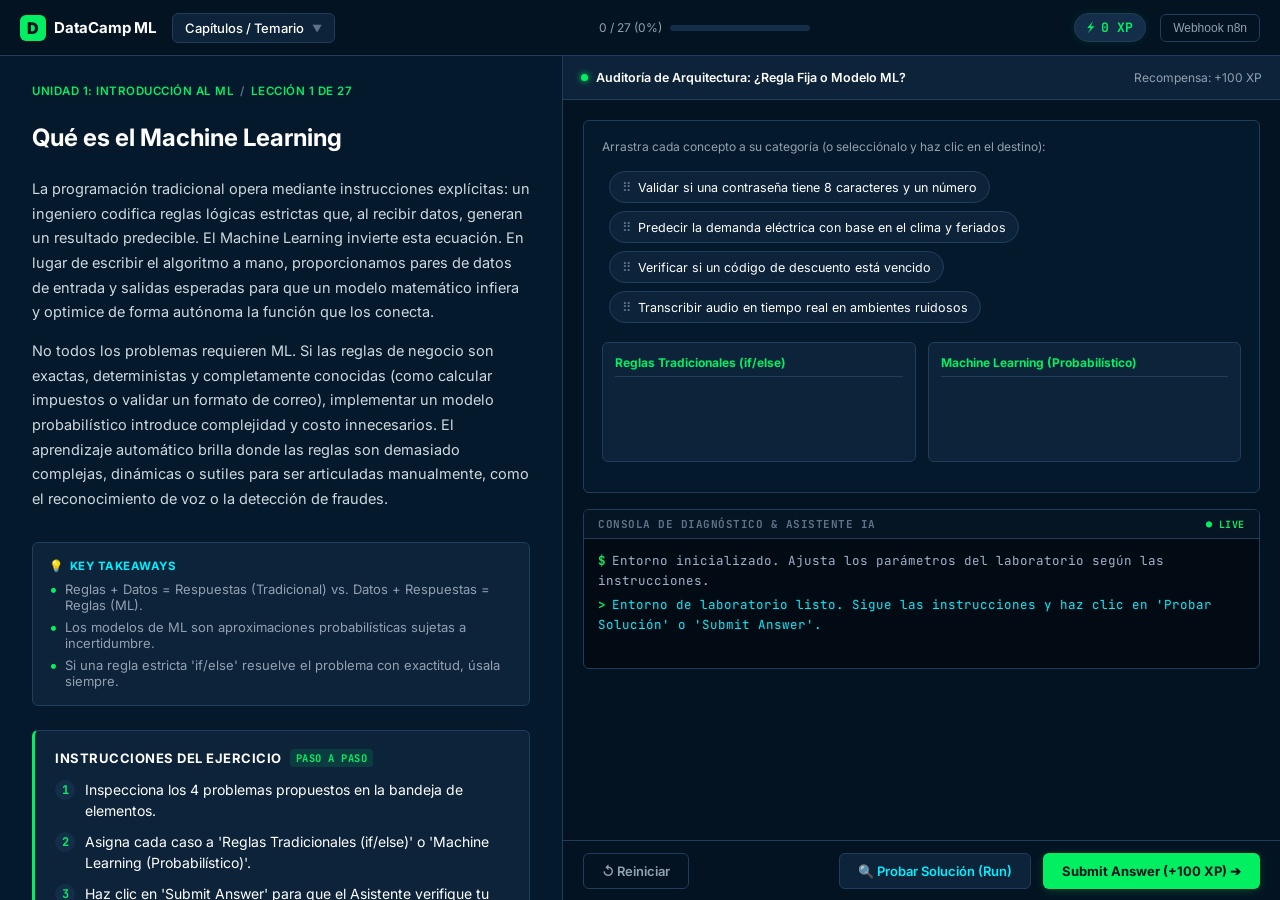
==== commit b1a8fc28: "ajuste de configuración" ====
--- a/curso-ml-for-beginners.html
+++ b/curso-ml-for-beginners.html
@@ -1,4 +1,4 @@
-<!DOCTYPE html>
+﻿<!DOCTYPE html>
 <html lang="es">
 <head>
 <meta charset="UTF-8">
@@ -407,8 +407,10 @@
   line-height: 1;
   cursor: pointer;
   transition: all 0.15s ease;
-  -webkit--webkit-user-select: none;`r`n  user-select: none;
-  -webkit-user-select: none;`r`n  user-select: none;
+  -webkit-user-select: none;
+  user-select: none;
+  -webkit-user-select: none;
+  user-select: none;
 }
 .slider-step-btn:hover {
   background: var(--dc-green-soft);
@@ -437,8 +439,10 @@
   padding: 12px 0 22px 0;
   cursor: pointer;
   touch-action: none;
-  -webkit--webkit-user-select: none;`r`n  user-select: none;
-  -webkit-user-select: none;`r`n  user-select: none;
+  -webkit-user-select: none;
+  user-select: none;
+  -webkit-user-select: none;
+  user-select: none;
 }
 .custom-slider-track {
   position: relative;
@@ -522,8 +526,10 @@
   border-radius: 4px;
   cursor: pointer;
   transition: all 0.15s ease;
-  -webkit--webkit-user-select: none;`r`n  user-select: none;
-  -webkit-user-select: none;`r`n  user-select: none;
+  -webkit-user-select: none;
+  user-select: none;
+  -webkit-user-select: none;
+  user-select: none;
 }
 .custom-slider-tick:hover {
   color: var(--dc-text);
@@ -547,7 +553,9 @@
 .interactive-chip {
   background: var(--dc-surface); border: 1px solid var(--dc-border); padding: 7px 12px;
   border-radius: 20px; cursor: pointer; font-size: 12.5px; color: var(--dc-text);
-  -webkit--webkit-user-select: none;`r`n  user-select: none; -webkit-user-select: none;`r`n  user-select: none; transition: all 0.15s;
+  -webkit-user-select: none;
+  user-select: none; -webkit-user-select: none;
+  user-select: none; transition: all 0.15s;
 }
 .interactive-chip:hover { border-color: var(--dc-green); color: var(--dc-green); }
 .interactive-chip.selected {
@@ -574,7 +582,8 @@
   font-size: 13px;
   color: var(--dc-text-muted);
   pointer-events: none;
-  -webkit-user-select: none;`r`n  user-select: none;
+  -webkit-user-select: none;
+  user-select: none;
   transition: color 0.15s;
 }
 .interactive-chip:hover .chip-grip {
@@ -725,8 +734,10 @@
   font-size: 13.5px;
   cursor: pointer;
   transition: all 0.2s cubic-bezier(0.16, 1, 0.3, 1);
-  -webkit--webkit-user-select: none;`r`n  user-select: none;
-  -webkit-user-select: none;`r`n  user-select: none;
+  -webkit-user-select: none;
+  user-select: none;
+  -webkit-user-select: none;
+  user-select: none;
   box-sizing: border-box;
   width: 100%;
 }
@@ -872,7 +883,9 @@
 }
 
 /* Sequence Sorter */
-.sort-container { display: flex; flex-direction: column; gap: 8px; margin: 10px 0; -webkit--webkit-user-select: none;`r`n  user-select: none; -webkit-user-select: none;`r`n  user-select: none; }
+.sort-container { display: flex; flex-direction: column; gap: 8px; margin: 10px 0; -webkit-user-select: none;
+  user-select: none; -webkit-user-select: none;
+  user-select: none; }
 .sort-slot {
   background: var(--dc-surface); border: 1px solid var(--dc-border); border-radius: var(--radius);
   padding: 10px 14px; display: flex; align-items: center; gap: 12px; font-size: 13px;
@@ -3191,7 +3204,8 @@
               <span class="sort-grip" title="Arrastra para reordenar">⠿</span>
               <span class="sort-num">#${idx + 1}</span>
               <span class="sort-text" style="flex:1;font-weight:500;line-height:1.4;">${it.text}</span>
-              <span class="sort-handle-hint" style="font-size:11px;color:var(--dc-text-muted);display:flex;align-items:center;gap:4px;-webkit-user-select: none;`r`n  user-select: none;">
+              <span class="sort-handle-hint" style="font-size:11px;color:var(--dc-text-muted);display:flex;align-items:center;gap:4px;-webkit-user-select: none;
+  user-select: none;">
                 <svg width="12" height="12" viewBox="0 0 24 24" fill="none" stroke="currentColor" stroke-width="2"><path d="M7 15l5 5 5-5M7 9l5-5 5 5"/></svg>
                 Arrastrar
               </span>
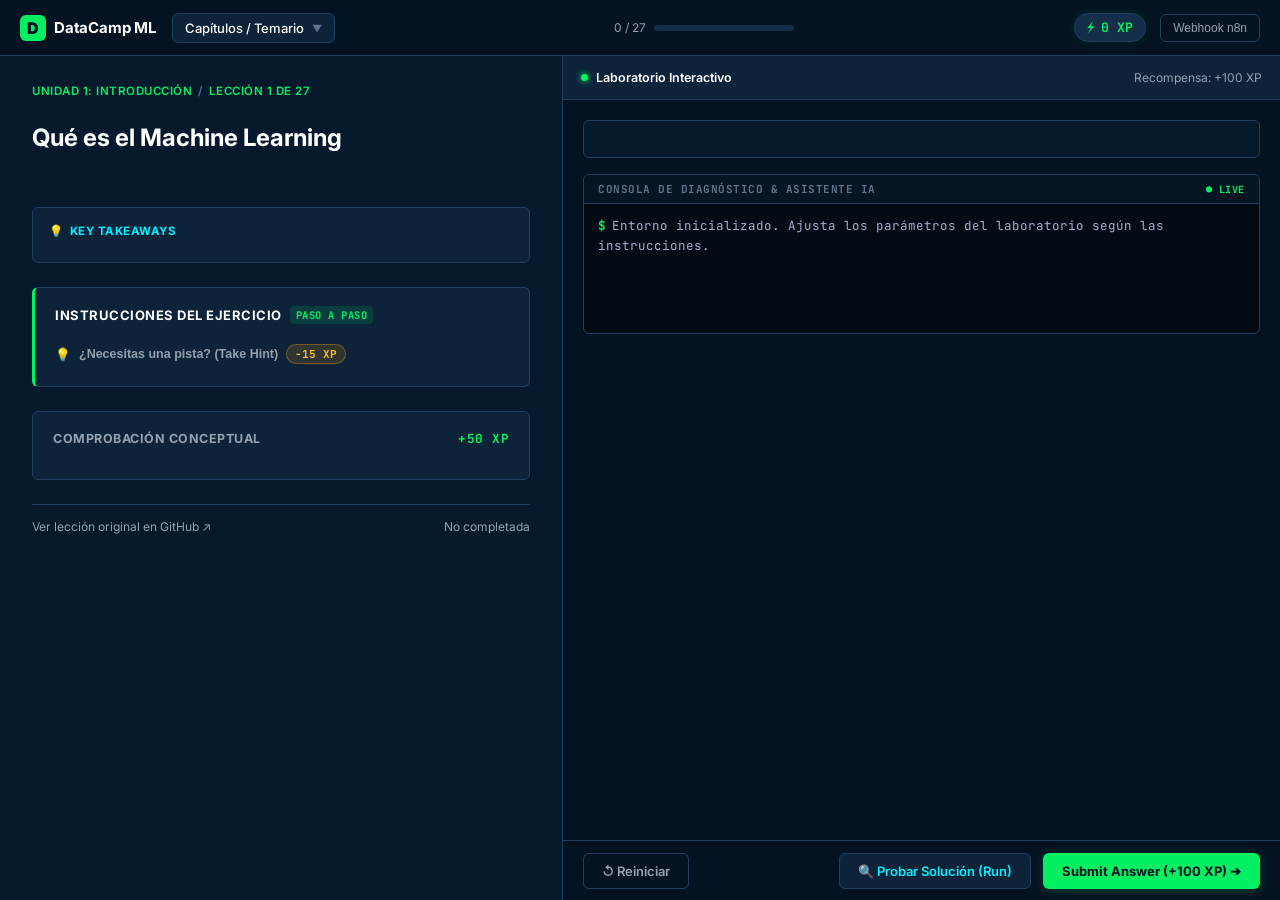
==== commit ee9da4a7: "corrige navegación y configuración del curso" ====
--- a/curso-ml-for-beginners.html
+++ b/curso-ml-for-beginners.html
@@ -553,6 +553,7 @@
 .interactive-chip {
   background: var(--dc-surface); border: 1px solid var(--dc-border); padding: 7px 12px;
   border-radius: 20px; cursor: pointer; font-size: 12.5px; color: var(--dc-text);
+  -webkit-user-select: none; user-select: none; transition: all 0.15s;
   -webkit-user-select: none;
   user-select: none; -webkit-user-select: none;
   user-select: none; transition: all 0.15s;
@@ -883,6 +884,7 @@
 }
 
 /* Sequence Sorter */
+.sort-container { display: flex; flex-direction: column; gap: 8px; margin: 10px 0; -webkit-user-select: none; user-select: none; }
 .sort-container { display: flex; flex-direction: column; gap: 8px; margin: 10px 0; -webkit-user-select: none;
   user-select: none; -webkit-user-select: none;
   user-select: none; }
@@ -1279,6 +1281,8 @@
     return { success: true, alreadyUnlocked: true, cost: 0, remainingXP: this.getXP() };
   },
   animateXP() {
+    const el = document.getElementById('nav-xp-counter');
+    if (el) el.textContent = `${(this.cache.xp || 0).toLocaleString()} XP`;
     if (typeof document !== 'undefined') {
       const el = document.getElementById('nav-xp-counter');
       if (el) el.textContent = `${(this.cache.xp || 0).toLocaleString()} XP`;
@@ -1300,6 +1304,7 @@
     }
     this.save();
   },
+  isExercisePassed(n) { return !!(this.cache.exercises && this.cache.exercises[n]); },
   getMaxUnlockedLesson() {
     if (!this.cache) this.init();
     let maxLesson = 1;
@@ -1334,6 +1339,8 @@
   setExercisePassed(n, state) {
     if (!this.cache) this.init();
     if (!this.cache.exercises) this.cache.exercises = {};
+    const firstTime = !this.cache.exercises[n];
+    this.cache.exercises[n] = state || true;
     const firstTime = !this.isExercisePassed(n);
     const savedState = (state && typeof state === 'object') ? state : {};
     this.cache.exercises[n] = {
@@ -1349,6 +1356,7 @@
     this.save();
   },
   getExerciseState(n) {
+    return this.cache.exercises ? this.cache.exercises[n] : null;
     if (!this.cache || !this.cache.exercises) return null;
     const ex = this.cache.exercises[n];
     if (!ex) return null;
@@ -3204,6 +3212,7 @@
               <span class="sort-grip" title="Arrastra para reordenar">⠿</span>
               <span class="sort-num">#${idx + 1}</span>
               <span class="sort-text" style="flex:1;font-weight:500;line-height:1.4;">${it.text}</span>
+              <span class="sort-handle-hint" style="font-size:11px;color:var(--dc-text-muted);display:flex;align-items:center;gap:4px;user-select:none;">
               <span class="sort-handle-hint" style="font-size:11px;color:var(--dc-text-muted);display:flex;align-items:center;gap:4px;-webkit-user-select: none;
   user-select: none;">
                 <svg width="12" height="12" viewBox="0 0 24 24" fill="none" stroke="currentColor" stroke-width="2"><path d="M7 15l5 5 5-5M7 9l5-5 5 5"/></svg>
@@ -4731,6 +4740,8 @@
             const isUnlocked = StorageManager.canAccessLessonNumber(l.n);
             const flatI = FLAT.findIndex(f => f.lesson.n === l.n);
             return `
+              <div class="chapter-lesson-item ${isCur ? 'active' : ''}" data-flat="${flatI}">
+                <span class="chapter-check ${isDone ? 'done' : ''}">${isDone ? '✓' : ''}</span>
               <div class="chapter-lesson-item ${isCur ? 'active' : ''}" data-flat="${flatI}" style="${isUnlocked ? '' : 'opacity:0.45;cursor:not-allowed;'}" title="${isUnlocked ? '' : 'Completa el laboratorio anterior para desbloquear esta lección'}">
                 <span class="chapter-check ${isDone ? 'done' : ''}">${isDone ? '✓' : (isUnlocked ? '' : '🔒')}</span>
                 <span>${l.n}. ${l.title}</span>
@@ -4744,6 +4755,7 @@
 
     chaptersBody.querySelectorAll('.chapter-lesson-item').forEach(el => {
       el.addEventListener('click', () => {
+        currentIdx = parseInt(el.dataset.flat);
         const targetIdx = parseInt(el.dataset.flat);
         const targetLesson = FLAT[targetIdx].lesson;
         if (!StorageManager.canAccessLessonNumber(targetLesson.n)) {
@@ -4772,6 +4784,16 @@
   // Modal n8n
   const n8nModal = document.getElementById('n8n-modal');
   const n8nInput = document.getElementById('n8n-url-input');
+  document.getElementById('n8n-btn').addEventListener('click', () => {
+    n8nInput.value = StorageManager.getN8nUrl();
+    n8nModal.classList.add('open');
+  });
+  document.getElementById('close-n8n-btn').addEventListener('click', () => n8nModal.classList.remove('open'));
+  document.getElementById('save-n8n-btn').addEventListener('click', () => {
+    StorageManager.setN8nUrl(n8nInput.value.trim());
+    n8nModal.classList.remove('open');
+    alert("Webhook n8n guardado.");
+  });
   const n8nBtn = document.getElementById('n8n-btn');
   const closeN8nBtn = document.getElementById('close-n8n-btn');
   const saveN8nBtn = document.getElementById('save-n8n-btn');
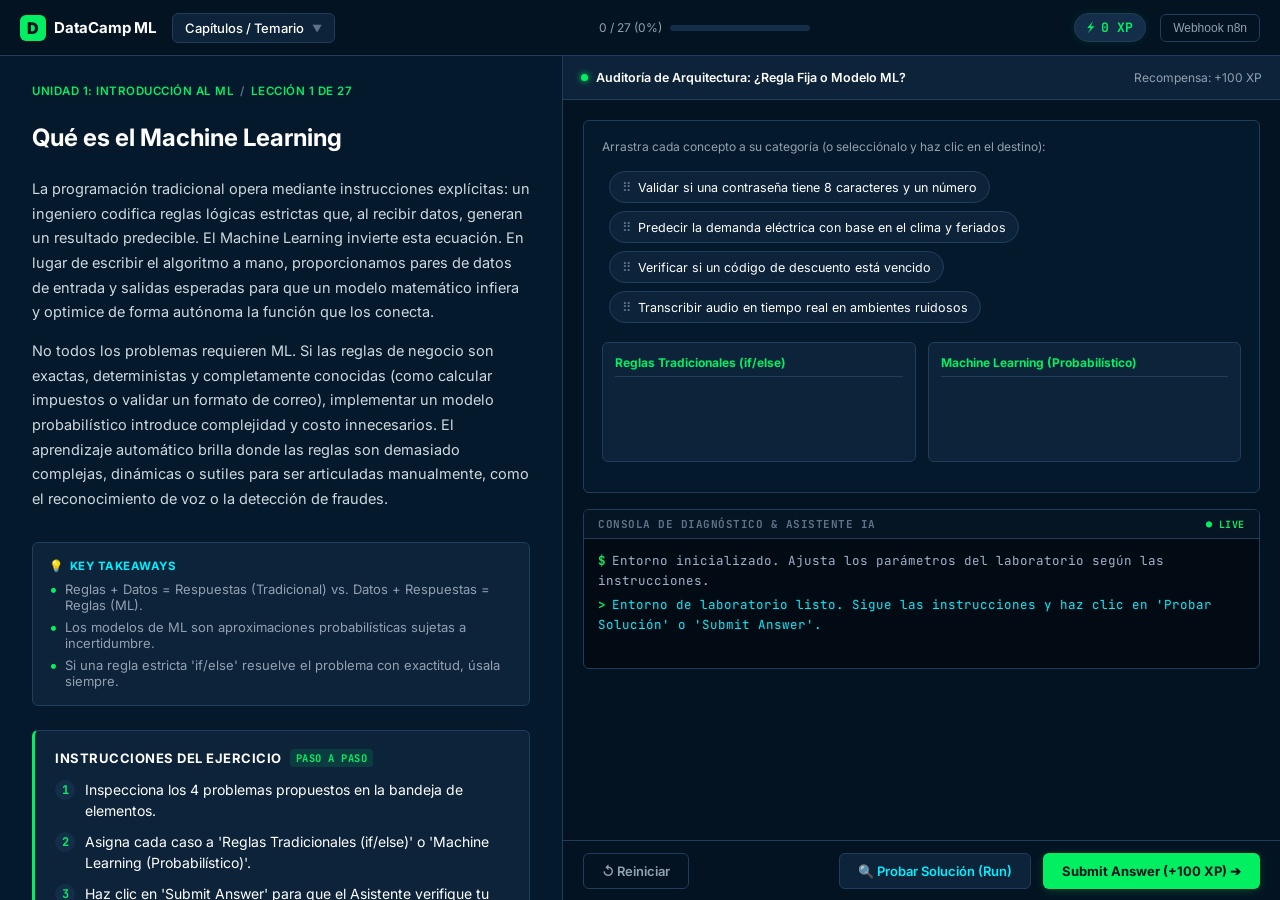
==== commit 7dcdd0c3: "Revert "corrige navegación y configuración del curso" This reverts commit ee9da4a73152383e7c3bafced7" ====
--- a/curso-ml-for-beginners.html
+++ b/curso-ml-for-beginners.html
@@ -553,7 +553,6 @@
 .interactive-chip {
   background: var(--dc-surface); border: 1px solid var(--dc-border); padding: 7px 12px;
   border-radius: 20px; cursor: pointer; font-size: 12.5px; color: var(--dc-text);
-  -webkit-user-select: none; user-select: none; transition: all 0.15s;
   -webkit-user-select: none;
   user-select: none; -webkit-user-select: none;
   user-select: none; transition: all 0.15s;
@@ -884,7 +883,6 @@
 }
 
 /* Sequence Sorter */
-.sort-container { display: flex; flex-direction: column; gap: 8px; margin: 10px 0; -webkit-user-select: none; user-select: none; }
 .sort-container { display: flex; flex-direction: column; gap: 8px; margin: 10px 0; -webkit-user-select: none;
   user-select: none; -webkit-user-select: none;
   user-select: none; }
@@ -1281,8 +1279,6 @@
     return { success: true, alreadyUnlocked: true, cost: 0, remainingXP: this.getXP() };
   },
   animateXP() {
-    const el = document.getElementById('nav-xp-counter');
-    if (el) el.textContent = `${(this.cache.xp || 0).toLocaleString()} XP`;
     if (typeof document !== 'undefined') {
       const el = document.getElementById('nav-xp-counter');
       if (el) el.textContent = `${(this.cache.xp || 0).toLocaleString()} XP`;
@@ -1304,7 +1300,6 @@
     }
     this.save();
   },
-  isExercisePassed(n) { return !!(this.cache.exercises && this.cache.exercises[n]); },
   getMaxUnlockedLesson() {
     if (!this.cache) this.init();
     let maxLesson = 1;
@@ -1339,8 +1334,6 @@
   setExercisePassed(n, state) {
     if (!this.cache) this.init();
     if (!this.cache.exercises) this.cache.exercises = {};
-    const firstTime = !this.cache.exercises[n];
-    this.cache.exercises[n] = state || true;
     const firstTime = !this.isExercisePassed(n);
     const savedState = (state && typeof state === 'object') ? state : {};
     this.cache.exercises[n] = {
@@ -1356,7 +1349,6 @@
     this.save();
   },
   getExerciseState(n) {
-    return this.cache.exercises ? this.cache.exercises[n] : null;
     if (!this.cache || !this.cache.exercises) return null;
     const ex = this.cache.exercises[n];
     if (!ex) return null;
@@ -3212,7 +3204,6 @@
               <span class="sort-grip" title="Arrastra para reordenar">⠿</span>
               <span class="sort-num">#${idx + 1}</span>
               <span class="sort-text" style="flex:1;font-weight:500;line-height:1.4;">${it.text}</span>
-              <span class="sort-handle-hint" style="font-size:11px;color:var(--dc-text-muted);display:flex;align-items:center;gap:4px;user-select:none;">
               <span class="sort-handle-hint" style="font-size:11px;color:var(--dc-text-muted);display:flex;align-items:center;gap:4px;-webkit-user-select: none;
   user-select: none;">
                 <svg width="12" height="12" viewBox="0 0 24 24" fill="none" stroke="currentColor" stroke-width="2"><path d="M7 15l5 5 5-5M7 9l5-5 5 5"/></svg>
@@ -4740,8 +4731,6 @@
             const isUnlocked = StorageManager.canAccessLessonNumber(l.n);
             const flatI = FLAT.findIndex(f => f.lesson.n === l.n);
             return `
-              <div class="chapter-lesson-item ${isCur ? 'active' : ''}" data-flat="${flatI}">
-                <span class="chapter-check ${isDone ? 'done' : ''}">${isDone ? '✓' : ''}</span>
               <div class="chapter-lesson-item ${isCur ? 'active' : ''}" data-flat="${flatI}" style="${isUnlocked ? '' : 'opacity:0.45;cursor:not-allowed;'}" title="${isUnlocked ? '' : 'Completa el laboratorio anterior para desbloquear esta lección'}">
                 <span class="chapter-check ${isDone ? 'done' : ''}">${isDone ? '✓' : (isUnlocked ? '' : '🔒')}</span>
                 <span>${l.n}. ${l.title}</span>
@@ -4755,7 +4744,6 @@
 
     chaptersBody.querySelectorAll('.chapter-lesson-item').forEach(el => {
       el.addEventListener('click', () => {
-        currentIdx = parseInt(el.dataset.flat);
         const targetIdx = parseInt(el.dataset.flat);
         const targetLesson = FLAT[targetIdx].lesson;
         if (!StorageManager.canAccessLessonNumber(targetLesson.n)) {
@@ -4784,16 +4772,6 @@
   // Modal n8n
   const n8nModal = document.getElementById('n8n-modal');
   const n8nInput = document.getElementById('n8n-url-input');
-  document.getElementById('n8n-btn').addEventListener('click', () => {
-    n8nInput.value = StorageManager.getN8nUrl();
-    n8nModal.classList.add('open');
-  });
-  document.getElementById('close-n8n-btn').addEventListener('click', () => n8nModal.classList.remove('open'));
-  document.getElementById('save-n8n-btn').addEventListener('click', () => {
-    StorageManager.setN8nUrl(n8nInput.value.trim());
-    n8nModal.classList.remove('open');
-    alert("Webhook n8n guardado.");
-  });
   const n8nBtn = document.getElementById('n8n-btn');
   const closeN8nBtn = document.getElementById('close-n8n-btn');
   const saveN8nBtn = document.getElementById('save-n8n-btn');
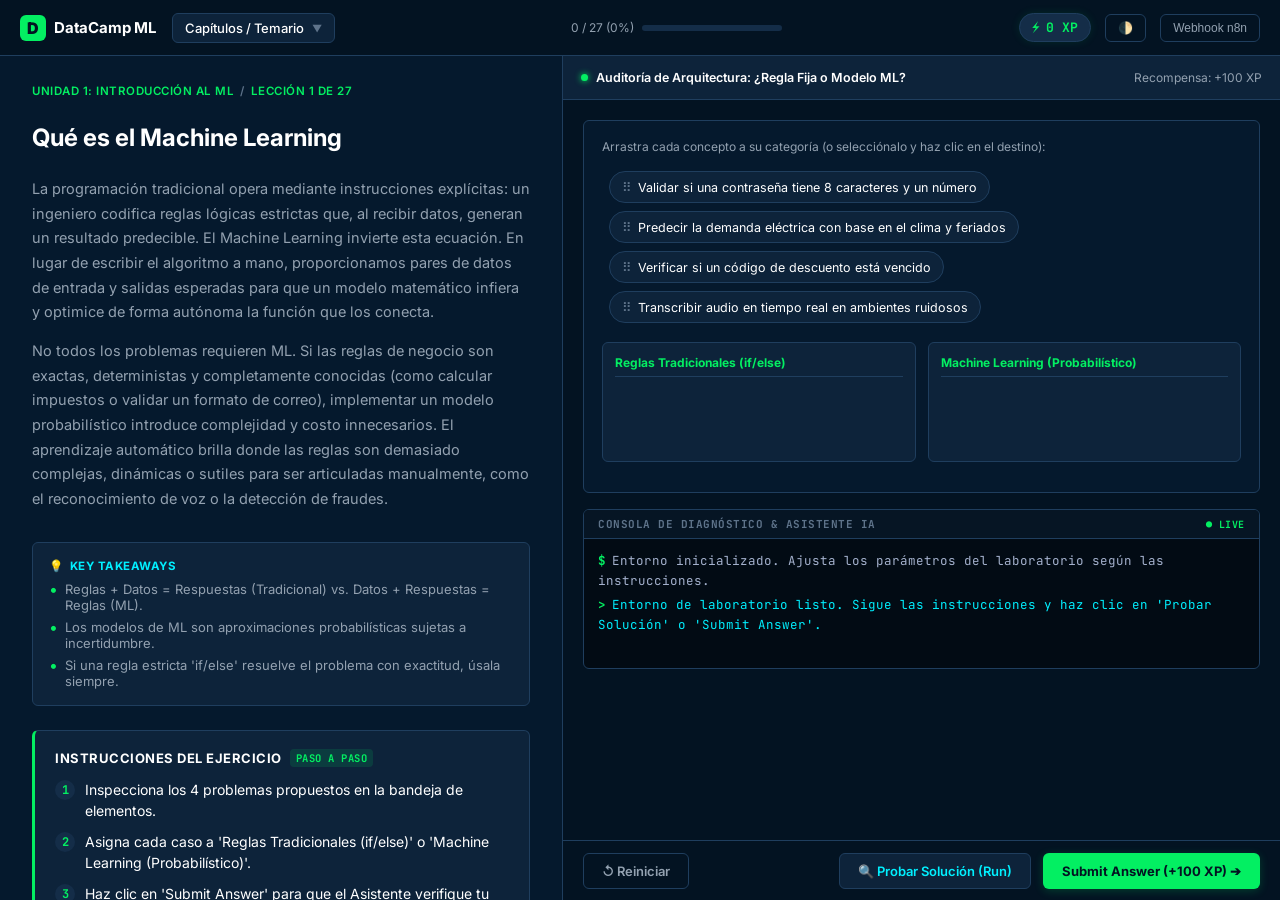
==== commit f54c2dfc: "Mejoras de navegacion movil, desbloqueo secuencial y optimizacion visual" ====
--- a/curso-ml-for-beginners.html
+++ b/curso-ml-for-beginners.html
@@ -1,9 +1,17 @@
-﻿<!DOCTYPE html>
+<!DOCTYPE html>
 <html lang="es">
 <head>
 <meta charset="UTF-8">
 <meta name="viewport" content="width=device-width, initial-scale=1.0">
 <title>ML for Beginners — DataCamp Interactive Experience</title>
+<script>
+  (function() {
+    try {
+      var t = localStorage.getItem('ml_theme') || 'dark';
+      document.documentElement.setAttribute('data-theme', t);
+    } catch(e) {}
+  })();
+</script>
 <style>
 @import url('https://fonts.googleapis.com/css2?family=Inter:wght@300;400;500;600;700&family=JetBrains+Mono:wght@400;500;700&display=swap');
 
@@ -33,6 +41,29 @@
   --radius: 6px;
 }
 
+[data-theme="light"] {
+  --dc-navy: #f8fafc;
+  --dc-navy-dark: #ffffff;
+  --dc-surface: #ffffff;
+  --dc-surface-2: #f1f5f9;
+  --dc-surface-hover: #e2e8f0;
+  --dc-border: #cbd5e1;
+  --dc-border-light: rgba(0, 0, 0, 0.08);
+  --dc-green: #059669;
+  --dc-green-hover: #047857;
+  --dc-green-soft: rgba(5, 150, 105, 0.12);
+  --dc-green-text: #059669;
+  --dc-cyan: #0891b2;
+  --dc-cyan-soft: rgba(8, 145, 178, 0.12);
+  --dc-yellow: #d97706;
+  --dc-yellow-soft: rgba(217, 119, 6, 0.12);
+  --dc-red: #dc2626;
+  --dc-red-soft: rgba(220, 38, 38, 0.12);
+  --dc-text: #0f172a;
+  --dc-text-dim: #475569;
+  --dc-text-muted: #64748b;
+}
+
 * { box-sizing: border-box; margin: 0; padding: 0; }
 html, body {
   height: 100%; width: 100%; background: var(--dc-navy); color: var(--dc-text);
@@ -125,7 +156,7 @@
 
 /* Theory & Explanation Card */
 .theory-block {
-  font-size: 14.5px; line-height: 1.7; color: #cfd8dc; display: flex; flex-direction: column; gap: 14px;
+  font-size: 14.5px; line-height: 1.7; color: var(--dc-text-dim); display: flex; flex-direction: column; gap: 14px;
 }
 .theory-block strong { color: var(--dc-text); font-weight: 600; }
 .key-takeaways-card {
@@ -1042,6 +1073,57 @@
   .left-pane.mobile-active, .right-pane.mobile-active { display: flex; }
   .progress-bar-bg { width: 80px; }
 }
+@media (max-width: 768px) {
+  .nav-center { display: none; }
+  .nav-left { gap: 8px; }
+  .nav-right { gap: 6px; }
+  #n8n-btn { display: none; }
+}
+@media (max-width: 600px) {
+  .navbar { padding: 0 10px; height: 56px; }
+  .dc-logo span { display: none; }
+  .nav-course-selector { padding: 5px 10px; font-size: 12px; white-space: nowrap; }
+  .xp-badge { font-size: 11px; padding: 4px 7px; white-space: nowrap; }
+  .nav-action-btn { width: 36px; height: 36px; min-width: 36px; padding: 0; display: flex; align-items: center; justify-content: center; }
+  .mobile-tab-btn { font-size: 12px; padding: 10px 6px; }
+  .workspace-footer { flex-direction: column; gap: 8px; height: auto; padding: 12px; }
+  .workspace-footer-right { width: 100%; flex-direction: column; }
+  .workspace-footer-right .dc-btn { width: 100%; justify-content: center; height: 44px; }
+  .workspace-footer-left { width: 100%; }
+  .workspace-footer-left .dc-btn { width: 100%; justify-content: center; height: 38px; }
+}
+@media (max-width: 380px) {
+  .navbar { padding: 0 6px; }
+  .nav-course-selector span:first-child { max-width: 90px; overflow: hidden; text-overflow: ellipsis; white-space: nowrap; }
+}
+/* Light Mode Theme Overrides */
+[data-theme="light"] .theory-block { color: var(--dc-text-dim); }
+[data-theme="light"] .theory-block strong { color: var(--dc-text); }
+[data-theme="light"] .quiz-option { background: var(--dc-surface); border-color: var(--dc-border); color: var(--dc-text); }
+[data-theme="light"] .quiz-option:hover { background: var(--dc-surface-hover); border-color: var(--dc-border); }
+[data-theme="light"] .quiz-option.correct { background: rgba(5, 150, 105, 0.12); border-color: #059669; color: #065f46; }
+[data-theme="light"] .quiz-option.wrong { background: rgba(220, 38, 38, 0.12); border-color: #dc2626; color: #991b1b; }
+[data-theme="light"] .lab-feedback-card.correct { background: rgba(5, 150, 105, 0.12); border-color: #059669; color: #065f46; }
+[data-theme="light"] .lab-feedback-card.wrong { background: rgba(220, 38, 38, 0.12); border-color: #dc2626; color: #991b1b; }
+[data-theme="light"] .interactive-chip { background: var(--dc-surface); border-color: var(--dc-border); color: var(--dc-text); }
+[data-theme="light"] .interactive-chip:hover { background: var(--dc-surface-hover); }
+[data-theme="light"] .category-col { background: var(--dc-surface-2); border-color: var(--dc-border); }
+[data-theme="light"] .category-col-title { color: var(--dc-text); }
+[data-theme="light"] .sort-slot { background: var(--dc-surface); border-color: var(--dc-border); color: var(--dc-text); }
+[data-theme="light"] .sort-slot:hover { background: var(--dc-surface-hover); }
+[data-theme="light"] .drawer-card, [data-theme="light"] .chapter-modal-content, [data-theme="light"] .n8n-modal-content { background: var(--dc-surface); border-color: var(--dc-border); color: var(--dc-text); }
+[data-theme="light"] .chapter-lesson-item { background: var(--dc-surface); color: var(--dc-text); border-color: var(--dc-border); }
+[data-theme="light"] .chapter-lesson-item:hover { background: var(--dc-surface-hover); }
+[data-theme="light"] .chapter-unit-head { color: var(--dc-text); }
+[data-theme="light"] .n8n-input, [data-theme="light"] .storage-json-area { background: var(--dc-surface-2); color: var(--dc-text); border-color: var(--dc-border); }
+[data-theme="light"] .instructions-card { background: var(--dc-surface); border-color: var(--dc-border); }
+[data-theme="light"] .instruction-item { color: var(--dc-text); }
+[data-theme="light"] .terminal-card { background: #0b1523; border-color: var(--dc-border); }
+[data-theme="light"] .terminal-header { background: #101e30; border-color: var(--dc-border); color: #94a3b8; }
+[data-theme="light"] .terminal-body { color: #cbd5e1; }
+[data-theme="light"] .dc-btn-secondary { background: var(--dc-surface-2); border-color: var(--dc-border); color: var(--dc-cyan); }
+[data-theme="light"] .toast-title { color: var(--dc-text); }
+[data-theme="light"] .success-modal { background: var(--dc-surface); border-color: var(--dc-green); }
 </style>
 </head>
 <body>
@@ -1073,6 +1155,7 @@
       <span>⚡</span>
       <span id="nav-xp-counter">0 XP</span>
     </div>
+    <button class="nav-action-btn" id="theme-toggle-btn" title="Cambiar tema (Claro / Oscuro)">🌓</button>
     <button class="nav-action-btn" id="n8n-btn" title="Configurar webhook n8n">Webhook n8n</button>
   </div>
 </header>
@@ -1241,12 +1324,46 @@
       console.warn("Storage no disponible, usando memoria.", e);
     }
     if (!this.cache) {
-      this.cache = { xp: 0, done: {}, quizzes: {}, exercises: {}, unlockedHints: {}, n8nWebhook: '' };
+      this.cache = { xp: 0, done: {}, quizzes: {}, exercises: {}, unlockedHints: {}, n8nWebhook: '', theme: 'dark' };
     }
     if (!this.cache.unlockedHints) this.cache.unlockedHints = {};
+    if (!this.cache.theme) {
+      try {
+        const savedTheme = (typeof localStorage !== 'undefined') ? localStorage.getItem('ml_theme') : null;
+        this.cache.theme = savedTheme || 'dark';
+      } catch(e) {
+        this.cache.theme = 'dark';
+      }
+    }
+    this.applyTheme();
   },
   save() {
     try { localStorage.setItem(this.KEY, JSON.stringify(this.cache)); } catch(e){}
+  },
+  getTheme() {
+    if (!this.cache) this.init();
+    return this.cache.theme || 'dark';
+  },
+  setTheme(t) {
+    if (!this.cache) this.init();
+    this.cache.theme = t;
+    this.save();
+    this.applyTheme();
+    try {
+      if (typeof localStorage !== 'undefined') localStorage.setItem('ml_theme', t);
+    } catch(e) {}
+  },
+  toggleTheme() {
+    const current = this.getTheme();
+    const next = current === 'light' ? 'dark' : 'light';
+    this.setTheme(next);
+    return next;
+  },
+  applyTheme() {
+    const theme = (this.cache && this.cache.theme) ? this.cache.theme : 'dark';
+    if (typeof document !== 'undefined') {
+      document.documentElement.setAttribute('data-theme', theme);
+    }
   },
   getXP() { return this.cache ? (this.cache.xp || 0) : 0; },
   addXP(amount) {
@@ -1284,15 +1401,26 @@
       if (el) el.textContent = `${(this.cache.xp || 0).toLocaleString()} XP`;
     }
   },
-  isDone(n) { return !!(this.cache.done && this.cache.done[n]); },
+  isDone(n) {
+    if (!this.cache) this.init();
+    return !!(this.cache && this.cache.done && (this.cache.done[n] || this.cache.done[String(n)]));
+  },
   setDone(n, val) {
+    if (!this.cache) this.init();
     if (!this.cache.done) this.cache.done = {};
     if (val) this.cache.done[n] = { timestamp: Date.now() };
-    else delete this.cache.done[n];
+    else {
+      delete this.cache.done[n];
+      delete this.cache.done[String(n)];
+    }
     this.save();
   },
-  isQuizPassed(n) { return !!(this.cache.quizzes && this.cache.quizzes[n]); },
+  isQuizPassed(n) {
+    if (!this.cache) this.init();
+    return !!(this.cache && this.cache.quizzes && (this.cache.quizzes[n] || this.cache.quizzes[String(n)]));
+  },
   setQuizPassed(n) {
+    if (!this.cache) this.init();
     if (!this.cache.quizzes) this.cache.quizzes = {};
     if (!this.cache.quizzes[n]) {
       this.cache.quizzes[n] = true;
@@ -1304,8 +1432,10 @@
     if (!this.cache) this.init();
     let maxLesson = 1;
     for (let i = 1; i <= 27; i++) {
-      if (this.isExercisePassed(i) || (this.cache.done && this.cache.done[i])) {
+      if (this.isExercisePassed(i) || (this.cache.done && (this.cache.done[i] || this.cache.done[String(i)]))) {
         maxLesson = Math.max(maxLesson, i + 1);
+      } else {
+        break;
       }
     }
     return Math.min(27, maxLesson);
@@ -1320,9 +1450,16 @@
   canAccessPractice(n) {
     return this.canAccessLessonNumber(n);
   },
+  getExerciseState(n) {
+    if (!this.cache || !this.cache.exercises) return null;
+    const ex = this.cache.exercises[n] ?? this.cache.exercises[String(n)];
+    if (!ex) return null;
+    if (typeof ex === 'object' && ex.state !== undefined) return ex.state;
+    return ex;
+  },
   isExercisePassed(n) {
     if (!this.cache || !this.cache.exercises) return false;
-    const ex = this.cache.exercises[n];
+    const ex = this.cache.exercises[n] ?? this.cache.exercises[String(n)];
     if (!ex) return false;
     if (ex === true) return true;
     if (typeof ex === 'object') {
@@ -4516,6 +4653,8 @@
     }
   } else if (ex.type === 'sequence_sort' && ex.correctOrder) {
     const currentOrder = currentExerciseState.order || [];
+    let wrongCount = 0;
+    const wrongItems = [];
     currentOrder.forEach((id, idx) => {
       const slot = arena.querySelector(`.sort-slot[data-id="${id}"]`);
       if (!slot) return;
@@ -4524,12 +4663,52 @@
       if (oldBadge) oldBadge.remove();
 
       const isCorrect = (ex.correctOrder[idx] === id);
+      if (!isCorrect) {
+        wrongCount++;
+        const itemObj = (ex.items && Array.isArray(ex.items)) ? ex.items.find(x => x.id === id) : null;
+        wrongItems.push({
+          pos: idx + 1,
+          text: itemObj ? itemObj.text : id
+        });
+      }
       const b = document.createElement('span');
       b.className = `chip-status-badge ${isCorrect ? 'correct' : 'wrong'}`;
       b.textContent = isCorrect ? '✓' : '✗';
       slot.appendChild(b);
       slot.classList.add(isCorrect ? 'correct' : 'wrong');
     });
+
+    let fb = arena.querySelector('#lab-eval-feedback');
+    if (!fb) {
+      fb = document.createElement('div');
+      fb.id = 'lab-eval-feedback';
+      arena.appendChild(fb);
+    }
+
+    if (res.pass) {
+      fb.className = 'lab-feedback-card correct';
+      fb.innerHTML = `
+        <div style="display:flex;align-items:center;gap:8px;font-weight:700;">
+          <span style="font-size:16px;">✓</span>
+          <span>¡Secuencia ordenada correctamente! Pasos en orden perfecto.</span>
+        </div>
+      `;
+    } else {
+      fb.className = 'lab-feedback-card wrong';
+      const failTitle = `${wrongCount} paso(s) en posición incorrecta:`;
+      const failHint = 'Reordena los pasos marcados con ✗ hasta que todas las tarjetas se iluminen en verde.';
+      const wrongList = wrongItems.map(w => `• Posición #${w.pos}: "${w.text}"`).join('<br>');
+      fb.innerHTML = `
+        <div style="display:flex;align-items:flex-start;gap:8px;">
+          <span style="font-size:16px;line-height:1;margin-top:2px;">✗</span>
+          <div>
+            <div style="font-weight:700;">${failTitle}</div>
+            <div style="font-size:12px;margin:6px 0;line-height:1.5;">${wrongList}</div>
+            <div style="font-size:11.5px;opacity:0.85;">${failHint}</div>
+          </div>
+        </div>
+      `;
+    }
   } else if (ex.type === 'interactive_filter') {
     const selected = currentExerciseState.selected || [];
     let errorDetails = [];
@@ -4584,6 +4763,45 @@
         </div>
       `;
     }
+  } else if (ex.type === 'sigmoid_threshold') {
+    let fb = arena.querySelector('#lab-eval-feedback');
+    if (!fb) {
+      fb = document.createElement('div');
+      fb.id = 'lab-eval-feedback';
+      arena.appendChild(fb);
+    }
+    const w = currentExerciseState.weight !== undefined ? currentExerciseState.weight : 0.8;
+    const b = currentExerciseState.bias !== undefined ? currentExerciseState.bias : -1.0;
+    const isCalibrated = (w >= 1.15 && b <= -1.95 && b >= -5.05);
+
+    if (res.pass || isCalibrated) {
+      fb.className = 'lab-feedback-card correct';
+      fb.innerHTML = `
+        <div style="display:flex;align-items:center;gap:8px;font-weight:700;">
+          <span style="font-size:16px;">✓</span>
+          <span>¡Frontera logística calibrada! w=${w.toFixed(1)}, b=${b.toFixed(1)}. La sigmoide discrimina ambas clases con alta certeza.</span>
+        </div>
+      `;
+    } else {
+      fb.className = 'lab-feedback-card wrong';
+      const failTitle = w <= 0
+        ? "Pendiente nula o invertida: ajusta el Peso (w) mayor a 1.2."
+        : "Sesgo descalibrado: ajusta 'w' mayor a 1.2 y 'b' entre -2.0 y -5.0 para centrar la sigmoide.";
+      const failHint = "Ajusta Peso (w) > 1.2 y Sesgo (b) entre -2.0 y -5.0 usando el control o los botones [ − ] y [ + ].";
+      fb.innerHTML = `
+        <div style="display:flex;align-items:flex-start;gap:8px;">
+          <span style="font-size:16px;line-height:1;margin-top:2px;">✗</span>
+          <div>
+            <div style="font-weight:700;">${failTitle}</div>
+            <div style="font-size:12px;margin:6px 0;line-height:1.5;">
+              • Peso (w): <strong>${w.toFixed(1)}</strong> ${w >= 1.15 ? '✓' : '✗ (Requiere w > 1.2)'}<br>
+              • Sesgo (b): <strong>${b.toFixed(1)}</strong> ${b <= -1.95 && b >= -5.05 ? '✓' : '✗ (Requiere b entre -2.0 y -5.0)'}
+            </div>
+            <div style="font-size:11.5px;opacity:0.85;">${failHint}</div>
+          </div>
+        </div>
+      `;
+    }
   }
 }
 
@@ -4591,6 +4809,14 @@
 // ACCIONES DEL WORKBENCH (RUN, SUBMIT, RESET)
 // ===============================================================
 function setupWorkbenchActions() {
+  // Theme toggle
+  const themeBtn = document.getElementById('theme-toggle-btn');
+  if (themeBtn) {
+    themeBtn.addEventListener('click', () => {
+      StorageManager.toggleTheme();
+    });
+  }
+
   // Toggle Hint (Desbloqueo directo con deducción de XP, sin modal emergente)
   const hintToggleBtn = document.getElementById('hint-toggle-btn');
   if (hintToggleBtn) {
